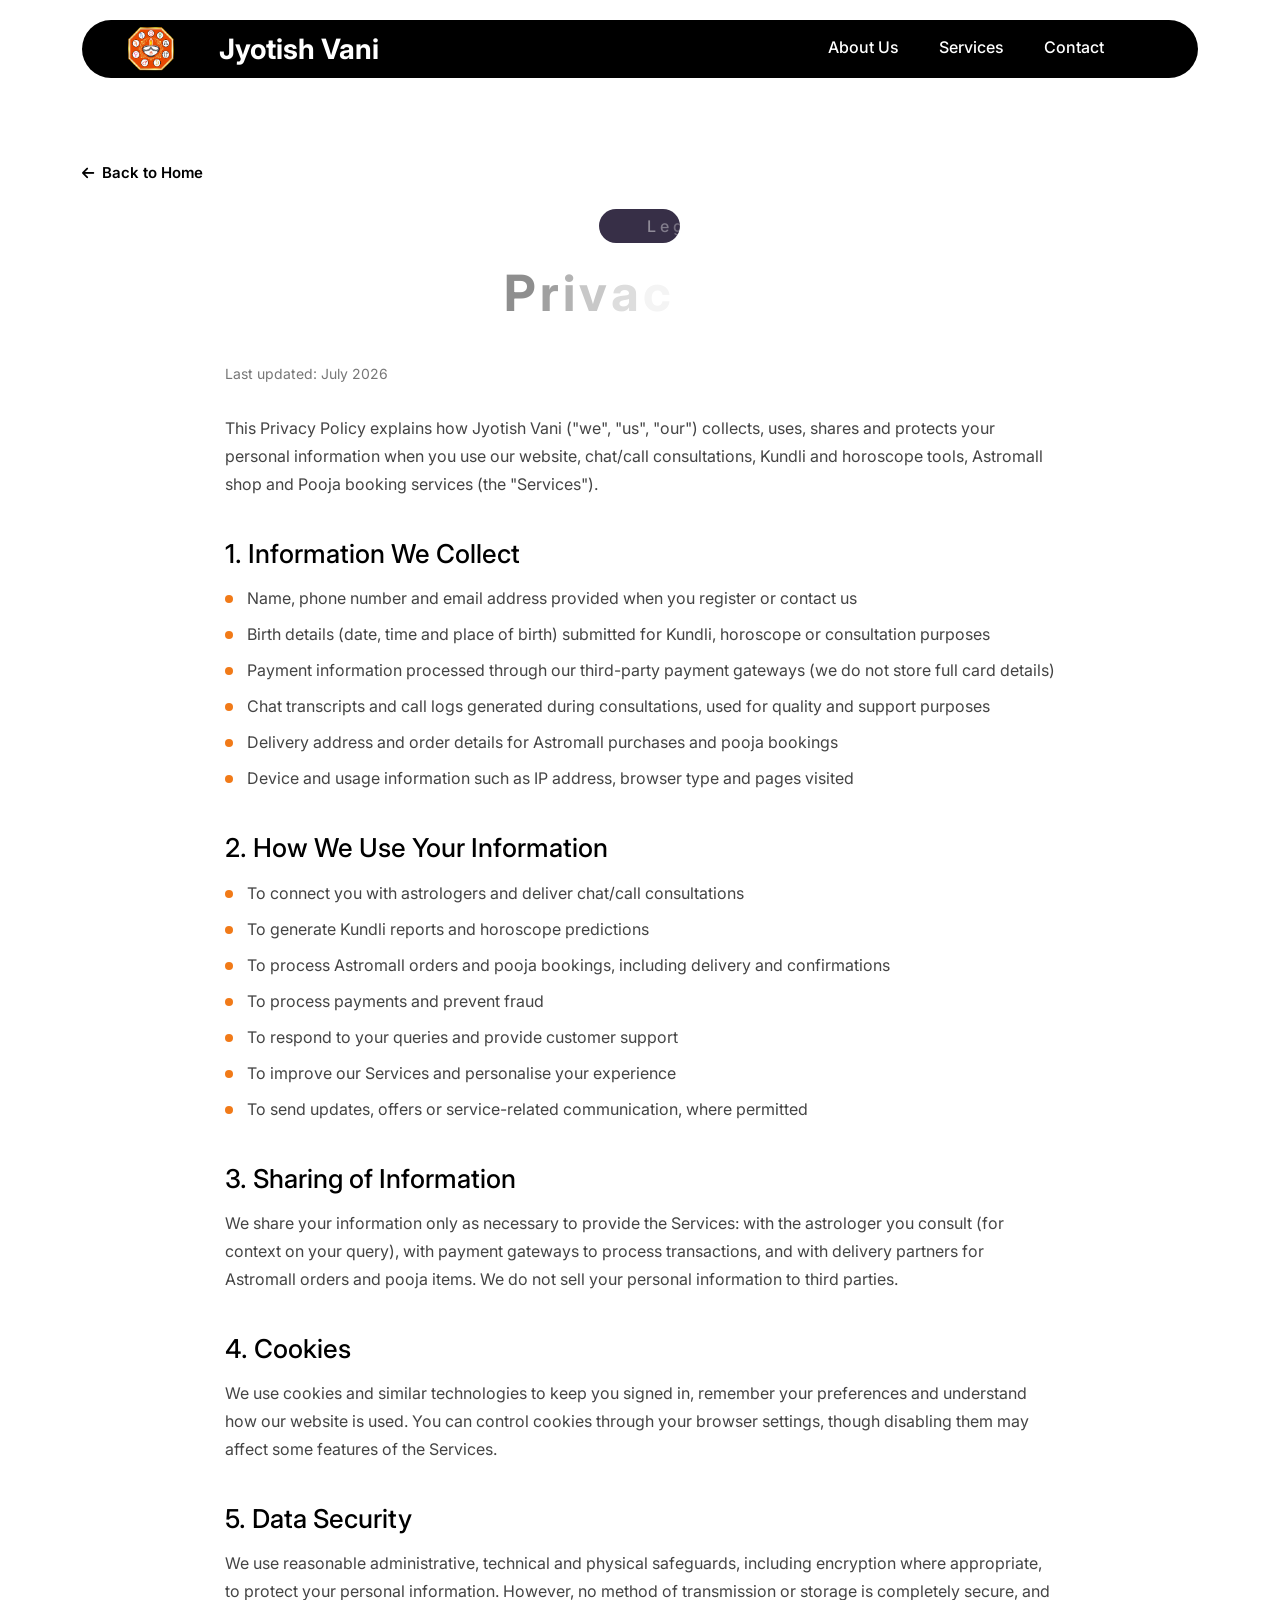
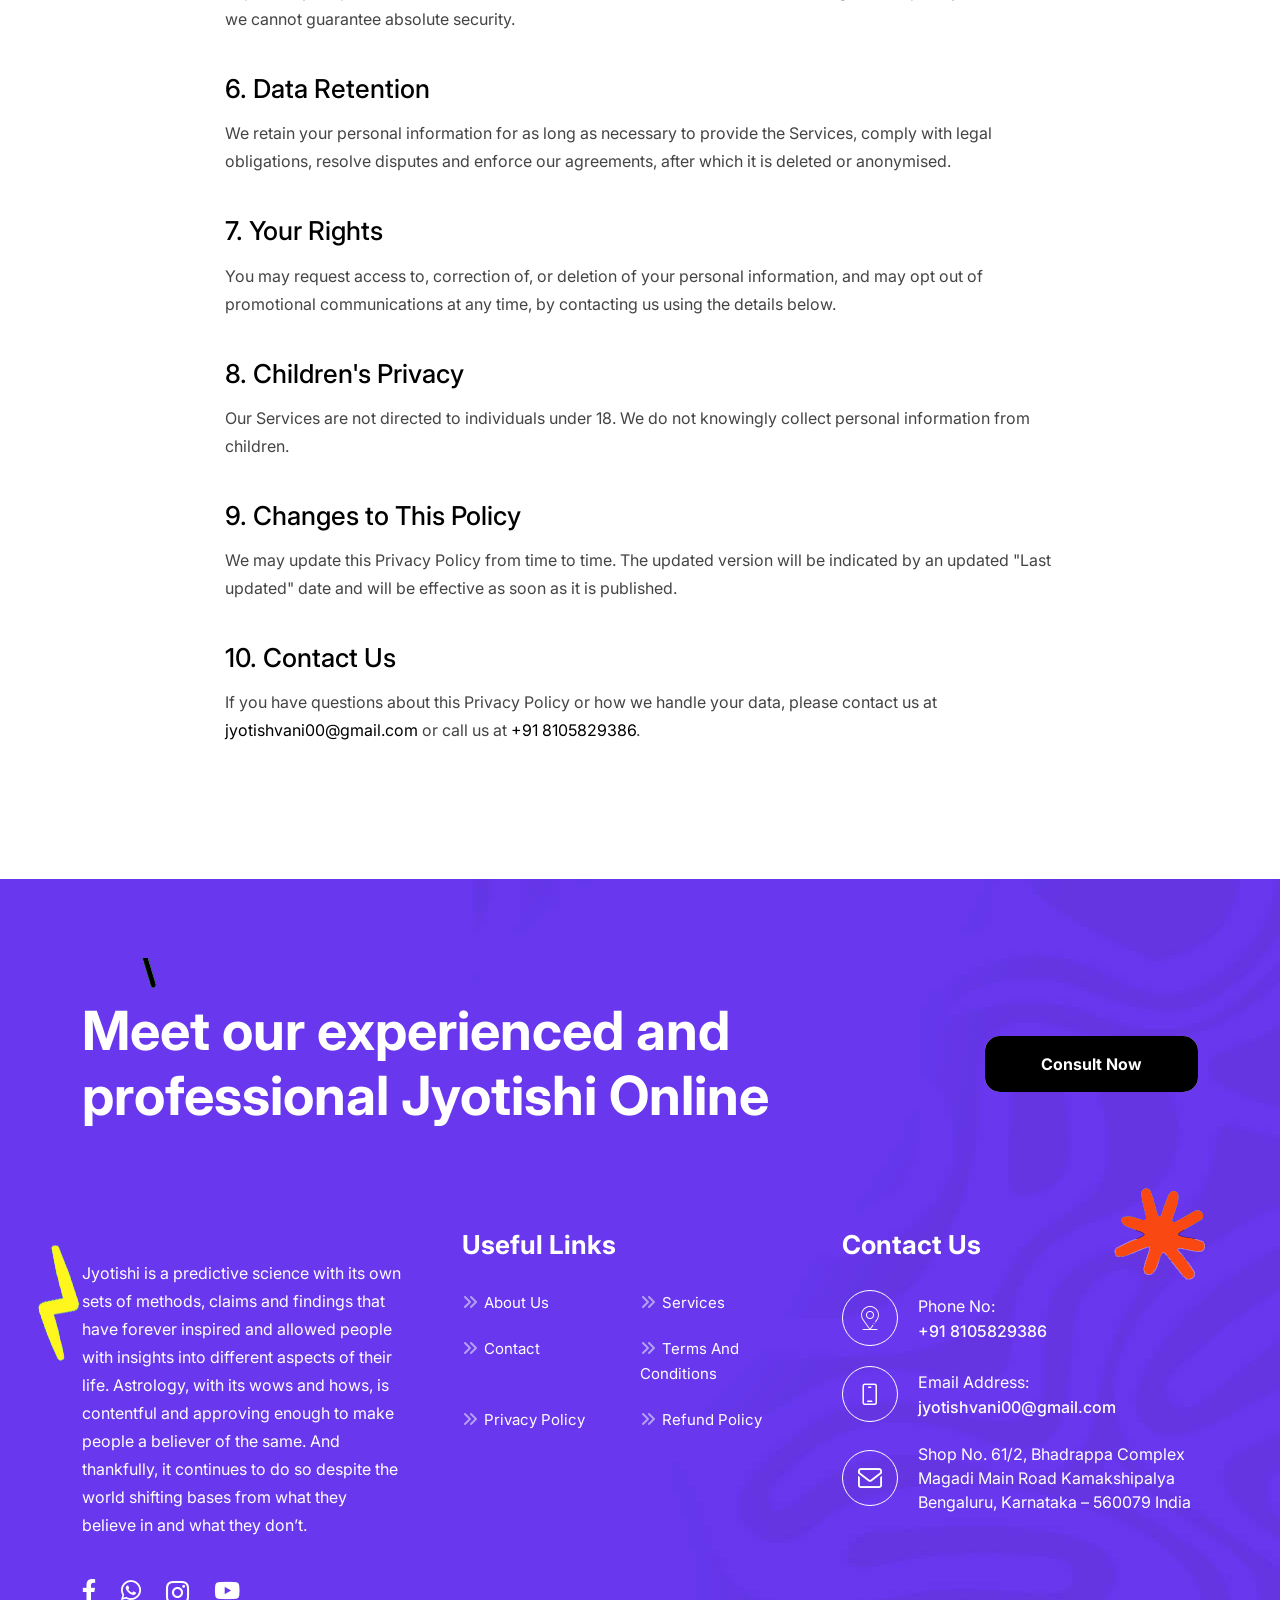
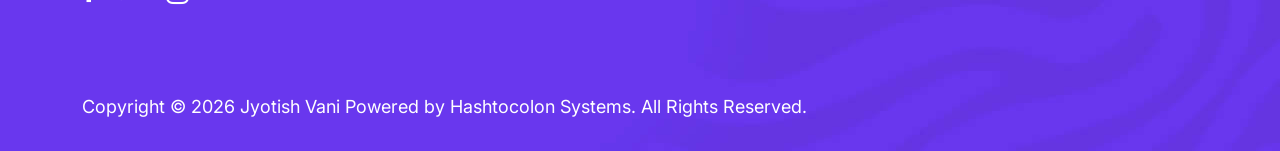
==== privacy-policy.html @ c6c273df "changes in section" ====
<!DOCTYPE html>
<html lang="zxx">

<head>
    <meta charset="utf-8" />
    <meta name="viewport" content="width=device-width, initial-scale=1.0" />
    <title>Privacy Policy | Jyotish Vani</title>
    <link rel="icon" type="image/png" href="assets/img/logo-mark.png">
    <!-- CSS only -->
    <link rel="stylesheet" type="text/css" href="assets/css/bootstrap.min.css" />
    <link rel="stylesheet" href="assets/css/owl.carousel.min.css" />
    <link rel="stylesheet" href="assets/css/owl.theme.default.min.css" />
    <!-- fancybox -->
    <link rel="stylesheet" href="assets/css/jquery.fancybox.min.css" />
    <!-- Font Awesome 6 -->
    <link rel="stylesheet" href="assets/css/fontawesome.min.css" />
    <link rel="stylesheet" href="assets/font/flaticon_mycollection.css" />
    <!-- style -->
    <link rel="stylesheet" href="assets/css/style.css" />
    <!-- responsive -->
    <link rel="stylesheet" href="assets/css/responsive.css" />
</head>

<body>
    <!-- preloader -->
    <div class="preloader">
        <div class="loading-text">
            <span>J</span>
            <span>Y</span>
            <span>O</span>
            <span>T</span>
            <span>I</span>
            <span>S</span>
            <span>H</span>
            <span>&nbsp;</span>
            <span>V</span>
            <span>A</span>
            <span>N</span>
            <span>I</span>
        </div>
    </div>
    <!-- preloader end -->
    <!-- header -->
    <header id="stickyHeader">
        <div class="container">
            <div class="top-bar">
                <div class="logo">
                    <a href="index.html">
              <img alt="logo" src="assets/img/logo-mark.jpeg" />
              <b>
                Jyotish Vani
              </b>
            </a>
                </div>
                <nav class="navbar">
                    <ul class="navbar-links">
                        <li class="navbar-dropdown"><a href="index.html#"> About Us</a></li>
                        <li class="navbar-dropdown"><a href="index.html#"> Services</a></li>
                        <li class="navbar-dropdown"><a href="index.html#"> Contact </a></li>
                    </ul>
                </nav>
                
            </div>
        </div>
    </header>
    <!-- header end -->
    <section class="breadcrumbs"></section>
    <section class="gap no-top">
        <div class="container">
            <a href="index.html" class="back-link"><i class="fa-solid fa-arrow-left"></i> Back to Home</a>
            <div class="heading sec-title-animation animation-style2">
                <span class="title-animation">Legal</span>
                <h2 class="title-animation">Privacy Policy</h2>
            </div>
            <div class="row justify-content-center">
                <div class="col-lg-9">
                    <div class="policy-content">
                        <span class="updated-on">Last updated: July 2026</span>

                        <p>
                            This Privacy Policy explains how Jyotish Vani
                            ("we", "us", "our") collects, uses, shares and
                            protects your personal information when you use our
                            website, chat/call consultations, Kundli and
                            horoscope tools, Astromall shop and Pooja booking
                            services (the "Services").
                        </p>

                        <h3>1. Information We Collect</h3>
                        <ul>
                            <li>Name, phone number and email address provided when you register or contact us</li>
                            <li>Birth details (date, time and place of birth) submitted for Kundli, horoscope or consultation purposes</li>
                            <li>Payment information processed through our third-party payment gateways (we do not store full card details)</li>
                            <li>Chat transcripts and call logs generated during consultations, used for quality and support purposes</li>
                            <li>Delivery address and order details for Astromall purchases and pooja bookings</li>
                            <li>Device and usage information such as IP address, browser type and pages visited</li>
                        </ul>

                        <h3>2. How We Use Your Information</h3>
                        <ul>
                            <li>To connect you with astrologers and deliver chat/call consultations</li>
                            <li>To generate Kundli reports and horoscope predictions</li>
                            <li>To process Astromall orders and pooja bookings, including delivery and confirmations</li>
                            <li>To process payments and prevent fraud</li>
                            <li>To respond to your queries and provide customer support</li>
                            <li>To improve our Services and personalise your experience</li>
                            <li>To send updates, offers or service-related communication, where permitted</li>
                        </ul>

                        <h3>3. Sharing of Information</h3>
                        <p>
                            We share your information only as necessary to
                            provide the Services: with the astrologer you
                            consult (for context on your query), with payment
                            gateways to process transactions, and with delivery
                            partners for Astromall orders and pooja items. We do
                            not sell your personal information to third parties.
                        </p>

                        <h3>4. Cookies</h3>
                        <p>
                            We use cookies and similar technologies to keep you
                            signed in, remember your preferences and understand
                            how our website is used. You can control cookies
                            through your browser settings, though disabling them
                            may affect some features of the Services.
                        </p>

                        <h3>5. Data Security</h3>
                        <p>
                            We use reasonable administrative, technical and
                            physical safeguards, including encryption where
                            appropriate, to protect your personal information.
                            However, no method of transmission or storage is
                            completely secure, and we cannot guarantee absolute
                            security.
                        </p>

                        <h3>6. Data Retention</h3>
                        <p>
                            We retain your personal information for as long as
                            necessary to provide the Services, comply with legal
                            obligations, resolve disputes and enforce our
                            agreements, after which it is deleted or
                            anonymised.
                        </p>

                        <h3>7. Your Rights</h3>
                        <p>
                            You may request access to, correction of, or
                            deletion of your personal information, and may
                            opt out of promotional communications at any time,
                            by contacting us using the details below.
                        </p>

                        <h3>8. Children's Privacy</h3>
                        <p>
                            Our Services are not directed to individuals under
                            18. We do not knowingly collect personal
                            information from children.
                        </p>

                        <h3>9. Changes to This Policy</h3>
                        <p>
                            We may update this Privacy Policy from time to
                            time. The updated version will be indicated by an
                            updated "Last updated" date and will be effective
                            as soon as it is published.
                        </p>

                        <h3>10. Contact Us</h3>
                        <p>
                            If you have questions about this Privacy Policy or
                            how we handle your data, please contact us at
                            <a href="mailto:jyotishvani00@gmail.com">jyotishvani00@gmail.com</a>
                            or call us at
                            <a href="callto:+">+91 8105829386</a>.
                        </p>
                    </div>
                </div>
            </div>
        </div>
    </section>
    <footer
      class="gap no-bottom"
      style="background-image: url(assets/img/footer.jpg)"
    >
      <div class="container">
        <div class="footer-try">
          <div>
            <h2>Meet our experienced and professional Jyotishi Online</h2>
          </div>
          <a href="index.html#" class="button btn"
            ><span><span>Consult Now</span></span></a
          >
        </div>
        <div class="row">
          <div class="col-lg-4">
            <div class="footer-logo">
              <!-- <img src="assets/img/logo.png" alt="img"> -->
              <p>
                Jyotishi is a predictive science with its own sets of methods,
                claims and findings that have forever inspired and allowed
                people with insights into different aspects of their life.
                Astrology, with its wows and hows, is contentful and approving
                enough to make people a believer of the same. And thankfully, it
                continues to do so despite the world shifting bases from what
                they believe in and what they don’t.
              </p>
              <ul class="social-media">
                <li>
                  <a href="#"><i class="fa-brands fa-facebook-f"></i></a>
                                </li>
                                <li>
                                    <a href="#"><i class="fa-brands fa-whatsapp"></i></a>
                                </li>
                                <li>
                                    <a href="#"><i class="flaticon-instagram"></i></a>
                                </li>
                                <li>
                                    <a href="#"><i class="fa-brands fa-youtube"></i></a>
                                </li>
                                </ul>
                            </div>
                        </div>
                        <div class="col-lg-4 col-md-12">
                            <div class="widget-title">
                                <h3>Useful Links</h3>
                                <ul>
                                    <li>
                                        <i class="fa-solid fa-angles-right"></i
                  ><a href="#">About Us</a>
                </li>
                <li>
                  <i class="fa-solid fa-angles-right"></i
                  ><a href="index.html#">Services </a>
                </li>
                <li>
                  <i class="fa-solid fa-angles-right"></i
                  ><a href="index.html#">Contact </a>
                </li>
                <li>
                  <i class="fa-solid fa-angles-right"></i
                  ><a href="terms-and-conditions.html">Terms And Conditions </a>
                </li>
                <li>
                  <i class="fa-solid fa-angles-right"></i
                  ><a href="privacy-policy.html">Privacy Policy </a>
                </li>
                <li>
                  <i class="fa-solid fa-angles-right"></i
                  ><a href="refund-policy.html">Refund Policy </a>
                </li>
              </ul>
            </div>
          </div>
          <div class="col-lg-4 col-md-6">
            <div class="widget-title">
              <h3>Contact Us</h3>
              <div class="get-in-touch">
                <div><i class="flaticon-map-location"></i></div>
                            <div>
                                <span>Phone No:</span>
                                <h6><a href="callto:+">+91 8105829386</a></h6>
                            </div>
                        </div>
                        <div class="get-in-touch">
                            <div><i class="flaticon-iphone"></i></div>
                            <div>
                                <span>Email Address:</span>
                                <h6>
                                    <a href="mailto:business@domain.com">jyotishvani00@gmail.com</a
                    >
                  </h6>
                </div>
              </div>
              <div class="get-in-touch mb-0">
                <div><i class="flaticon-mail-inbox-app"></i></div>
                <div>
                  <span class="pt-2 pb-0">Shop No. 61/2, Bhadrappa Complex 
                    Magadi Main Road Kamakshipalya Bengaluru, Karnataka – 560079 India</span>
                </div>
              </div>
            </div>
          </div>
        </div>
        <div class="all-rights">
          <p>
            Copyright © 2026 Jyotish Vani Powered by Hashtocolon Systems. All
            Rights Reserved.
          </p>
        </div>
      </div>
      <ul class="shaps-img">
        <li><img src="assets/img/shaps-4.png" alt="img" /></li>
        <li><img src="assets/img/shaps-1.png" alt="img" /></li>
        <li><img src="assets/img/shaps-2.png" alt="img" /></li>
      </ul>
    </footer>
    <div id="scroll-percentage"><span id="scroll-percentage-value"></span></div>
    <!-- jQuery -->
    <script src="assets/js/jquery-3.6.0.min.js"></script>
    <script src="assets/js/bootstrap.min.js"></script>
    <script src="assets/js/jquery.fancybox.min.js"></script>
    <script src="assets/js/splitText.js"></script>
    <script src="assets/js/gsap.js"></script>
    <script src="assets/js/scrolltrigger.js"></script>
    <script src="assets/js/custom.js"></script>
    <script src="assets/js/sweetalert.min.js"></script>
    <script src="assets/js/contact.js"></script>
  </body>
</html>
---- assets/font/flaticon_mycollection.css ----
/*!
*    ______ _       _   _
*    |  ____| |     | | (_)
*    | |__  | | __ _| |_ _  ___ ___  _ __
*    |  __| | |/ _` | __| |/ __/ _ \| '_ \
*    | |    | | (_| | |_| | (_| (_) | | | |
*    |_|    |_|\__,_|\__|_|\___\___/|_| |_|
*
*         https://www.flaticon.com
*/

@font-face {
    font-family: "flaticon_mycollection";
    src: url("flaticon_mycollection0e38.woff2?d55f86a22933602e196e1a23838b4151") format("woff2"), url("flaticon_mycollection0e38.woff?d55f86a22933602e196e1a23838b4151") format("woff"), url("flaticon_mycollection0e38.eot?d55f86a22933602e196e1a23838b4151#iefix") format("embedded-opentype"), url("flaticon_mycollection0e38.ttf?d55f86a22933602e196e1a23838b4151") format("truetype"), url("flaticon_mycollection0e38.svg?d55f86a22933602e196e1a23838b4151#flaticon_mycollection") format("svg")
}

i[class^="flaticon-"]:before,
i[class*=" flaticon-"]:before {
    font-family: flaticon_mycollection !important;
    font-style: normal;
    font-weight: normal !important;
    font-variant: normal;
    text-transform: none;
    line-height: 1;
    -webkit-font-smoothing: antialiased;
    -moz-osx-font-smoothing: grayscale;
}

.flaticon-location:before {
    content: "\f101";
}

.flaticon-search:before {
    content: "\f102";
}

.flaticon-facebook:before {
    content: "\f103";
}

.flaticon-twitter:before {
    content: "\f104";
}

.flaticon-instagram:before {
    content: "\f105";
}

.flaticon-paper-plane:before {
    content: "\f106";
}

.flaticon-checked-data:before {
    content: "\f107";
}

.flaticon-calendar:before {
    content: "\f108";
}

.flaticon-comment:before {
    content: "\f109";
}

.flaticon-right-arrow:before {
    content: "\f10a";
}

.flaticon-pinterest:before {
    content: "\f10b";
}

.flaticon-iphone:before {
    content: "\f10c";
}

.flaticon-map-location:before {
    content: "\f10d";
}

.flaticon-mail-inbox-app:before {
    content: "\f10e";
}

.flaticon-share:before {
    content: "\f10f";
}

.flaticon-quotation-mark:before {
    content: "\f110";
}

.flaticon-plus:before {
    content: "\f111";
}

.flaticon-smart-phone:before {
    content: "\f112";
}

.flaticon-maintenance:before {
    content: "\f113";
}

.flaticon-consulting:before {
    content: "\f114";
}

.flaticon-helpdesk:before {
    content: "\f115";
}

.flaticon-programming:before {
    content: "\f116";
}

.flaticon-cursor:before {
    content: "\f117";
}

.flaticon-subscribe:before {
    content: "\f118";
}

.flaticon-team-building:before {
    content: "\f119";
}

.flaticon-communication:before {
    content: "\f11a";
}

.flaticon-photo:before {
    content: "\f11b";
}

.flaticon-send-mail:before {
    content: "\f11c";
}

.flaticon-mail:before {
    content: "\f11d";
}

.flaticon-security:before {
    content: "\f11e";
}

.flaticon-price-tag:before {
    content: "\f11f";
}

.flaticon-message:before {
    content: "\f120";
}
---- assets/css/style.css ----
/*-----------------------------------------------------------------------------------


-----------------------------------------------------------------------------------

    [Table of contents]
    
        01. header
        02. navbar
        03. btn
        04. hero-section
        05. get-a-quote
        06. heading
        07. shaps-img
        08. loading
        09. marquee
        10. Hiring Section 
        11. presenting
        12. how-it-works
        13. video
        14. team-section
        15. accordion
        16. pricing-plans
        17. clients-section
        18. blog
        19. tag
        20. count-style
        21. footer
        22. widget-title
        23. all-rights
        24. scroll-percentage
        25. hero-section.for
        26. hero-section.two
        27. hero-section.three
        28. subscribe-text
        29. transition 

-----------------------------------------------------------------------------------*/

@import url('https://fonts.googleapis.com/css2?family=Inter:ital,opsz,wght@0,14..32,100..900;1,14..32,100..900&amp;display=swap');
:root {
    --bgcolor: #f17a18;
    --main-color: #372f47;
}

body,
html {
    font-family: "Inter";
    overflow-x: hidden;
}

p {
    font-size: 16px;
    line-height: 28px;
    color: #444;
    margin: 0;
    font-weight: 400;
}

* {
    margin: 0;
    padding: 0;
}

a,
h2,
h3,
h4,
h5,
h6 {
    color: #000;
    margin: 0;
}

a {
    text-decoration: none;
    cursor: pointer;
}

h1 {
    font-size: 60px;
}

h2 {
    font-size: 60px;
}

h3 {
    font-size: 26px;
}

h4 {
    font-size: 24px;
}

h5 {
    font-size: 20px;
}

h6 {
    font-size: 18px;
}

img {
    max-width: 100%;
}

.gap {
    padding: 120px 0;
}

.no-top {
    padding-top: 0;
}

.no-bottom {
    padding-bottom: 0;
}

ul {
    padding: 0;
    margin: 0;
}

li {
    display: block;
}

figure {
    overflow: hidden;
}

hr {
    margin: 0;
}

input[type=number]::-webkit-inner-spin-button {
    -webkit-appearance: none;
}

/* 01. header */

.top-bar {
    display: flex;
    align-items: center;
    justify-content: space-between;
    background-color: #000;
    padding: 32px 70px;
    border-radius: 32px;
}

.top-bar ul {
    display: flex;
    align-items: center;
}

.top-bar a i svg {
    width: 30px;
    fill: #fff;
    height: auto;
}

.top-bar a i {
    margin-right: 10px;
    color: #fff;
    border-radius: 50%;
    color: #fff;
    font-size: 24px;
}

.top-bar a {
    font-size: 18px;
    color: #fff;
    display: flex;
    align-items: center;
}

.top-bar a .questions .btn span i {
    padding-right: 10px;
}

/* 02. navbar */

.overlay {
    position: fixed;
    top: 0;
    left: 0;
    width: 100vw;
    height: 100vh;
    background-color: rgba(0, 0, 0, 0.9);
    z-index: -1;
    opacity: 0;
    transition: 1s all;
}

.logo b {
    font-size: 28px;
    padding-left: 9px;
}

.navbar {
    display: flex;
    align-items: center;
    position: relative;
    justify-content: center;
    padding: 0;
}

.navbar-logo {
    color: #ff3f34;
    text-decoration: none;
    font-size: 25px;
    padding: 0px 20px;
}

.navbar-links {
    list-style-type: none;
    display: flex;
}

.navbar-links li:not(:last-child) {
    padding-right: 40px;
}

.navbar-links li a {
    display: block;
    text-decoration: none;
    color: #707070;
    transition: 0.4s all;
    padding-bottom: 10px;
    padding-top: 10px;
}

.navbar-links li.navbar-dropdown {
    position: relative;
}

.navbar-links li.navbar-dropdown:hover .sub-menu {
    visibility: visible;
    opacity: 1;
    transform: translatey(34px);
    z-index: 1111;
}

.navbar-links li.navbar-dropdown .sub-menu {
    visibility: hidden;
    opacity: 0;
    position: absolute;
    top: 100%;
    transform: translatey(44px);
    left: 0;
    width: 230px;
    box-shadow: 0px 10px 10px 3px hsl(0deg 0% 0% / 16%);
    z-index: 111;
    transition: 0.4s all;
    display: block;
    border-radius: 30px;
    background-color: #000000;
    border-top-left-radius: 0;
    border-top-right-radius: 0;
    padding-bottom: 14px;
}

.navbar-links li.navbar-dropdown .sub-menu a {
    font-size: 16px;
    padding-left: 25px;
    padding-top: 15px;
    padding-bottom: 15px;
    font-weight: 700;
    border: 0;
    position: relative;
    text-transform: capitalize;
    color: #ffffff;
    /* background-color: #FFF; */
}

.navbar-links li.navbar-dropdown .sub-menu li a:hover {
    color: var(--bgcolor);
}

.navbar-links li.navbar-dropdown .sub-menu li {
    position: relative;
    padding: 0;
}

.navbar-links li.navbar-dropdown .sub-menu li:not(:last-child):before {
    content: "";
    z-index: 11;
    position: absolute;
    height: 1px;
    background-color: #6a6a6a;
    width: 75%;
    bottom: 0;
    left: 25px;
}

li.menu-item-children>a:before {
    content: "";
    background-image: url(../img/down-arrow.svg);
    background-repeat: no-repeat;
    position: absolute;
    top: 50%;
    transform: translateY(-50%);
    -webkit-transform: translateY(-50%);
    -moz-transform: translateY(-50%);
    -o-transform: translateY(-50%);
    right: 83px;
    width: 8px;
    height: 8px;
}

.navbar-links li>a {
    border-bottom: 5px solid transparent;
    color: white;
    text-transform: capitalize;
    font-size: 16px;
    font-weight: 500;
}

li.sub-menu-item-children:after {
    content: "";
    position: absolute;
    width: 8px;
    height: 8px;
    z-index: 1;
    right: 31px;
    background-color: black;
    clip-path: polygon(68% 50%, 0 0, 0 100%);
    top: 44%;
}

.navbar-links li.navbar-dropdown .sub-menu li:hover .sub-menu {
    opacity: 1;
}

.navbar-links li.navbar-dropdown:hover .sub-menu .sub-menu {
    position: absolute;
    left: 100%;
    border-left: 3px solid var(--theme-colour);
    opacity: 0;
    top: 20%;
}

a.search-btn svg {
    width: 22px;
    height: auto;
    display: flex;
    fill: #fff;
}

.navbar-links li>a i {
    padding-right: 6px;
}

.breadcrumbs {
    /* margin-top: 138px;
    background-color: #000; */
    height: 160px;
}

@media only screen and (max-width: 1920px) and (min-width: 1200px) {
    .breadcrumbs {
        height: 160px;
    }
    #stickyHeader.slideUp {
        top: 0;
        z-index: 111111111;
        position: fixed;
        border-radius: 0;
        left: 0;
        padding-bottom: 20px;
        padding-top: 20px;
    }
    body.dark #stickyHeader.slideUp {
        background: #111;
    }
    body.light #stickyHeader.slideUp {
        background: #f6fafb;
    }
}

@media (max-width:992px) {
    .breadcrumbs {
        height: 110px;
    }
}

@media (max-width:480px) {
    .breadcrumbs {
        height: 85px;
    }
}

header {
    padding-top: 25px;
    position: absolute;
    z-index: 1;
    width: 100%;
}

.top-bar ul li {
    padding-right: 50px;
}

.top-bar ul li a {
    color: white;
}

.top-bar ul li a:hover {
    color: var(--bgcolor);
}

/* 03. btn */

.btn {
    border: none;
    text-align: center;
    cursor: pointer;
    text-transform: capitalize;
    outline: none;
    position: relative;
    /* color: #fff; */
    font-weight: 700;
    font-size: 16px;
    /* background-color: #000; */
    padding: 18px 65px;
    border-radius: 15px;
}

.button {
    pointer-events: auto;
    cursor: pointer;
    background: #e7e7e7;
    border: none;
    padding: 1.5rem 3rem;
    margin: 0;
    font-family: inherit;
    font-size: inherit;
    position: relative;
    display: inline-block;
}

.button::before,
.button::after {
    position: absolute;
    top: 0;
    left: 0;
    width: 100%;
    height: 100%;
}

.btn {
    padding: 1rem 3.5rem;
    /* border: 1px solid #000; */
    overflow: hidden;
    color: #fff;
}

.btn span {
    display: block;
    position: relative;
}

.btn>span {
    overflow: hidden;
}

.btn>span>span {
    overflow: hidden;
}

.btn:hover>span>span {
    animation: MoveUpInitial 0.2s forwards, MoveUpEnd 0.2s forwards 0.2s;
    color: #000;
}

@keyframes MoveUpInitial {
    to {
        transform: translate3d(0, -105%, 0);
    }
}

@keyframes MoveUpEnd {
    from {
        transform: translate3d(0, 100%, 0);
    }
    to {
        transform: translate3d(0, 0, 0);
    }
}

.btn::before {
    content: '';
    background: #000;
    transition: transform 0.3s cubic-bezier(0.7, 0, 0.2, 1);
    transform-origin: 100% 50%;
}

.btn:hover::before {
    transform: scale3d(0, 1, 1);
    transform-origin: 0% 50%;
}

.top-bar .btn {
    padding: 12px 26px;
}

header .btn:after {
    width: 136%;
}

li.navbar-dropdown.menu-item-children {
    padding-right: 100px;
}

/* 4. hero-section */

.hero-section {
    position: relative;
    padding-top: 187px;
    overflow: hidden;
    background-color: var(--bgcolor);
    background-repeat: no-repeat;
    background-position: right;
    padding-bottom: 70px;
}

.hero-text {
    position: relative;
    margin-top: 40px;
}

.hero-text {
    /* padding-bottom: 64px; */
}

.hero-text p {
    font-size: 22px;
    color: #000;
    line-height: 36px;
}

.hero-text span {
    background-color: #fff;
    padding: 4px 20px;
    border-radius: 50px;
    font-weight: bold;
    text-transform: uppercase;
    margin-bottom: 16px;
    display: inline-block;
}

.hero-text img.heroimg {
    position: absolute;
    right: -25%;
    z-index: 1;
    bottom: -47%;
    width: 52%;
    height: auto;
}

.hero-text h2 {
    /* color: #fff; */
    padding-bottom: 26px;
    line-height: 90px;
    font-weight: bold;
    font-size: 85px;
}

.hero-text h2 span {
    color: var(--main-color);
}

.hero-text ul li {
    color: white;
    padding-bottom: 18px;
    display: flex;
    align-items: center;
    font-size: 18px;
}

.hero-text ul li img {
    width: 30px;
    height: 30px;
    display: flex;
    border-radius: 50%;
    background-color: #ffffff30;
    margin-right: 17px;
    padding: 7px;
}

.listing {
    justify-content: space-between;
    width: 89%;
}

.hero-text>img {
    margin-left: auto;
    display: block;
    height: 263px;
    margin-top: 30px;
}

.review {
    display: flex;
    align-items: center;
}

.review h6 {
    font-weight: bold;
    padding-left: 8px;
}

.review ul {
    display: flex;
    /* margin-left: 20px; */
}

.review img {
    margin: 0px 30px;
}

.review ul li {
    padding-right: 4px;
}

/* 5. get-a-quote */

form#contact-form h3 {
    font-size: 40px;
    font-weight: bold;
    line-height: 46px;
    padding-bottom: 6px;
}

.get-a-quote h6 {
    color: #000000;
    font-size: 16px;
    font-weight: 400;
    padding-bottom: 30px;
}

.get-a-quote {
    z-index: 11;
    /* margin-bottom: 40px; */
    background-color: white;
    padding: 40px;
    border-radius: 20px;
    position: relative;
    box-shadow: 0px 30px 50px 0px rgb(0 0 0 / 55%);
    width: 94%;
    margin-left: auto;
}

.get-a-quote input[type="text"],
.get-a-quote input[type="email"],
.get-a-quote input[type="number"] {
    width: 100%;
    height: 60px;
    border: 0;
    outline: 0;
    margin-bottom: 20px;
    color: #444;
    font-size: 16px;
    background-color: #fafafa;
    border: 1px solid #cdcdcd;
    border-radius: 18px;
    padding-left: 20px;
}

.get-a-quote input:focus {
    border-color: var(--bgcolor);
}

.get-a-quote p {
    font-weight: 600;
    padding-bottom: 10px;
    color: #000;
}

.radio-button {
    margin-right: 15px;
    font-size: 16px;
    font-weight: 600;
    align-items: center;
    display: flex;
    margin-bottom: 25px;
}

.radio-button label {
    padding-left: 10px;
}

.radio-button input {
    width: 22px;
    height: 22px;
    background-color: #ebebeb !important;
    border: 0 !important;
}

.group-img {
    position: relative;
}

.group-img svg {
    position: absolute;
    right: 0;
    width: 22px;
    height: auto;
    top: 21px;
}

.get-a-quote img {
    position: absolute;
    right: 34px;
    animation: top-bottom 2s infinite;
}

.get-a-quote .btn {
    width: 100%;
}

/* 06. heading */

.heading {
    text-align: center;
    width: 72%;
    margin: auto;
    margin-bottom: 40px;
}

.heading h2 {
    font-size: 70px;
    padding-top: 20px;
    font-weight: bold;
}

.heading span {
    font-weight: 500;
    font-size: 18px;
    background-color: var(--main-color);
    padding: 5px 20px;
    display: inline-block;
    border-radius: 50px;
    color: #FFF;
}

.heading h5 {
    padding-top: 20px;
    font-weight: bold;
    font-size: 35px;
}

/* 07. shaps-img */

ul.shaps-img li {
    position: absolute;
}

ul.shaps-img li:nth-child(1) {
    top: 20%;
    left: 11%;
    animation: 8s rotate infinite;
}

ul.shaps-img li:nth-child(2) {
    top: 52%;
    left: 8%;
    animation: 10s toptop infinite;
}

ul.shaps-img li:nth-child(3) {
    bottom: 23%;
    left: 4%;
    animation: 10s toptop infinite;
}

ul.shaps-img li:nth-child(4) {
    bottom: 16%;
    left: 50%;
    animation: 10s rotate infinite;
}

ul.shaps-img li:nth-child(5) {
    bottom: 3%;
    right: 4%;
    animation: 10s leftleft infinite;
}

/* 08. loading */

.loading-text {
    font-size: 5vw;
    line-height: 64px;
    letter-spacing: 10px;
    margin-bottom: 32px;
    display: flex;
    justify-content: space-evenly;
}

.loading-text span {
    -webkit-animation: moveLetters 2.4s infinite ease-in-out;
    animation: moveLetters 2.4s infinite ease-in-out;
    transform: translatex(0);
    position: relative;
    display: inline-block;
    opacity: 0;
    color: #000;
    text-shadow: 0px 2px 10px rgba(46, 74, 81, 0.3);
}

.loading-text span:nth-child(1) {
    -webkit-animation-delay: 0.1s;
    animation-delay: 0.1s;
}

.loading-text span:nth-child(2) {
    -webkit-animation-delay: 0.2s;
    animation-delay: 0.2s;
}

.loading-text span:nth-child(3) {
    -webkit-animation-delay: 0.3s;
    animation-delay: 0.3s;
}

.loading-text span:nth-child(4) {
    -webkit-animation-delay: 0.4s;
    animation-delay: 0.4s;
}

.loading-text span:nth-child(5) {
    -webkit-animation-delay: 0.5s;
    animation-delay: 0.5s;
}

.loading-text span:nth-child(6) {
    -webkit-animation-delay: 0.6s;
    animation-delay: 0.6s;
}

.loading-text span:nth-child(7) {
    -webkit-animation-delay: 0.7s;
    animation-delay: 0.7s;
}

@keyframes moveLetters {
    0% {
        transform: translateX(-15vw);
        opacity: 0;
    }
    33.3%,
    66% {
        transform: translateX(0);
        opacity: 1;
    }
    100% {
        transform: translateX(15vw);
        opacity: 0;
    }
}

.preloader {
    width: 100%;
    height: 100%;
    display: flex;
    flex-wrap: wrap;
    align-items: center;
    justify-content: center;
    position: fixed;
    z-index: 999999999999999999;
    right: 0;
    background-color: var(--bgcolor);
    top: 0;
    transition-duration: 1s;
    -webkit-transition-duration: 1s;
    transition-timing-function: cubic-bezier(0.86, 0, 0.09, 1);
    -webkit-transition-timing-function: cubic-bezier(0.86, 0, 0.09, 1);
}

.preloader {
    top: 0%;
}

.page-loaded .preloader {
    top: -100%;
}

footer {
    background-repeat: no-repeat;
}

/* 09. marquee */

.marquee-icon,
.marquee-box-one {
    overflow: hidden;
    position: relative;
    display: flex;
    align-items: center;
}

.marquee-content-one {
    display: flex;
    gap: 25px;
    padding-left: 20px;
    animation: scroll-one 30s linear infinite;
}

.marquee-content {
    animation: scroll-one 15s linear infinite;
}

.marquee-content-two {
    display: flex;
    gap: 25px;
    padding-left: 20px;
    animation: scroll-one 38s linear infinite;
}

@keyframes scroll-one {
    0% {
        transform: translateX(0);
    }
    100% {
        transform: translateX(-100%);
    }
}

@keyframes scroll-two {
    0% {
        transform: translateX(-100%);
    }
    100% {
        transform: translateX(0);
    }
}

.marquee-three {
    margin-top: 20px;
    padding-left: 0;
}

.marquee-three,
.marquee-two {
    position: relative;
}

.marquee-two:before,
.marquee-three:before {
    content: "";
    width: 23%;
    height: 100%;
    top: 0;
    left: 0;
    position: absolute;
    background: linear-gradient(270deg, rgba(66, 201, 250, 0) 0%, hsl(0deg 0% 0%) 100%);
    position: absolute;
    z-index: 11;
}

.marquee-two:after,
.marquee-three:after {
    content: "";
    width: 23%;
    height: 100%;
    top: 0;
    right: 0;
    position: absolute;
    background: linear-gradient(90deg, rgba(66, 201, 250, 0) 0%, hsl(0deg 0% 0%) 100%);
    position: absolute;
    z-index: 11;
}

.marquee-content {
    display: flex;
}

.marquee {
    display: flex;
    overflow: hidden;
    position: relative;
}

.marquee-item {
    width: 200px;
    margin-left: 40px;
}

.marquee:before {
    content: "";
    width: 250px;
    height: 100%;
    top: 0;
    left: 0;
    position: absolute;
    background: linear-gradient(270deg, rgba(66, 201, 250, 0) 0%, hsl(0deg 0% 100%) 100%);
    z-index: 1111;
}

.marquee:after {
    content: "";
    width: 250px;
    height: 100%;
    top: 0;
    right: 0;
    position: absolute;
    background: linear-gradient(90deg, rgba(66, 201, 250, 0) 0%, hsl(0deg 0% 100%) 100%);
}

.marquee img {
    width: 250px !important;
    max-width: max-content;
}

.marquee-text {
    text-align: center;
    padding-top: 60px;
}

.marquee-text p {
    font-size: 18px;
}



/* Hiring Section */
.hiring-section {
  background: linear-gradient(
    135deg,
    #96a0e2,
    #bb5f2a,
    #f06d15
  );
  padding: 80px 20px;
  text-align: center;
  color: #ffffff;
}

/* Content Container */
.hiring-content {
  max-width: 800px;
  margin: 0 auto;
}

/* Small Heading */
.hiring-tag {
  color: #f5d58a;
  font-size: 13px;
  font-weight: bold;
  letter-spacing: 3px;
  margin-bottom: 15px;
}

/* Main Heading */
.hiring-content h2 {
  font-size: 38px;
  color: #f5d58a;
  margin-bottom: 20px;
}

/* Description */
.hiring-description {
  font-size: 17px;
  line-height: 1.8;
  color: #e0e2ef;
  margin-bottom: 30px;
}

/* Benefits */
.hiring-benefits {
  display: flex;
  justify-content: center;
  flex-wrap: wrap;
  gap: 15px;
  margin-bottom: 25px;
}

.benefit {
  background: rgba(255, 255, 255, 0.08);
  border: 1px solid rgba(245, 213, 138, 0.35);
  padding: 12px 18px;
  border-radius: 8px;
  font-size: 14px;
}

.benefit span {
  color: #f5d58a;
  margin-right: 6px;
}

/* Final Text */
.hiring-note {
  color: #c7c9d8;
  font-size: 15px;
  line-height: 1.8;
  margin-bottom: 30px;
}

/* Apply Button */
.apply-btn {
  display: inline-block;
  background-color: #f5d58a;
  color: #17182a;
  padding: 14px 32px;
  text-decoration: none;
  font-size: 16px;
  font-weight: bold;
  border-radius: 6px;
  transition: transform 0.3s ease,
              background-color 0.3s ease;
}

.apply-btn:hover {
  background-color: #ffe6a6;
  transform: translateY(-3px);
}

/* Mobile Responsive */
@media (max-width: 600px) {
  .hiring-section {
    padding: 55px 18px;
  }

  .hiring-content h2 {
    font-size: 28px;
  }

  .hiring-description {
    font-size: 15px;
  }

  .hiring-benefits {
    flex-direction: column;
    align-items: stretch;
  }
}

/* 10. presenting */

.presenting {
    display: flex;
    /* align-items: center; */
    margin-top: 40px;
    width: 97%;
}

.presenting i {
    width: 124px;
    height: 124px;
    background-color: var(--bgcolor);
    border-radius: 50%;
    margin-right: 26px;
    display: flex;
    align-items: center;
    justify-content: center;
    font-size: 74px;
    border: 1px solid #7e8f83;
    outline: 8px solid var(--bgcolor);
    position: relative;
    z-index: 111;
}

.presenting:hover i:before {
    z-index: 11;
    color: #fff;
}

.presenting i:after {
    content: "";
    width: 124px;
    height: 124px;
    position: absolute;
    border-radius: 50%;
    border: 1px solid #444;
}

.presenting:hover i:after {
    border: 70px solid #444;
}

.presenting h3 {
    font-weight: bold;
    padding-bottom: 7px;
}

.presenting p {
    font-size: 16px;
    border-bottom: 3px solid #e6e6e6;
    padding-bottom: 58px;
    margin-bottom: 28px;
}

/* 11. how-it-works  */

.how-it-works {
    background-color: #f4f4f7;
    background-size: cover;
}

.heading.two {
    width: 100%;
    text-align: left;
    margin-bottom: 24px;
}

.heading.two p {
    width: 78%;
    padding-top: 18px;
}

ul.chek li {
    padding-bottom: 12px;
    font-size: 18px;
}

ul.chek li img {
    margin-right: 12px;
    width: auto;
    height: auto;
}

.how-do-stap {
    text-align: center;
    position: relative;
    background-color: #fff;
    padding: 50px 24px;
    border-radius: 28px;
}

.how-do-stap span {
    position: absolute;
    left: 10px;
    top: 10px;
    background-color: var(--bgcolor);
    width: 42px;
    height: 42px;
    display: flex;
    align-items: center;
    justify-content: center;
    font-size: 20px;
    border-radius: 50%;
}

.how-do-stap h4 {
    color: #444;
    font-weight: bold;
    font-size: 18px;
    line-height: 26px;
    padding-top: 10px;
}

.how-do-stap i {
    font-size: 98px;
    padding-bottom: 0;
    transition: all .4s;
    line-height: 10px;
}

.how-do-stap.two {
    margin-top: 24px;
    background-color: var(--main-color);
}

.how-do-stap.two i,
.how-do-stap.two h4 {
    color: #fff;
}

.how-do-stap.three {
    margin-top: 60px;
    background-color: #000;
    margin-bottom: 25px;
}

.how-do-stap.three i,
.how-do-stap.three h4 {
    color: #fff;
}

/* 12. video */

.video {
    position: relative;
    right: 0;
    text-align: center;
}

a.video-pop:hover i {
    color: #000;
    background-color: #fff;
}

.video img {
    border-radius: 30px;
}

.video i {
    position: absolute;
    animation: shadow-pulse 1s infinite;
    width: 94px;
    height: 94px;
    display: flex;
    align-items: center;
    justify-content: center;
    border-radius: 50%;
    border: #fff 1px solid;
    transform: translate(-50%, -50%);
    top: 50%;
    left: 50%;
    /* margin: 10px; */
    /* outline: solid 1px #fff; */
    color: #fff;
    font-size: 20px;
}

@keyframes shadow-pulse {
    0% {
        box-shadow: 0 0 0 0px rgb(255 255 255);
    }
    100% {
        box-shadow: 0 0 0 35px rgba(0, 0, 0, 0);
    }
}

@keyframes top-bottom {
    0%,
    100%,
    20%,
    50%,
    80% {
        -webkit-transform: translateY(0);
        -ms-transform: translateY(0);
        transform: translateY(0);
    }
    40% {
        -webkit-transform: translateY(-8px);
        -ms-transform: translateY(-8px);
        transform: translateY(-8px);
    }
    60% {
        -webkit-transform: translateY(-4px);
        -ms-transform: translateY(-4px);
        transform: translateY(-4px);
    }
}

@keyframes toptop {
    0% {
        transform: translateY(0);
    }
    50% {
        transform: translateY(20px);
    }
    100% {
        transform: translateY(0px);
    }
}

@keyframes leftleft {
    0% {
        transform: translatex(0);
    }
    50% {
        transform: translatex(20px);
    }
    100% {
        transform: translatex(0px);
    }
}

@keyframes rotate {
    0% {
        transform: rotate(0deg);
    }
    50% {
        transform: rotate(360deg);
    }
    100% {
        transform: rotate(0deg);
    }
}

/* 13. team-section */

.team-section {
    background-color: var(--main-color);
    position: relative;
}

.team-section .heading h2,
.team-section .heading span,
.team-section .heading p {
    color: #fff;
}

.team-section .heading span {
    border: 1px solid #fff;
}

.team-section .heading p {
    width: 90%;
    padding-top: 10px;
    margin: auto;
}

.team img {
    border-radius: 50%;
    border: 9px solid #fff;
}

.team {
    position: relative;
    padding-bottom: 20px;
    text-align: center;
}

.team:before {
    content: "";
    position: absolute;
    width: 100%;
    height: 74%;
    background-color: #010002;
    right: 0;
    bottom: 0;
    border-radius: 30px;
}

.team:after {
    content: "";
    position: absolute;
    width: 100%;
    height: 0%;
    background-color: #fff;
    right: 0;
    bottom: 0;
    border-radius: 30px;
}

.team:hover:after {
    height: 74%;
}

.team figure {
    position: relative;
    /* margin-bottom: 30px; */
    z-index: 22;
}

.team span {
    position: relative;
    color: #fff;
    font-size: 18px;
    z-index: 22;
}

.team h4 {
    color: #fff;
    position: relative;
    font-size: 28px;
    padding-top: 8px;
    font-weight: bold;
    z-index: 10;
}

.team>a {
    position: relative;
    color: #fff;
    font-size: 18px;
    border: 1px solid #fff;
    display: flex;
    padding: 16px;
    width: 90%;
    margin: auto;
    border-radius: 20px;
    margin-top: 28px;
    align-items: center;
    justify-content: center;
    z-index: 10;
}

.team>a i {
    font-size: 28px;
    padding-right: 10px;
}

.team:hover span,
.team:hover a,
.team:hover h4 {
    color: #000;
}

.team:hover a {
    border: 1px solid #bfbfbf;
}

.how-do-stap i {
    display: block;
}

.how-do-stap:hover i {
    animation: top-bottom 1s infinite;
}

.expert {
    text-align: center;
    position: relative;
}

.expert-icon {
    position: absolute;
    top: 38%;
    z-index: 1111;
    left: 16%;
}

.icon-share li {
    display: block;
}

.icon-share a:hover i {
    /* color: #fff; */
    transform: rotate(360deg);
    /* box-shadow: none; */
}

.expert-icon>i {
    color: #a5a5a5;
    background: #fafafa;
    height: 80px;
    width: 80px;
    display: flex;
    justify-content: center;
    align-items: center;
    border-radius: 53px;
    font-size: 30px;
    transition: 0.5s ease-in-out;
}

.expert-icon a i {
    width: 70px;
    height: 70px;
    display: flex;
    font-size: 24px;
    align-items: center;
    justify-content: center;
    border-radius: 50%;
    background-color: #fff;
}

.expert-icon li {
    margin-top: 4px;
}

.team:hover .expert-icon a i {
    background-color: var(--bgcolor);
}

.team:hover .expert-icon ul.icon-share {
    opacity: 1;
    visibility: visible;
    top: -125px;
}

.expert-icon a {
    text-decoration: none;
    font-size: 25px;
}

ul.icon-share {
    position: absolute;
    top: -65px;
    left: 4px;
    opacity: 0;
    visibility: hidden;
    transition: 0.5s ease-in-out;
}

.icon-share li i {
    width: 56px;
    height: 56px;
}

.center.review {
    justify-content: center;
    margin-top: 60px;
}

.center.review h6,
.center.review li i {
    color: #fff;
}

.team-section ul.shaps-img li:nth-child(1) {
    left: 69%;
    top: 24%;
    animation: 8s leftleft infinite;
}

.team-section ul.shaps-img li:nth-child(2) {
    top: 24%;
    left: 4%;
    animation: 10s inherit;
    animation: 20s rotate infinite;
}

/* /* 14. accordion */

.accordion-section {
    position: relative;
}

.accordion-section .heading.two {
    width: 87%;
    text-align: left;
    margin-bottom: 24px;
}

.accordion-section ul.shaps-img li:nth-child(1) {
    left: 72%;
    animation: 8s toptop infinite;
}

/* Accordion container */

.accordion {
    width: 99%;
    border: 1px solid #d1d1d1;
    padding: 24px 40px;
    border-radius: 30px;
    margin-top: 33px;
    background: #fff;
    box-shadow: 0 2px 20px rgba(0, 0, 0, 0.05);
}

.accordion-item {
    background-color: transparent;
    border: 0;
    transition: all 0.3s ease;
}

.accordion-item:last-of-type .title {
    border: 0;
}

/* Accordion heading & icon */

.accordion-item .heading {
    position: relative;
    display: block;
    color: #000;
    font-weight: 700;
    font-size: 20px;
    text-decoration: none;
    transition: 0.3s ease-in-out;
}

.accordion-item .icon {
    position: absolute;
    right: 10px;
    top: 50%;
    width: 20px;
    height: 20px;
    transform: translateY(-50%);
}

.accordion-item .icon:before,
.accordion-item .icon:after {
    content: "";
    width: 16px;
    height: 2px;
    background: #000;
    position: absolute;
    left: 50%;
    top: 50%;
    transition: 0.3s ease-in-out;
    transform: translate(-50%, -50%);
}

.accordion-item .icon:after {
    transform: translate(-50%, -50%) rotate(90deg);
}

.accordion-item.active .icon:after {
    width: 0;
}

/* Title and active state */

.title {
    padding: 22px 0;
    font-size: 22px;
    font-weight: 700;
    border-bottom: 1px solid #d1d1d1;
    color: #000;
    transition: 0.3s ease;
}

.accordion-item.active .title {
    color: var(--bgcolor);
    border-bottom: 1px solid var(--bgcolor);
}

/* Accordion content */

.accordion-item .content {
    display: none;
    padding: 12px 0 20px;
    animation: fadeIn 0.4s ease;
}

.accordion-item.active .content {
    display: block;
}

.accordion-item .content p {
    font-size: 16px;
    font-weight: 500;
    color: #000;
    line-height: 1.6;
}

/* Contact box */

.accordion-contact {
    background-color: var(--bgcolor);
    padding: 40px 30px;
    border-radius: 30px;
    position: relative;
    z-index: 11;
    margin-bottom: 20px;
    box-shadow: 0 4px 15px rgba(0, 0, 0, 0.1);
}

.accordion-contact h4 {
    font-size: 18px;
    font-weight: 700;
    color: #fff;
    padding-bottom: 12px;
}

.accordion-contact h4 a {
    color: #fff;
}

.accordion-contact h4:hover a {
    color: var(--main-color);
}

.accordion-contact .btn {
    width: 100%;
    margin-top: 16px;
}

/* Image styling */

.accordion-img img {
    width: 100%;
    border-radius: 20px;
    margin-top: 30px;
    z-index: 11;
    position: relative;
}

/* Animation */

@keyframes fadeIn {
    from {
        opacity: 0;
        transform: translateY(10px);
    }
    to {
        opacity: 1;
        transform: translateY(0);
    }
}

/* 15. pricing-plans */

.pricing-plans {
    background-color: #ffffff;
    padding: 24px 34px;
    border-radius: 20px;
}

.pricing-plans span {
    color: #000000;
    font-weight: 500;
    padding-bottom: 4px;
    display: block;
    font-size: 18px;
    font-weight: bold;
}

.pricing-plans h5 {
    font-size: 60px;
}

.pricing-plans h5 {
    font-size: 60px;
    color: #000000;
}

.pricing-plans sub {
    bottom: 0;
    font-size: 16px;
}

.pricing-plans-text {
    padding-top: 0;
    position: relative;
}

.pricing-plans-text i {
    width: 74px;
    height: 90px;
    display: flex;
    border-radius: 30%;
    background-color: var(--bgcolor);
    align-items: center;
    justify-content: center;
    position: absolute;
    right: 5%;
    top: -20%;
    font-size: 40px;
}

.pricing-plans-text:hover i {
    animation: top-bottom 2s infinite;
}

.pricing-plans-text img {
    height: 60px;
}

.pricing-plans-text .hero-text ul li {
    color: #444;
}

.pricing-plans-text .hero-text ul li img {
    background-color: #e6eeff;
}

.pricing-plans-text .btn {
    width: 100%;
}

.pricing-plans-text i svg {
    width: 50px;
    height: auto;
}

.pricing {
    padding: 10px;
    background-color: #f4f4f7;
    border-radius: 20px;
}

.pricing-plans-text p {
    padding-top: 34px;
    width: 84%;
    margin: auto;
    font-size: 16px;
}

.pricing-plans-text ul {
    width: 84%;
    margin: auto;
    margin-top: 20px;
    margin-bottom: 30px;
}

.pricing-plans-text ul.chek li {
    font-size: 16px;
}

.pricing:hover {
    background-color: var(--bgcolor);
}

.pricing:hover ul.chek li img {
    filter: brightness(0);
}

/* 16. clients-section */

.clients-section {
    background: linear-gradient(180deg, #111 0%, #1b1b1b 100%);
    padding: 100px 0;
    position: relative;
    overflow: hidden;
}

.clients-section .heading {
    text-align: center;
    margin-bottom: 60px;
}

.clients-section .heading span {
    color: var(--bgcolor);
    font-weight: 500;
    letter-spacing: 1px;
}

.clients-section .heading h2 {
    color: #fff;
    font-size: 42px;
    margin-top: 10px;
    font-weight: 700;
}

.clients {
    width: 600px;
    background: rgba(48, 48, 52, 0.9);
    backdrop-filter: blur(8px);
    padding: 40px 35px;
    border-radius: 25px;
    border: 1px solid rgba(255, 255, 255, 0.1);
    box-shadow: 0 10px 25px rgba(0, 0, 0, 0.3);
    transition: transform 0.3s ease, box-shadow 0.3s ease;
}

.clients:hover {
    transform: translateY(-6px);
    box-shadow: 0 12px 30px rgba(0, 0, 0, 0.4);
}

.clients-img {
    display: flex;
    align-items: center;
    justify-content: space-between;
}

.clients-img h3 {
    color: #fff;
    font-size: 22px;
    margin-right: 15px;
    padding-bottom: 8px;
    font-weight: 600;
}

.clients-img a i {
    color: var(--bgcolor);
    font-size: 22px;
}

ul.star {
    display: flex;
    gap: 5px;
    font-size: 13px;
}

ul.star i {
    color: var(--bgcolor);
}

.clients p {
    padding-top: 18px;
    color: #eaeaea;
    font-size: 15px;
    line-height: 1.8;
}

.clients-section ul.shaps-img li:nth-child(1) {
    z-index: 1;
    top: 10%;
    left: 5%;
    opacity: 0.6;
    animation: float 6s ease-in-out infinite;
}

.clients-section ul.shaps-img li:nth-child(2) {
    top: 20%;
    right: 10%;
    opacity: 0.6;
    animation: spin 20s linear infinite;
}

@keyframes float {
    0%,
    100% {
        transform: translateY(0);
    }
    50% {
        transform: translateY(-10px);
    }
}

@keyframes spin {
    from {
        transform: rotate(0deg);
    }
    to {
        transform: rotate(360deg);
    }
}

/* 18. tag */

.tag>span {
    background-color: var(--main-color);
    display: inline-block;
    padding: 4px 22px;
    border-radius: 30px;
    font-weight: bold;
    color: #fff;
}

.tag>a {
    background-color: var(--bgcolor);
    padding: 4px 24px;
    border-radius: 40px;
    font-size: 16px;
    display: block;
    margin-top: 10px;
    font-weight: bold;
}

.tag a:hover {
    color: #ffffff !important;
}

.tag>a span {
    padding-left: 20px;
}

.tag>a span i {
    padding-right: 10px;
}

.blog a:hover {
    color: var(--bgcolor);
}

.blog p {
    width: 90%;
}

.blog:hover img {
    transform: scale(1.0);
}

/* 19. count-style */

.count-style {
    padding: 50px 85px;
    background-color: var(--bgcolor);
    border-radius: 30px;
    text-align: center;
    padding-bottom: 60px;
    z-index: 11;
    position: relative;
}

.count-style h2 {
    font-weight: bold;
    font-size: 100px;
}

.count-style h2 sup {
    font-size: 58px;
}

.count-style h4 {
    font-size: 26px;
    font-weight: bold;
    padding-bottom: 20px;
    padding-top: 4px;
}

.count-style.two {
    background-color: #000;
}

.count-style.two h2 {
    color: var(--bgcolor);
}

.count-style.two p,
.count-style.two h4 {
    color: #fff;
}

.count-style:hover {
    transform: translateY(20px);
}

/* 20. footer */

.footer-try {
    

    display: flex;
    align-items: center;
    justify-content: space-between;
    padding-bottom: 100px;
}

footer {
    position: relative;
}

.footer-try>div {
    width: 65%;
}

.footer-try h2 {
    color: #fff;
    font-size: 65px;
    font-weight: bold;
}

.footer-try p {
    color: #fff;
    padding-top: 10px;
}

.footer-logo p {
    color: #fff;
    width: 90%;
    padding-top: 30px;
    padding-bottom: 40px;
}

ul.social-media a i {
    color: #fff;
    font-size: 23px;
}

ul.social-media {
    display: flex;
    gap: 25px;
}

ul.social-media a:hover i {
    color: var(--bgcolor);
}

/* 21. widget-title */

.widget-title h3 {
    font-size: 26px;
    font-weight: bold;
    color: #fff;
    padding-bottom: 30px;
}

.widget-title ul {
    display: flex;
    justify-content: space-between;
    flex-wrap: wrap;
    row-gap: 22px;
}

.widget-title ul li {
    width: 50%;
}

.widget-title ul li a {
    color: #fff;
}

.widget-title ul li a:hover {
    color: var(--bgcolor);
}

.widget-title ul li i {
    color: #b6a0f2;
    padding-right: 12px;
}

.get-in-touch i {
    width: 56px;
    height: 56px;
    border: 1px solid #fff;
    display: flex;
    align-items: center;
    justify-content: center;
    border-radius: 50%;
    margin-right: 20px;
    color: #fff;
    font-size: 24px;
}

.get-in-touch.mb-0 span {
    padding-top: 0 !important;
}

.get-in-touch {
    display: flex;
    margin-bottom: 20px;
    align-items: center;
}

.get-in-touch:hover i {
    background-color: #fff;
    color: #000;
}

.get-in-touch span {
    color: #fff;
    padding-bottom: 4px;
    display: block;
    font-size: 18px;
}

.get-in-touch h6 a {
    color: #fff;
}

.get-in-touch h6 a:hover {
    color: var(--bgcolor);
}

footer {
    padding-bottom: 40px !important;
}

/* 22. all-rights */

.all-rights {
    display: flex;
    justify-content: space-between;
    margin-top: 80px;
    align-items: center;
}

.all-rights ul.star {
    color: #fff;
}

.all-rights .review h6 {
    color: #fff;
}

.all-rights p {
    color: #fff;
    font-size: 18px;
}

footer ul.shaps-img li:nth-child(2) {
    top: 42%;
    left: 6%;
    animation: top-bottom 2s infinite;
}

footer ul.shaps-img li:nth-child(1) {
    top: 9%;
}

footer ul.shaps-img li:nth-child(3) {
    bottom: 54%;
    left: 87%;
    animation: 10s toptop infinite;
}

/* 23. scroll-percentage */

#scroll-percentage {
    position: absolute;
    box-shadow: 0px 0px 20px 0px rgba(184, 184, 184, 0.75);
    height: 60px;
    width: 60px;
    background-color: var(--bgcolor);
    border-radius: 50%;
    position: fixed;
    bottom: 30px;
    right: 30px;
    transform: scale(0);
    display: grid;
    place-items: center;
    cursor: pointer;
    visibility: hidden;
    opacity: 0;
    transition: all 0.3s;
    z-index: 1011;
}

@media (max-width: 1400px) {
    #scroll-percentage {
        width: 50px;
        height: 50px;
    }
}

@media (max-width: 992px) {
    #scroll-percentage {
        right: 10px;
    }
}

#scroll-percentage.active {
    bottom: 30px;
    transform: scale(1);
    opacity: 1;
    visibility: visible;
    animation: 500ms ease-in-out 0s normal none 1 running scrollToTop;
    transition: 0.3s;
}

@media (max-width: 1400px) {
    #scroll-percentage.active {
        bottom: 20px;
    }
}

#scroll-percentage-value {
    height: calc(100% - 6px);
    width: calc(100% - 6px);
    background-color: #ffffff;
    color: #000;
    border-radius: 50%;
    display: grid;
    place-items: center;
    font-size: 14px;
    font-weight: 600;
}

#scroll-percentage-value i {
    font-size: 20px;
}

@keyframes scrollToTop {
    0% {
        transform: translate3d(0, 80%, 0);
        visibility: visible;
    }
    to {
        transform: translateZ(0);
    }
}

@keyframes wobble-vertical {
    16.65% {
        transform: translateY(8px);
    }
    33.3% {
        transform: translateY(-6px);
    }
    49.95% {
        transform: translateY(4px);
    }
    66.6% {
        transform: translateY(-2px);
    }
    83.25% {
        transform: translateY(1px);
    }
    100% {
        transform: translateY(0);
    }
}

/* 24. hero-section.for */

.hs-responsive-embed-youtube iframe {
    width: 100%;
    height: 624px;
    margin-top: 70px;
    border-radius: 30px;
    border: 7px solid #000;
}

.hero-section.for {
    text-align: center;
    background-position: top;
    background-size: auto;
    padding-bottom: 0;
    margin-bottom: 0;
    padding-top: 236px;
    background-size: 2392px;
    background-color: #fff;
}

.hero-section.for .listing {
    justify-content: space-between;
    width: 100%;
    justify-content: center;
}

.hero-section.for .hero-text,
.hero-section.two .hero-text {
    text-align: center;
    justify-content: center;
    width: 87%;
    margin: auto;
    padding-bottom: 30px;
}

.hero-section.for ul.shaps-img li:nth-child(4) {
    bottom: 49%;
    left: 27%;
}

.hero-section.for ul.shaps-img li:nth-child(5) {
    bottom: 49%;
    right: 4%;
    animation: 10s leftleft infinite;
}

/* 25. hero-section.two */

.hero-section.two .review img {
    margin-left: 0;
}

.hero-section.two {
    text-align: center;
    margin: auto;
    padding-top: 230px;
}

.hero-section.two .review {
    margin-top: 60px;
    justify-content: center;
}

.hero-section.two p {
    text-align: center;
    margin: auto;
}

.hero-section.two ul.shaps-img li:nth-child(4) {
    bottom: 16%;
    left: 31%;
}

.hero-section.two .listing {
    margin: auto;
}

/* 26. hero-section.three */

.hero-section.three {
    text-align: center;
}

.hero-section.three .listing {
    margin: auto;
}

.hero-section.three .hero-text {
    width: 90%;
    margin: auto;
    text-align: center;
}

.hero-section.three {
    padding-top: 230px;
}

.hero-section.three ul.shaps-img li:nth-child(4) {
    bottom: 28%;
    left: 27%;
    animation: 10s rotate infinite;
}

/* 27. Upgraded Talk To Jyotishi Container */

.talk-jyotishi-container {
    display: flex;
    flex-direction: column;
    background: linear-gradient(135deg, #ffffff 0%, #fffcf8 50%, #fff7ee 100%);
    border: 1.5px solid rgba(241, 122, 24, 0.28);
    border-radius: 24px;
    padding: 26px 32px;
    margin-top: 28px;
    box-shadow: 0 20px 45px rgba(55, 47, 71, 0.12), 0 4px 14px rgba(241, 122, 24, 0.08);
    position: relative;
    z-index: 2;
    transition: transform 0.35s ease, box-shadow 0.35s ease, border-color 0.35s ease;
    backdrop-filter: blur(10px);
    text-align: left;
}

.talk-jyotishi-container:hover {
    transform: translateY(-3px);
    box-shadow: 0 26px 55px rgba(55, 47, 71, 0.16), 0 8px 22px rgba(241, 122, 24, 0.16);
    border-color: rgba(241, 122, 24, 0.48);
}

/* Header strip */
.tjc-header {
    display: flex;
    align-items: center;
    justify-content: space-between;
    flex-wrap: wrap;
    gap: 12px;
    padding-bottom: 16px;
    margin-bottom: 18px;
    border-bottom: 1px dashed rgba(241, 122, 24, 0.22);
}

.tjc-live-pill {
    display: inline-flex;
    align-items: center;
    gap: 8px;
    background: rgba(16, 185, 129, 0.1);
    border: 1px solid rgba(16, 185, 129, 0.3);
    color: #065f46;
    font-size: 13px;
    font-weight: 600;
    padding: 5px 14px;
    border-radius: 50px;
}

.tjc-pulse-dot {
    width: 9px;
    height: 9px;
    background-color: #10b981;
    border-radius: 50%;
    display: inline-block;
    box-shadow: 0 0 0 0 rgba(16, 185, 129, 0.7);
    animation: tjcPulse 1.8s infinite;
}

@keyframes tjcPulse {
    0% {
        transform: scale(0.95);
        box-shadow: 0 0 0 0 rgba(16, 185, 129, 0.7);
    }
    70% {
        transform: scale(1);
        box-shadow: 0 0 0 8px rgba(16, 185, 129, 0);
    }
    100% {
        transform: scale(0.95);
        box-shadow: 0 0 0 0 rgba(16, 185, 129, 0);
    }
}

.tjc-rating-pill {
    display: inline-flex;
    align-items: center;
    gap: 6px;
    font-size: 13px;
    color: #4b5563;
}

.tjc-stars {
    color: #f59e0b;
    display: inline-flex;
    gap: 2px;
    font-size: 12px;
}

.tjc-rating-val {
    font-weight: 700;
    color: #111827;
}

.tjc-rating-count {
    color: #6b7280;
    font-size: 12px;
}

/* Body: visual + info + actions */
.tjc-body {
    display: flex;
    align-items: center;
    gap: 24px;
    text-align: left;
}

/* Visual Consultation Icon */
.tjc-visual {
    flex-shrink: 0;
}

.tjc-icon-circle {
    width: 68px;
    height: 68px;
    background: linear-gradient(135deg, #f17a18 0%, #ff9f43 100%);
    border-radius: 50%;
    display: flex;
    align-items: center;
    justify-content: center;
    color: #ffffff;
    font-size: 26px;
    box-shadow: 0 10px 24px rgba(241, 122, 24, 0.35);
    position: relative;
}

.tjc-icon-circle i {
    animation: tjcPhoneRing 2.5s infinite ease-in-out;
}

@keyframes tjcPhoneRing {
    0%, 100% { transform: rotate(0deg); }
    10%, 30% { transform: rotate(-12deg); }
    20%, 40% { transform: rotate(12deg); }
    50% { transform: rotate(0deg); }
}

.tjc-pulse-ring {
    position: absolute;
    width: 100%;
    height: 100%;
    border-radius: 50%;
    border: 2px solid rgba(241, 122, 24, 0.5);
    top: 0;
    left: 0;
    animation: tjcRingPulse 2.5s infinite;
}

@keyframes tjcRingPulse {
    0% {
        transform: scale(1);
        opacity: 0.8;
    }
    100% {
        transform: scale(1.35);
        opacity: 0;
    }
}

/* Information */
.tjc-info {
    flex: 1;
    min-width: 0;
}

.tjc-title-wrap {
    display: flex;
    align-items: center;
    flex-wrap: wrap;
    gap: 10px;
    margin-bottom: 6px;
}

.tjc-title-wrap h3 {
    font-size: 26px;
    font-weight: 800;
    color: #1a1a24;
    margin: 0;
    letter-spacing: -0.3px;
}

.tjc-tag-fast {
    display: inline-flex;
    align-items: center;
    gap: 4px;
    background: #fff0e2;
    color: #e06307;
    font-size: 11.5px;
    font-weight: 700;
    padding: 3px 10px;
    border-radius: 30px;
    border: 1px solid rgba(241, 122, 24, 0.25);
    text-transform: uppercase;
    letter-spacing: 0.3px;
}

.tjc-info p {
    font-size: 14.5px;
    line-height: 22px;
    color: #4b5563;
    margin: 0 0 12px 0;
}

.tjc-highlights {
    display: flex;
    flex-wrap: wrap;
    gap: 8px;
}

.tjc-chip {
    display: inline-flex;
    align-items: center;
    gap: 5px;
    background: #ffffff;
    border: 1px solid #e5e7eb;
    color: #374151;
    font-size: 12px;
    font-weight: 500;
    padding: 4px 10px;
    border-radius: 6px;
    box-shadow: 0 1px 3px rgba(0,0,0,0.03);
}

.tjc-chip i {
    color: #f17a18;
    font-size: 11px;
}

.tjc-chip-offer {
    background: #ecfdf5;
    border-color: #a7f3d0;
    color: #047857;
    font-weight: 600;
}

.tjc-chip-offer i {
    color: #10b981;
}

/* Actions */
.tjc-actions {
    display: flex;
    flex-direction: column;
    gap: 10px;
    flex-shrink: 0;
}

.tjc-btn {
    display: inline-flex;
    align-items: center;
    gap: 12px;
    padding: 10px 20px;
    border-radius: 14px;
    text-decoration: none;
    transition: all 0.3s ease;
    min-width: 170px;
}

.tjc-btn span {
    display: flex;
    flex-direction: column;
    text-align: left;
    line-height: 1.15;
}

.tjc-btn strong {
    font-size: 14.5px;
    font-weight: 700;
}

.tjc-btn small {
    font-size: 10.5px;
    opacity: 0.85;
}

.tjc-btn-call {
    background: linear-gradient(135deg, #f17a18 0%, #e06307 100%);
    color: #ffffff !important;
    box-shadow: 0 6px 18px rgba(241, 122, 24, 0.35);
}

.tjc-btn-call i {
    font-size: 18px;
    color: #ffffff;
}

.tjc-btn-call:hover {
    transform: translateY(-2px);
    box-shadow: 0 10px 24px rgba(241, 122, 24, 0.45);
    background: linear-gradient(135deg, #ff8929 0%, #ea6907 100%);
}

.tjc-btn-chat {
    background: #ffffff;
    color: #372f47 !important;
    border: 1.5px solid rgba(55, 47, 71, 0.18);
    box-shadow: 0 4px 12px rgba(0, 0, 0, 0.04);
}

.tjc-btn-chat i {
    font-size: 18px;
    color: #f17a18;
}

.tjc-btn-chat:hover {
    background: #fff8f2;
    border-color: #f17a18;
    color: #f17a18 !important;
    transform: translateY(-2px);
    box-shadow: 0 6px 16px rgba(241, 122, 24, 0.15);
}

/* Fallback for old subscribe-text usage */
.subscribe-text {
    z-index: 2;
    position: relative;
}

.hero-section.three {
    background-size: cover;
}

/* ==========================================================================
   UPGRADED: Official Google Play Store & Apple App Store Badges
   ========================================================================== */

.store-badges {
    display: flex;
    flex-wrap: wrap;
    gap: 16px;
    align-items: center;
    margin-top: 28px;
}

.store-badge {
    display: inline-flex;
    align-items: center;
    gap: 13px;
    background: linear-gradient(180deg, #18171f 0%, #0d0c12 100%);
    border: 1px solid rgba(255, 255, 255, 0.18);
    border-radius: 14px;
    padding: 10px 22px;
    color: #ffffff !important;
    text-decoration: none;
    box-shadow: 0 8px 24px rgba(0, 0, 0, 0.35);
    transition: all 0.3s cubic-bezier(0.2, 0.8, 0.2, 1);
    position: relative;
    overflow: hidden;
    min-width: 175px;
}

/* Subtle gloss shine reflection on hover */
.store-badge::before {
    content: '';
    position: absolute;
    top: 0;
    left: -120%;
    width: 60%;
    height: 100%;
    background: linear-gradient(90deg, transparent, rgba(255, 255, 255, 0.15), transparent);
    transform: skewX(-25deg);
    transition: left 0.6s ease;
}

.store-badge:hover::before {
    left: 160%;
}

.store-badge:hover {
    transform: translateY(-4px);
    color: #ffffff !important;
}

.store-badge-google:hover {
    border-color: rgba(0, 210, 255, 0.6);
    box-shadow: 0 12px 30px rgba(0, 0, 0, 0.45), 0 0 22px rgba(0, 210, 255, 0.22);
}

.store-badge-apple:hover {
    border-color: rgba(255, 255, 255, 0.5);
    box-shadow: 0 12px 30px rgba(0, 0, 0, 0.45), 0 0 22px rgba(255, 255, 255, 0.18);
}

.store-badge-icon {
    display: flex;
    align-items: center;
    justify-content: center;
    flex-shrink: 0;
    width: 30px;
    height: 30px;
}

.store-svg {
    display: block;
    width: 100%;
    height: 100%;
    object-fit: contain;
}

.store-badge-text {
    display: flex;
    flex-direction: column;
    text-align: left;
    line-height: 1.15;
}

.store-badge-text small {
    font-size: 10px;
    font-weight: 500;
    letter-spacing: 0.7px;
    text-transform: uppercase;
    color: #b0b0bc;
    margin-bottom: 2px;
}

.store-badge-text strong {
    font-size: 16.5px;
    font-weight: 700;
    color: #ffffff;
    letter-spacing: -0.2px;
}

.store-trust-meta {
    display: flex;
    align-items: center;
    flex-wrap: wrap;
    gap: 8px;
    margin-top: 14px;
    font-size: 13px;
    color: #6c727f;
}

.store-trust-meta .store-stars {
    color: #f59e0b;
    font-weight: 600;
}

.store-meta-divider {
    color: #d1d5db;
}

/* Upgraded Pricing Cards Hover & Hot Badges */
.pricing-badge-hot {
    position: absolute;
    top: 12px;
    right: 14px;
    background: #ff4757;
    color: #ffffff;
    font-size: 10px;
    font-weight: 700;
    text-transform: uppercase;
    letter-spacing: 0.5px;
    padding: 3px 8px;
    border-radius: 20px;
    box-shadow: 0 2px 6px rgba(255, 71, 87, 0.4);
}

.pricing-plans {
    position: relative;
    transition: transform 0.35s ease, box-shadow 0.35s ease;
}

.pricing-plans:hover {
    transform: translateY(-6px);
    box-shadow: 0 16px 36px rgba(0, 0, 0, 0.12);
}

.pricing-plans.blue-bg {
    background: linear-gradient(135deg, #012449 0%, #0a3565 100%);
    box-shadow: 0 12px 28px rgba(1, 36, 73, 0.25);
    border: 1px solid rgba(255, 255, 255, 0.1);
}

.pricing-plans.blue-bg:hover {
    box-shadow: 0 18px 40px rgba(1, 36, 73, 0.4);
}

.pricing-plans.blue-bg .pricing-plans-text i {
    background-color: #f17a18;
    color: #ffffff;
    box-shadow: 0 6px 18px rgba(241, 122, 24, 0.4);
}

/* 28. transition */

.get-in-touch i,
ul.social-media a i,
a.video-pop i,
.icon-share li i,
.accordion-contact h4 a,
.pricing,
.tag>a,
.blog a,
.blog img,
.count-style,
.how-do-stap i,
.team:after,
.team span,
.team a,
.team h4,
ul.chek li img,
.widget-title ul li a,
footer a,
.presenting i:after {
    transition: .4s all;
}

.gradient-custom-3 {
    /* fallback for old browsers */
    background: #FACE44;
    /* Chrome 10-25, Safari 5.1-6 */
    background: -webkit-linear-gradient(to right, rgba(250, 204, 68, 0.5), rgba(244, 187, 143, 0.5));
    /* W3C, IE 10+/ Edge, Firefox 16+, Chrome 26+, Opera 12+, Safari 7+ */
    background: linear-gradient(to right, rgba(250, 204, 68, 0.5), rgba(244, 187, 143, 0.5))
}

.gradient-custom-4 {
    /* fallback for old browsers */
    background: #FACE44;
    /* Chrome 10-25, Safari 5.1-6 */
    background: -webkit-linear-gradient(to right, rgba(250, 204, 68, 1), rgba(244, 187, 143, 1));
    /* W3C, IE 10+/ Edge, Firefox 16+, Chrome 26+, Opera 12+, Safari 7+ */
    background: linear-gradient(to right, rgba(250, 204, 68, 1), rgba(244, 187, 143, 1))
}

.logo img {
    width: 80px;
}

.top-bar {
    padding: 9px 26px;
}

.top-bar a i {
    margin-left: 12px;
}

.pink-bg {
    background-color: #FF84BC;
}

.green-bg {
    background-color: #37CFBD;
}

.blue-bg {
    background-color: #012449;
}

.orange-bg {
    background-color: #FEA37A;
}

.emp-profile {
    padding: 3%;
    margin-top: 3%;
    margin-bottom: 3%;
    border-radius: 0.5rem;
    background: #fff;
}

.profile-img {
    text-align: center;
}

.profile-img img {
    width: 70%;
    height: 100%;
}

.profile-img .file {
    position: relative;
    overflow: hidden;
    margin-top: -20%;
    width: 70%;
    border: none;
    border-radius: 0;
    font-size: 15px;
    background: #212529b8;
}

.profile-img .file input {
    position: absolute;
    opacity: 0;
    right: 0;
    top: 0;
}

.profile-head h5 {
    color: #333;
}

.profile-head h6 {
    color: #0062cc;
}

.profile-edit-btn {
    border: none;
    border-radius: 1.5rem;
    width: 70%;
    padding: 2%;
    font-weight: 600;
    color: #6c757d;
    cursor: pointer;
}

.proile-rating {
    font-size: 12px;
    color: #818182;
    margin-top: 5%;
}

.proile-rating span {
    color: #495057;
    font-size: 15px;
    font-weight: 600;
}

.profile-head .nav-tabs {
    margin-bottom: 5%;
}

.profile-head .nav-tabs .nav-link {
    font-weight: 600;
    border: none;
}

.profile-head .nav-tabs .nav-link.active {
    border: none;
    border-bottom: 2px solid #0062cc;
}

.profile-work {
    padding: 14%;
    margin-top: -15%;
}

.profile-work p {
    font-size: 12px;
    color: #818182;
    font-weight: 600;
    margin-top: 10%;
}

.profile-work a {
    text-decoration: none;
    color: #495057;
    font-weight: 600;
    font-size: 14px;
}

.profile-work ul {
    list-style: none;
}

.profile-tab label {
    font-weight: 600;
}

.profile-tab p {
    font-weight: 600;
    color: #0062cc;
}

/* .layout {
  align-items: center;
  display: flex;
  justify-content: center;
  height: 100vh;
} */

@-webkit-keyframes popUp {
    from {
        transform: scale(0);
        opacity: 0;
    }
    to {
        transform: scale(1);
        opacity: 1;
    }
}

@keyframes popUp {
    from {
        transform: scale(0);
        opacity: 0;
    }
    to {
        transform: scale(1);
        opacity: 1;
    }
}

@-webkit-keyframes slideUp {
    from {
        transform: translateY(5px);
        opacity: 0;
    }
    to {
        transform: translateY(0px);
        opacity: 1;
    }
}

@keyframes slideUp {
    from {
        transform: translateY(5px);
        opacity: 0;
    }
    to {
        transform: translateY(0px);
        opacity: 1;
    }
}

.profile {
    -webkit-animation: popUp ease-in-out 350ms;
    animation: popUp ease-in-out 350ms;
    background: #ffffff;
    border-radius: 25px;
    box-shadow: 0 0 40px 0px rgba(0, 0, 0, 0.17);
    margin-top: 80px;
    padding: 28px 30px 30px 35px;
    position: relative;
    /* width: 100%; */
}

.profile__account {
    align-self: center;
    display: flex;
    flex: 1;
    justify-content: flex-end;
    padding-left: 135px;
}

.profile__button {
    border-radius: 50px;
    border: 2px solid #e1cf46;
    color: #EAB100;
    display: block;
    font-family: "Montserrat", sans-serif;
    font-size: 23px;
    padding: 4px 12px;
    font-weight: 700;
    text-align: center;
    text-decoration: none;
    transition: ease-in-out 250ms background, ease-in-out 250ms color;
}

.profile__button:hover {
    background: #000000;
    color: #ffffff;
}

.profile__edit {
    display: flex;
    justify-content: end;
    align-items: end;
    margin-left: 30px;
    /* width: 100px; */
}

.profile__header {
    /* display: flex; */
    margin-bottom: 20px;
}

.profile__icon {
    flex: none;
    font-size: 1.5em;
    margin-right: 10px;
    padding-top: 3px;
}

.profile__icon--gold {
    color: #eab100;
}

.profile__icon--blue {
    color: #8faae8;
}

.profile__icon--pink {
    color: #ff86af;
}

.profile__key {
    font-family: "Montserrat", sans-serif;
    font-size: 13px;
    font-weight: 400;
    text-align: center;
}

.profile__picture {
    background: #ffffff;
    border-radius: 100px;
    border: 10px solid #ffffff;
    height: 125px;
    position: absolute;
    top: -40px;
    width: 125px;
}

.profile__picture:before {
    border-radius: 100px;
    box-shadow: 0 0 40px 0px rgba(0, 0, 0, 0.17);
    content: "";
    height: calc(100% + 20px);
    left: -10px;
    position: absolute;
    top: -10px;
    width: calc(100% + 20px);
    z-index: -1;
}

.profile__picture img {
    border-radius: 100px;
    height: 100%;
    width: 100%;
}

.profile__stat {
    -webkit-animation: slideUp ease-in-out 350ms forwards;
    animation: slideUp ease-in-out 350ms forwards;
    border-right: 1px solid #e9e9e9;
    display: flex;
    flex: 1;
    justify-content: center;
    opacity: 0;
    padding: 10px 4px;
    transform: translateY(5px);
}

.profile__stat:last-of-type {
    border-right: none;
}

.profile__stat:nth-child(1) {
    -webkit-animation-delay: 400ms;
    animation-delay: 400ms;
}

.profile__stat:nth-child(2) {
    -webkit-animation-delay: 500ms;
    animation-delay: 500ms;
}

.profile__stat:nth-child(3) {
    -webkit-animation-delay: 600ms;
    animation-delay: 600ms;
}

.profile__stats {
    display: flex;
}

.profile__username {
    font-family: "Montserrat", sans-serif;
    font-weight: 800;
    font-size: 28px;
    margin: 0;
    text-align: right;
}

.profile__value {
    font-family: "Montserrat", sans-serif;
    font-size: 28px;
    font-weight: 700;
    text-align: center;
}

.card-wrapper {
    max-width: 1100px;
    margin: 0 auto;
}

.img-display {
    overflow: hidden;
}

.img-showcase {
    display: flex;
    width: 100%;
    transition: all 0.5s ease;
}

.img-showcase img {
    min-width: 100%;
}

.img-select {
    display: flex;
}

.img-item {
    margin: 0.3rem;
}

.img-item img {
    height: 120px;
    width: 100%;
}

.img-item:nth-child(1),
.img-item:nth-child(2),
.img-item:nth-child(3) {
    margin-right: 0;
}

.img-item:hover {
    opacity: 0.8;
}

.product-content {
    
    /* padding: 2rem 1rem; */
}

.product-title {
    font-size: 3rem;
    text-transform: capitalize;
    font-weight: 700;
    position: relative;
    color: #12263a;
    margin: 1rem 0;
}

.product-title::after {
    content: "";
    position: absolute;
    left: 0;
    bottom: 0;
    height: 4px;
    width: 80px;
    background: #12263a;
}

.product-link {
    text-decoration: none;
    text-transform: uppercase;
    font-weight: 400;
    font-size: 0.9rem;
    display: inline-block;
    margin-bottom: 0.5rem;
    background: #256eff;
    color: #fff;
    padding: 0 0.3rem;
    transition: all 0.5s ease;
}

.product-link:hover {
    opacity: 0.9;
}

.product-rating {
    color: #ffc107;
}

.product-rating span {
    font-weight: 600;
    color: #252525;
}

.product-price {
    margin: 1rem 0;
    font-size: 1rem;
    font-weight: 700;
}

.product-price span {
    font-weight: 400;
}

.last-price span {
    color: #f64749;
    text-decoration: line-through;
}

.new-price span {
    color: #256eff;
}

.product-detail h2 {
    text-transform: capitalize;
    color: #12263a;
    padding-bottom: 0.6rem;
}

.product-detail p {
    font-size: 0.9rem;
    padding: 0.3rem;
    opacity: 0.8;
}

.product-detail ul {
    margin: 1rem 0;
    font-size: 0.9rem;
}

.product-detail ul li {
    margin: 0;
    list-style: none;
    background: url(https://fadzrinmadu.github.io/hosted-assets/product-detail-page-design-with-image-slider-html-css-and-javascript/checked.png) left center no-repeat;
    background-size: 18px;
    padding-left: 1.7rem;
    margin: 0.4rem 0;
    font-weight: 600;
    opacity: 0.9;
}

.product-detail ul li span {
    font-weight: 400;
}

.purchase-info {
    margin: 1.5rem 0;
}

.purchase-info input,
.purchase-info .btn {
    border: 1.5px solid #ddd;
    border-radius: 25px;
    text-align: center;
    padding: 0.45rem 0.8rem;
    outline: 0;
    margin-right: 0.2rem;
    margin-bottom: 1rem;
}

.purchase-info input {
    width: 60px;
}

.purchase-info .btn {
    cursor: pointer;
    color: #fff;
}

.purchase-info .btn:first-of-type {
    background: #256eff;
}

.purchase-info .btn:last-of-type {
    background: #f64749;
}

.purchase-info .btn:hover {
    opacity: 0.9;
}

.social-links {
    display: flex;
    align-items: center;
}

.social-links a {
    display: flex;
    align-items: center;
    justify-content: center;
    width: 32px;
    height: 32px;
    color: #000;
    border: 1px solid #000;
    margin: 0 0.2rem;
    border-radius: 50%;
    text-decoration: none;
    font-size: 0.8rem;
    transition: all 0.5s ease;
}

.social-links a:hover {
    background: #000;
    border-color: transparent;
    color: #fff;
}

@media screen and (min-width: 992px) {
    .card-wrapper .card {
        display: grid;
        grid-template-columns: repeat(2, 1fr);
        grid-gap: 1.5rem;
    }
    .card-wrapper {
        height: 100vh;
        display: flex;
        justify-content: center;
        align-items: center;
    }
    .product-imgs {
        display: flex;
        flex-direction: column;
        justify-content: center;
    }
    .product-content {
        /* padding-top: 0; */
    }
}

.astromall .container {
    width: 900px;
}

.astromall .card {
    background-color: #fff;
    border: none;
    border-radius: 10px;
    width: 190px;
    box-shadow: 0 4px 8px 0 rgba(0, 0, 0, 0.2), 0 6px 20px 0 rgba(0, 0, 0, 0.19);
}

.astromall .image-container {
    position: relative;
}

.astromall .thumbnail-image {
    border-radius: 10px !important;
}

.astromall .discount {
    background-color: red;
    padding-top: 1px;
    padding-bottom: 1px;
    padding-left: 4px;
    padding-right: 4px;
    font-size: 10px;
    border-radius: 6px;
    color: #fff;
}

.astromall .wishlist {
    height: 25px;
    width: 25px;
    background-color: #eee;
    display: flex;
    justify-content: center;
    align-items: center;
    border-radius: 50%;
    box-shadow: 0 4px 8px 0 rgba(0, 0, 0, 0.2), 0 6px 20px 0 rgba(0, 0, 0, 0.19);
}

.astromall .first {
    position: absolute;
    width: 100%;
    padding: 9px;
}

.astromall .dress-name {
    font-size: 13px;
    font-weight: bold;
    width: 75%;
}

.astromall .new-price {
    font-size: 13px;
    font-weight: bold;
    color: red;
}

.astromall .old-price {
    font-size: 8px;
    font-weight: bold;
    color: grey;
}

.astromall .btn {
    width: 14px;
    height: 14px;
    border-radius: 50%;
    padding: 3px;
}

.astromall .creme {
    background-color: #fff;
    border: 2px solid grey;
}

.astromall .creme:hover {
    border: 3px solid grey;
}

.astromall .creme:focus {
    background-color: grey;
}

.astromall .red {
    background-color: #fff;
    border: 2px solid red;
}

.astromall .red:hover {
    border: 3px solid red;
}

.astromall .red:focus {
    background-color: red;
}

.astromall .blue {
    background-color: #fff;
    border: 2px solid #40C4FF;
}

.astromall .blue:hover {
    border: 3px solid #40C4FF;
}

.astromall .blue:focus {
    background-color: #40C4FF;
}

.astromall .darkblue {
    background-color: #fff;
    border: 2px solid #01579B;
}

.astromall .darkblue:hover {
    border: 3px solid #01579B;
}

.astromall .darkblue:focus {
    background-color: #01579B;
}

.astromall .yellow {
    background-color: #fff;
    border: 2px solid #FFCA28;
}

.astromall .yellow:hover {
    border-radius: 3px solid #FFCA28;
}

.astromall .yellow:focus {
    background-color: #FFCA28;
}

.astromall .item-size {
    width: 15px;
    height: 15px;
    border-radius: 50%;
    background: #fff;
    border: 1px solid grey;
    color: grey;
    font-size: 10px;
    text-align: center;
    align-items: center;
    display: flex;
    justify-content: center;
}

.astromall .rating-star {
    font-size: 10px !important;
}

.astromall .rating-number {
    font-size: 10px;
    color: grey;
}

.astromall .buy {
    font-size: 12px;
    color: purple;
    font-weight: 500;
}

.astromall .voutchers {
    background-color: #fff;
    border: none;
    border-radius: 10px;
    width: 190px;
    box-shadow: 0 4px 8px 0 rgba(0, 0, 0, 0.2), 0 6px 20px 0 rgba(0, 0, 0, 0.19);
    overflow: hidden;
}

.astromall .voutcher-divider {
    display: flex;
}

.astromall .voutcher-left {
    width: 60%
}

.astromall .voutcher-name {
    color: grey;
    font-size: 9px;
    font-weight: 500;
}

.astromall .voutcher-code {
    color: red;
    font-size: 11px;
    font-weight: bold;
}

.astromall .voutcher-right {
    width: 40%;
    background-color: purple;
    color: #fff;
}

.astromall .discount-percent {
    font-size: 12px;
    font-weight: bold;
    position: relative;
    top: 5px;
}

.astromall .off {
    font-size: 14px;
    position: relative;
    bottom: 5px;
}

.poja .card {
    border: none;
    transition: all 500ms cubic-bezier(0.19, 1, 0.22, 1);
    overflow: hidden;
    border-radius: 20px;
    min-height: 450px;
    box-shadow: 0 0 12px 0 rgba(0, 0, 0, 0.2);
}

@media (max-width: 768px) {
    .poja .card {
        min-height: 350px;
    }
}

@media (max-width: 420px) {
    .poja .card {
        min-height: 300px;
    }
}

.poja .card.card-has-bg {
    transition: all 500ms cubic-bezier(0.19, 1, 0.22, 1);
    background-size: 100%;
    background-repeat: no-repeat;
    /* background-position: center center; */
    background-size: cover;
}

.poja .card.card-has-bg:before {
    content: "";
    position: absolute;
    top: 0;
    right: 0;
    bottom: 0;
    left: 0;
    background: inherit;
    /* -webkit-filter: grayscale(1);
  -moz-filter: grayscale(100%);
  -ms-filter: grayscale(100%);
  -o-filter: grayscale(100%);
  filter: grayscale(100%); */
}

.poja .card.card-has-bg:hover {
    /* transform: scale(0.98); */
    /* box-shadow: 0 0 5px -2px rgba(0, 0, 0, 0.3); */
    /* background-size: 100%; */
    /* transition: all 500ms cubic-bezier(0.19, 1, 0.22, 1); */
}

.poja .card.card-has-bg:hover .card-img-overlay {
    /* transition: all 800ms cubic-bezier(0.19, 1, 0.22, 1); */
    background: #ffb9219f;
    background: linear-gradient(0deg, rgba(255, 186, 33, 0.5) 0%, #ffb9213a 100%);
}

.poja .card .card-footer {
    background: none;
    border-top: none;
}

.poja .card .card-footer .media img {
    border: solid 3px rgba(255, 255, 255, 0.3);
}

.poja .card .card-title {
    font-weight: 800;
}

.poja .card .card-meta {
    color: rgba(0, 0, 0, 0.3);
    text-transform: uppercase;
    font-weight: 500;
    letter-spacing: 2px;
}

.poja .card .card-body {
    transition: all 500ms cubic-bezier(0.19, 1, 0.22, 1);
}

.poja .card:hover {
    /* cursor: pointer; */
    transition: all 800ms cubic-bezier(0.19, 1, 0.22, 1);
}

.poja .card:hover .card-body {
    /* margin-top: 30px; */
    transition: all 800ms cubic-bezier(0.19, 1, 0.22, 1);
}

.poja .card .card-img-overlay {
    transition: all 800ms cubic-bezier(0.19, 1, 0.22, 1);
    background: #c6c4c0;
    background: linear-gradient(0deg, rgba(194, 171, 121, 0.53) 0%, #c4b38f4b 100%);
}

.details-snippet1 {
    color: #585656;
}

/* Main text uses this styling and color */

.details-snippet1 .theme-text {
    color: purple;
    font-weight: bold;
}

.details-snippet1 .mini-preview img {
    border: 1px solid #585656;
    border: 1px solid purple;
    margin-bottom: 8px;
}

.details-snippet1 .title {
    color: #464343;
    font-weight: bold;
    font-size: 2rem;
}

.details-snippet1 .price {
    font-weight: bold;
    font-size: 1.8rem;
}

.details-snippet1 .original-price {
    font-weight: normal;
    font-size: 20px;
}

.brief-description {
    /* color: #585656; */
    color: #464343;
}

.select-colors .color {
    display: inline-block;
    border: 1px solid grey;
    height: 35px;
    width: 35px;
    border-radius: 50%;
    margin-right: 5px;
    background-color: black;
}

.select-colors .color.red {
    background-color: red;
}

.select-colors .color.silver {
    background-color: silver;
}

.select-colors .color.black {
    background-color: black;
}

.addBtn {
    background-color: purple;
    color: white;
    text-transform: uppercase;
}

.addBtn:hover {
    background-color: #500150;
    color: white;
}

.related-heading {
    text-align: center;
    font-size: 1.5rem;
    font-weight: bold;
    /* color: #464343; */
}

.details-snippet1 .related-title {
    color: #464343;
    font-weight: bold;
}

.details-snippet1 .related-price {
    color: #464343;
    font-weight: bold;
}

.additional-details .nav-link {
    border: none;
    color: #464343;
}

.additional-details .nav-link.active {
    background-color: white;
    color: #464343;
    border: none;
    border-bottom: 4px solid rgb(17, 2, 2);
}

/* policy pages (terms, privacy, refund) */

.policy-content .updated-on {
    display: block;
    margin-bottom: 30px;
    color: #777;
    font-size: 14px;
}

.policy-content h3 {
    margin-top: 40px;
    margin-bottom: 15px;
}

.policy-content h3:first-child {
    margin-top: 0;
}

.policy-content p {
    margin-bottom: 15px;
}

.policy-content ul {
    margin-bottom: 15px;
}

.policy-content ul li {
    position: relative;
    padding-left: 22px;
    font-size: 16px;
    line-height: 28px;
    color: #444;
    margin-bottom: 8px;
}

.policy-content ul li::before {
    content: "";
    position: absolute;
    left: 0;
    top: 11px;
    width: 8px;
    height: 8px;
    border-radius: 50%;
    background-color: var(--bgcolor);
}

.back-link {
    display: inline-flex;
    align-items: center;
    gap: 8px;
    margin-bottom: 25px;
    font-weight: 600;
    font-size: 15px;
    color: #000;
}

.back-link i {
    font-size: 14px;
}

.back-link:hover {
    color: var(--bgcolor);
}

  .app-screen-card {
    border-radius: 20px;
    overflow: hidden;
    box-shadow: 0 15px 35px rgba(0,0,0,0.25);
    transition: transform 0.35s ease;
  }
  .app-screen-card img {
    width: 100%;
    display: block;
    border-radius: 20px;
  }
  .app-screen-card:hover {
    transform: translateY(-10px);
  }
  .app-screen-mid {
    margin-top: 40px;
  }
  @media (max-width: 767px) {
    .app-screen-mid {
      margin-top: 0;
    }
    .app-screens-row {
      row-gap: 15px;
    }
  }
---- assets/css/responsive.css ----
@media(max-width: 1400px) {
    .top-bar {
        padding: 4px 44px;
    }
    .clients-section ul.shaps-img li:nth-child(2) img {
        width: 64px;
    }
    .clients-section ul.shaps-img li:nth-child(1) img {
        width: 31px !important;
    }
    .marquee-item {
        margin-left: 0;
    }
    .get-in-touch span,
    .get-in-touch a,
    .get-in-touch h6 {
        font-size: 16px;
    }
    li.navbar-dropdown.menu-item-children {
        padding-right: 50px;
    }
    .subscribe-text #subscribe-form input {
        width: 536px;
    }
    .how-it-works {
        background-size: 2267px;
    }
    .count-style h2 {
        font-size: 76px;
    }
    .count-style h2 sup {
        font-size: 44px;
    }
    .hero-section.three {
        padding-top: 110px;
    }
    .hero-section.three .hero-text {
        padding-bottom: 10px;
    }
    .subscribe-text {
        /* margin-top: 60px; */
    }
    #blog ul.shaps-img li:nth-child(1) img {
        width: 200px;
    }
    .widget-title ul li i {
        padding-right: 6px;
    }
    .hero-section ul.shaps-img li:nth-child(4) {
        bottom: 49%;
        left: 20%;
    }
    .widget-title ul li a {
        font-size: 15px;
    }
    .blog p {
        width: 100%;
    }
    .hero-section.for {
        padding-top: 202px;
        background-size: 2218px;
    }
    .tag>a {
        margin-top: 4px;
    }
    footer ul.shaps-img li:nth-child(2) {
        left: 3%;
    }
    .footer-try h2 {
        font-size: 54px;
    }
    footer {
        padding-bottom: 30px !important;
    }
    .blog>a {
        font-size: 26px;
        line-height: 34px;
        padding-top: 6px;
        padding-bottom: 10px;
    }
    li.menu-item-children>a:before {
        right: 35px;
    }
    .clients {
        width: 570px;
    }
    .pricing-plans h5 {
        font-size: 50px;
    }
    .pricing-plans span {
        font-size: 16px;
    }
    .accordion-contact h4 {
        font-size: 16px;
        padding-left: 20px;
    }
    .logo img {
        width: 50px;
        margin-right: 34px;
    }
    .hero-text h2 {
        line-height: 76px;
        font-size: 66px;
    }
    .title {
        font-size: 22px;
    }
    .get-a-quote img {
        width: 49px;
    }
    .navbar-links li.navbar-dropdown:hover .sub-menu {
        transform: translatey(23px);
    }
    .hero-section ul.shaps-img li:nth-child(1) {
        top: 20%;
        left: 4%;
    }
    .hero-section ul.shaps-img li:nth-child(2) {
        left: 6%;
    }
    .hero-section ul.shaps-img li:nth-child(3) {
        width: 28px;
    }
    .hero-section ul.shaps-img li:nth-child(5) {
        width: 300px;
    }
    .hero-section ul.shaps-img li:nth-child(4) {
        bottom: 10%;
        left: 50%;
    }
    .top-bar a i {
        font-size: 24px;
        padding-top: 6px;
        margin-left: 8px;
    }
    .heading h2 {
        font-size: 50px;
    }
    .heading span {
        font-size: 16px;
    }
}

@media(max-width: 1200px) {
    .gap {
        padding-top: 100px;
        padding-bottom: 100px;
    }
    .no-top {
        padding-top: 0;
    }
    .no-bottom {
        padding-bottom: 0;
    }
    .get-in-touch span {
        font-size: 16px;
    }
    .subscribe-text>div {
        margin-left: 14px;
    }
    .subscribe-text {
        padding: 20px;
    }
    .subscribe-text h3 {
        font-size: 26px;
    }
    .subscribe-text #subscribe-form input {
        width: 410px;
    }
    .count-style {
        padding: 30px 35px;
    }
    .count-style h2 {
        font-size: 70px;
    }
    .count-style h2 sup {
        font-size: 38px;
    }
    .get-in-touch i {
        margin-right: 12px;
    }
    .pricing-plans {
        padding: 20px 20px;
    }
    .clients {
        width: 428px;
    }
    .pricing-plans-text ul {
        width: 90%;
        margin-top: 20px;
        margin-bottom: 20px;
    }
    .clients-img h3 {
        font-size: 20px;
    }
    .clients {
        padding: 30px;
        border-radius: 25px;
    }
    .accordion-contact h4 {
        font-size: 18px;
        padding-bottom: 16px;
        padding-left: 30px;
        font-weight: bold;
    }
    .accordion-contact {
        padding: 10px;
        border-radius: 30px;
        padding-bottom: 10px;
        padding-top: 36px;
    }
    .team h4 {
        font-size: 24px;
    }
    .team span {
        font-size: 16px;
    }
    .accordion {
        background-color: #fff;
        z-index: 1;
        position: relative;
        margin-bottom: 40px;
    }
    .accordion-contact h4 {
        font-size: 14px;
        padding-bottom: 16px;
        padding-left: 10px;
    }
    .how-it-works {
        background-image: none !important;
    }
    .navbar {
        display: none;
    }
    .review ul li {
        padding-right: 0px;
    }
    .btn {
        padding: 1rem 2.4rem;
    }
    .get-a-quote {
        width: 100%;
    }
    .hero-text h2 {
        line-height: 66px;
        font-size: 56px;
    }
    .listing {
        width: 100%;
    }
    .hero-section ul.shaps-img li:nth-child(2) {
        left: 3%;
    }
    .hero-text span {
        font-size: 13px;
    }
    .get-a-quote input[type="text"],
    .get-a-quote input[type="email"],
    .get-a-quote input[type="number"] {
        margin-bottom: 10px;
    }
    .get-a-quote {
        padding: 30px;
    }
    .get-a-quote img {
        width: 40px;
    }
    .hero-section ul.shaps-img li:nth-child(4) {
        bottom: 3%;
        left: 50%;
    }
}

@media(max-width: 993px) {
    .hero-section {
        padding-top: 105px;
    }
    .footer-try>div {
        width: 100%;
    }
    .accordion-img img {
        width: auto;
    }
    .hero-text {
        text-align: center;
    }
    .subscribe-text {
        flex-wrap: wrap;
        gap: 20px;
    }
    .subscribe-text #subscribe-form,
    .subscribe-text #subscribe-form input {
        width: 100%;
    }
    .hero-section.two {
        padding-top: 180px;
    }
    .presenting.two {
        margin-top: 0;
    }
    .subscribe-text {
        flex-wrap: wrap;
        gap: 20px;
        justify-content: center;
        text-align: center;
    }
    .footer-try {
        padding-bottom: 80px;
        flex-wrap: wrap;
        gap: 25px;
    }
    .hs-responsive-embed-youtube iframe {
        height: 500px;
    }
    .hero-section.for {
        padding-top: 202px;
        background-size: 2018px;
    }
    .hero-section.for ul.shaps-img li:nth-child(5) {
        width: 199px;
    }
    .hero-section.for .hero-text {
        width: 100%;
    }
    .widget-title ul {
        row-gap: 12px;
    }
    .footer-logo p {
        width: 100%;
        padding-top: 16px;
        padding-bottom: 30px;
    }
    .all-rights p {
        text-align: center;
    }
    .get-in-touch {
        margin-bottom: 12px;
    }
    .widget-title h3 {
        font-size: 24px;
        padding-bottom: 20px;
        padding-top: 30px;
    }
    .all-rights {
        margin-top: 50px;
        flex-wrap: wrap;
        justify-content: center;
        gap: 20px;
    }
    footer {
        padding-bottom: 30px !important;
        background-size: cover;
    }
    .blog {
        margin-bottom: 30px;
    }
    .accordion-section .heading.two {
        width: 100%;
    }
    .count-style h2 {
        font-size: 60px;
    }
    .count-style h2 sup {
        font-size: 35px;
    }
    .count-style:hover {
        transform: translateY(00px);
    }
    .count-style {
        margin-bottom: 10px;
    }
    .count-style.two {
        margin-bottom: 0;
    }
    .count-style h4 {
        font-size: 22px;
        padding-bottom: 18px;
        padding-top: 4px;
    }
    .clients p {
        font-size: 14px;
        line-height: 24px;
    }
    .team {
        z-index: 11;
        margin-bottom: 40px;
    }
    .pricing {
        margin-bottom: 20px;
    }
    .accordion-contact h4 {
        font-size: 18px;
        padding-bottom: 16px;
        padding-left: 30px;
    }
    header {
        padding-top: 10px;
    }
    h3 {
        font-size: 22px;
    }
    .how-it-works ul.chek {
        padding-bottom: 20px;
    }
    .how-do-stap {
        margin-top: 20px !important;
    }
    .heading h2 {
        font-size: 42px;
    }
    .heading {
        width: 100%;
    }
    .heading h5 {
        font-size: 26px;
    }
    .hero-text h2 {
        padding-bottom: 10px;
    }
    .hero-text {
        /* padding-bottom: 30px; */
    }
    .get-a-quote {
        margin-top: 40px;
    }
    form#contact-form h3 {
        font-size: 34px;
    }
    .btn {
        padding: 1rem 2.0rem;
        font-size: 15px;
    }
    .review {
        flex-wrap: wrap;
        justify-content: center;
    }
    .review .btn {
        width: 100%;
        margin-bottom: 20px;
    }
    .review img {
        margin-left: 0;
    }
}

@media(max-width: 768px) {
    .marquee:before,
    .marquee:after {
        width: 140px;
    }
    .subscribe-text {
        margin-top: 0px;
    }
    .accordion {
        width: 100%;
        padding: 12px 20px;
    }
    .video img {
        width: 100%;
    }
    .heading.two p {
        width: 100%;
        padding-top: 18px;
    }
    .hero-section.for .hero-text h2 {
        font-size: 40px;
        line-height: 50px;
    }
    ul.chek li {
        font-size: 16px;
    }
    .hs-responsive-embed-youtube iframe {
        height: 400px;
    }
    .hero-section.for {
        padding-top: 150px;
        background-size: 1618px;
    }
    .gap {
        padding-top: 80px;
        padding-bottom: 80px;
    }
    .no-top {
        padding-top: 0;
    }
    .no-bottom {
        padding-bottom: 0;
    }
    .heading {
        margin-bottom: 30px;
    }
    .presenting p {
        font-size: 16px;
        border-bottom: 0;
        padding-bottom: 0;
        margin-bottom: 0px;
    }
}

@media(max-width: 576px) {
    ul.shaps-img {
        display: none;
    }
    .footer-try {
        padding-bottom: 60px;
    }
    .hero-section.three .hero-text,
    .hero-section.two .hero-text {
        width: 100%;
    }
    .hero-section.two .review {
        margin-top: 40px;
    }
    .presenting {
        justify-content: center;
        text-align: center;
    }
    .clients-img img {
        border-radius: 50%;
        margin-right: 12px;
        width: 56px;
    }
    .gap {
        padding-top: 60px;
        padding-bottom: 60px;
    }
    .no-top {
        padding-top: 0;
    }
    .no-bottom {
        padding-bottom: 0;
    }
    .clients {
        width: 380px;
    }
    .hero-text h2 {
        line-height: 56px;
        font-size: 44px;
    }
    .heading h2 {
        font-size: 34px;
    }
    .presenting {
        flex-wrap: wrap;
        gap: 30px;
    }
    .presenting i {
        width: 90px;
        height: 90px;
        font-size: 54px;
        margin-right: 0;
        margin-left: 10px;
    }
    .presenting i:after {
        width: 88px;
        height: 88px;
    }
    .presenting:hover i:after {
        border: 53px solid #444;
    }
}

@media(max-width: 500px) {
    .top-bar a {
        font-size: 14px;
    }
    .hero-section.two {
        padding-top: 160px;
    }
    .hero-text p {
        font-size: 18px;
        line-height: 28px;
    }
    .footer-try h2 {
        font-size: 42px;
    }
    .clients-img h3 {
        font-size: 16px;
        padding-bottom: 0;
    }
    .hs-responsive-embed-youtube iframe {
        height: 320px;
    }
}

@media(max-width: 480px) {
    .presenting {
        margin-top: 40px;
        width: 100%;
        gap: 30px;
    }
    .top-bar a i {
        font-size: 18px;
        padding-top: 6px;
        margin-left: 8px;
    }
    .hero-section.for .hero-text h2 {
        font-size: 32px;
        line-height: 40px;
    }
    .hs-responsive-embed-youtube iframe {
        margin-top: 46px;
    }
    .presenting i {
        margin-right: 10px;
        margin-left: 10px;
    }
    .clients {
        width: 320px;
    }
    .clients p {
        font-size: 12px;
        line-height: 22px;
    }
}

@media(max-width: 450px) {
    .hero-text h2 {
        line-height: 48px;
        font-size: 38px;
    }
    .hero-section.three {
        padding-top: 90px;
    }
    .footer-try h2 {
        font-size: 36px;
    }
    .count-style h4 {
        font-size: 20px;
    }
    .accordion-img img {
        width: 100%;
    }
    .accordion-contact h4 {
        font-size: 16px;
        padding-bottom: 16px;
        padding-left: 14px;
    }
    .top-bar {
        padding: 4px 26px;
    }
    .logo img {
        width: 60px;
        margin-right: 0px;
    }
    .logo b {
        font-size: 20px;
    }
}

@media(max-width: 410px) {
    .marquee:before,
    .marquee:after {
        width: 100px;
    }
    .expert-icon {
        left: 8%;
    }
    .footer-try h2 {
        font-size: 30px;
    }
}

@media(max-width: 375px) {}

/* Responsive enhancements for Talk To Jyotishi container and Store Badges */
@media (max-width: 991px) {
    .talk-jyotishi-container {
        padding: 22px 20px;
    }
    .tjc-body {
        flex-direction: column;
        align-items: stretch;
        text-align: center;
        gap: 18px;
    }
    .tjc-visual {
        display: flex;
        justify-content: center;
    }
    .tjc-title-wrap {
        justify-content: center;
    }
    .tjc-highlights {
        justify-content: center;
    }
    .tjc-actions {
        flex-direction: row;
        justify-content: center;
    }
    .tjc-btn {
        flex: 1;
        justify-content: center;
    }
}

@media (max-width: 576px) {
    .talk-jyotishi-container {
        padding: 18px 16px;
        margin-top: 18px;
        border-radius: 18px;
    }
    .tjc-header {
        flex-direction: column;
        align-items: center;
        gap: 8px;
        padding-bottom: 12px;
        margin-bottom: 14px;
    }
    .tjc-title-wrap h3 {
        font-size: 22px;
    }
    .tjc-actions {
        flex-direction: column;
        width: 100%;
    }
    .tjc-btn {
        width: 100%;
        justify-content: center;
    }
    .store-badges {
        flex-direction: column;
        align-items: stretch;
    }
    .store-badge {
        width: 100%;
        justify-content: center;
    }
    .store-trust-meta {
        justify-content: center;
    }
}
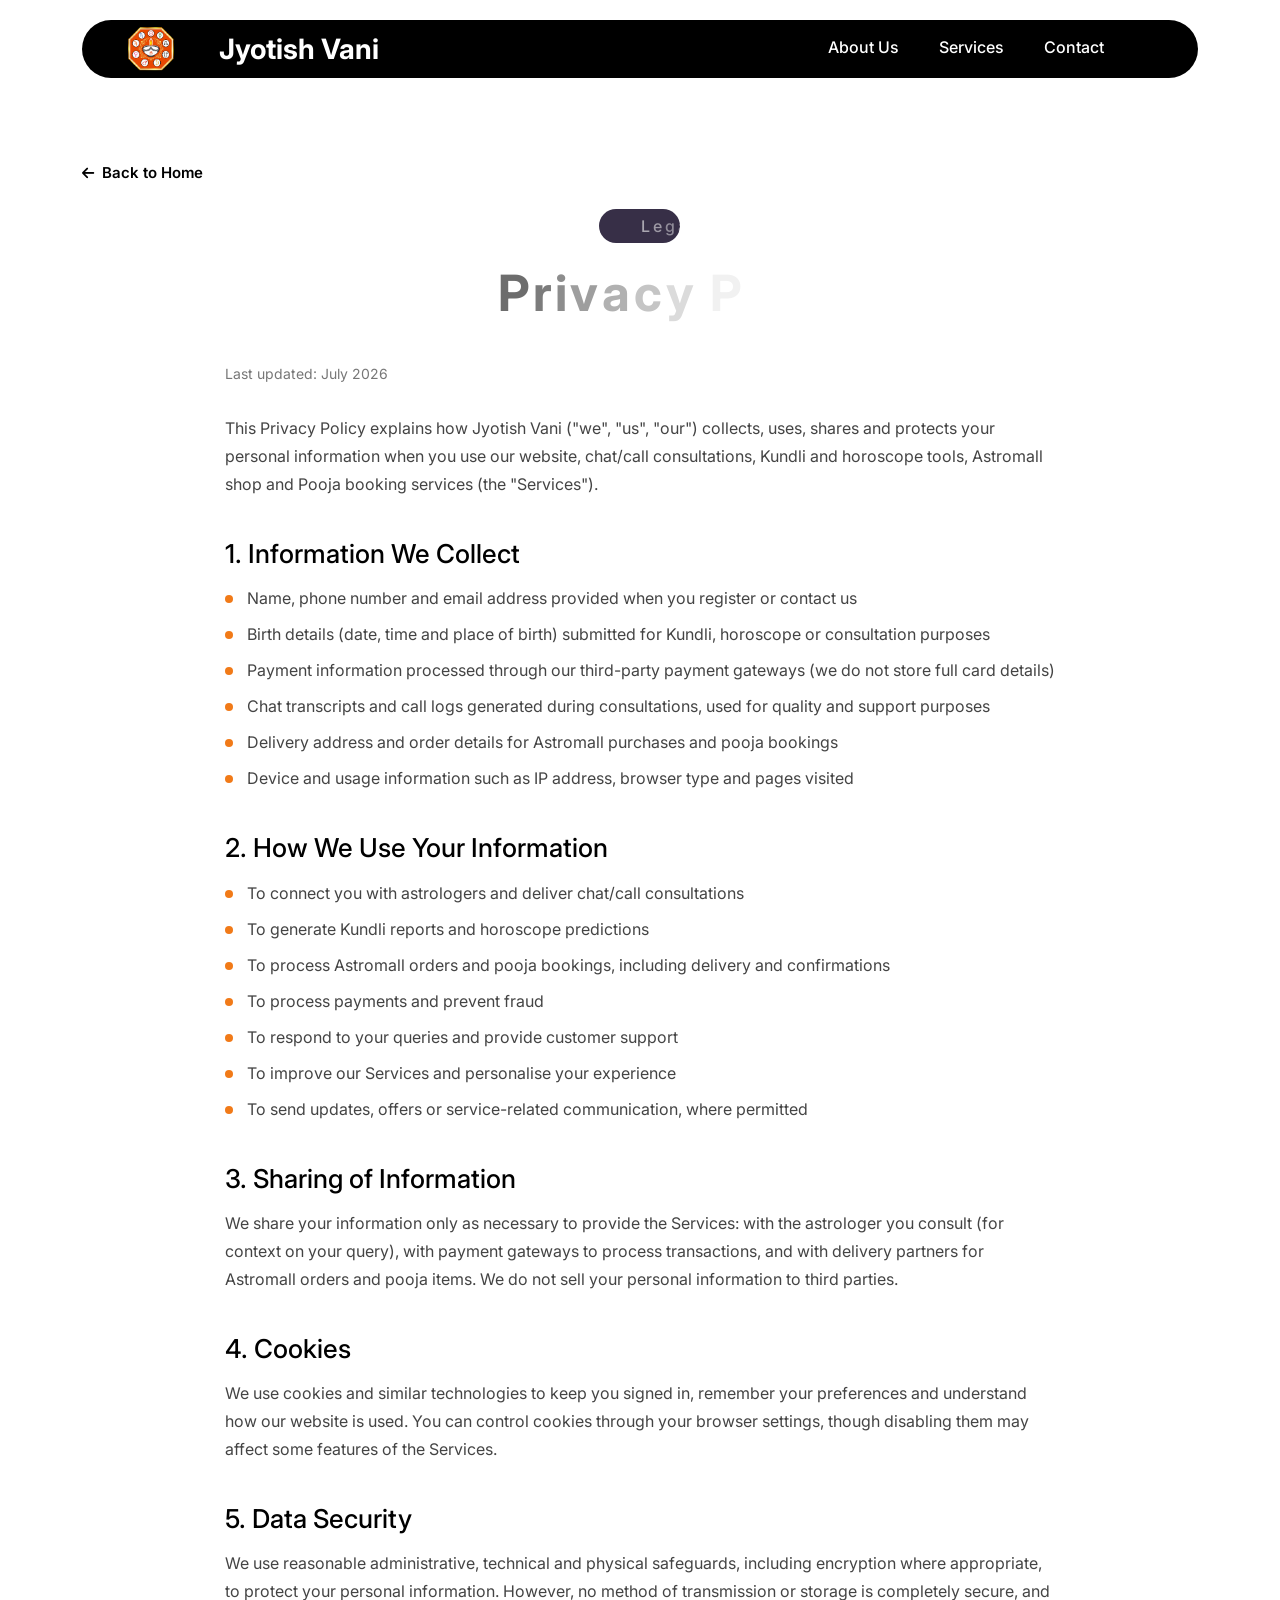
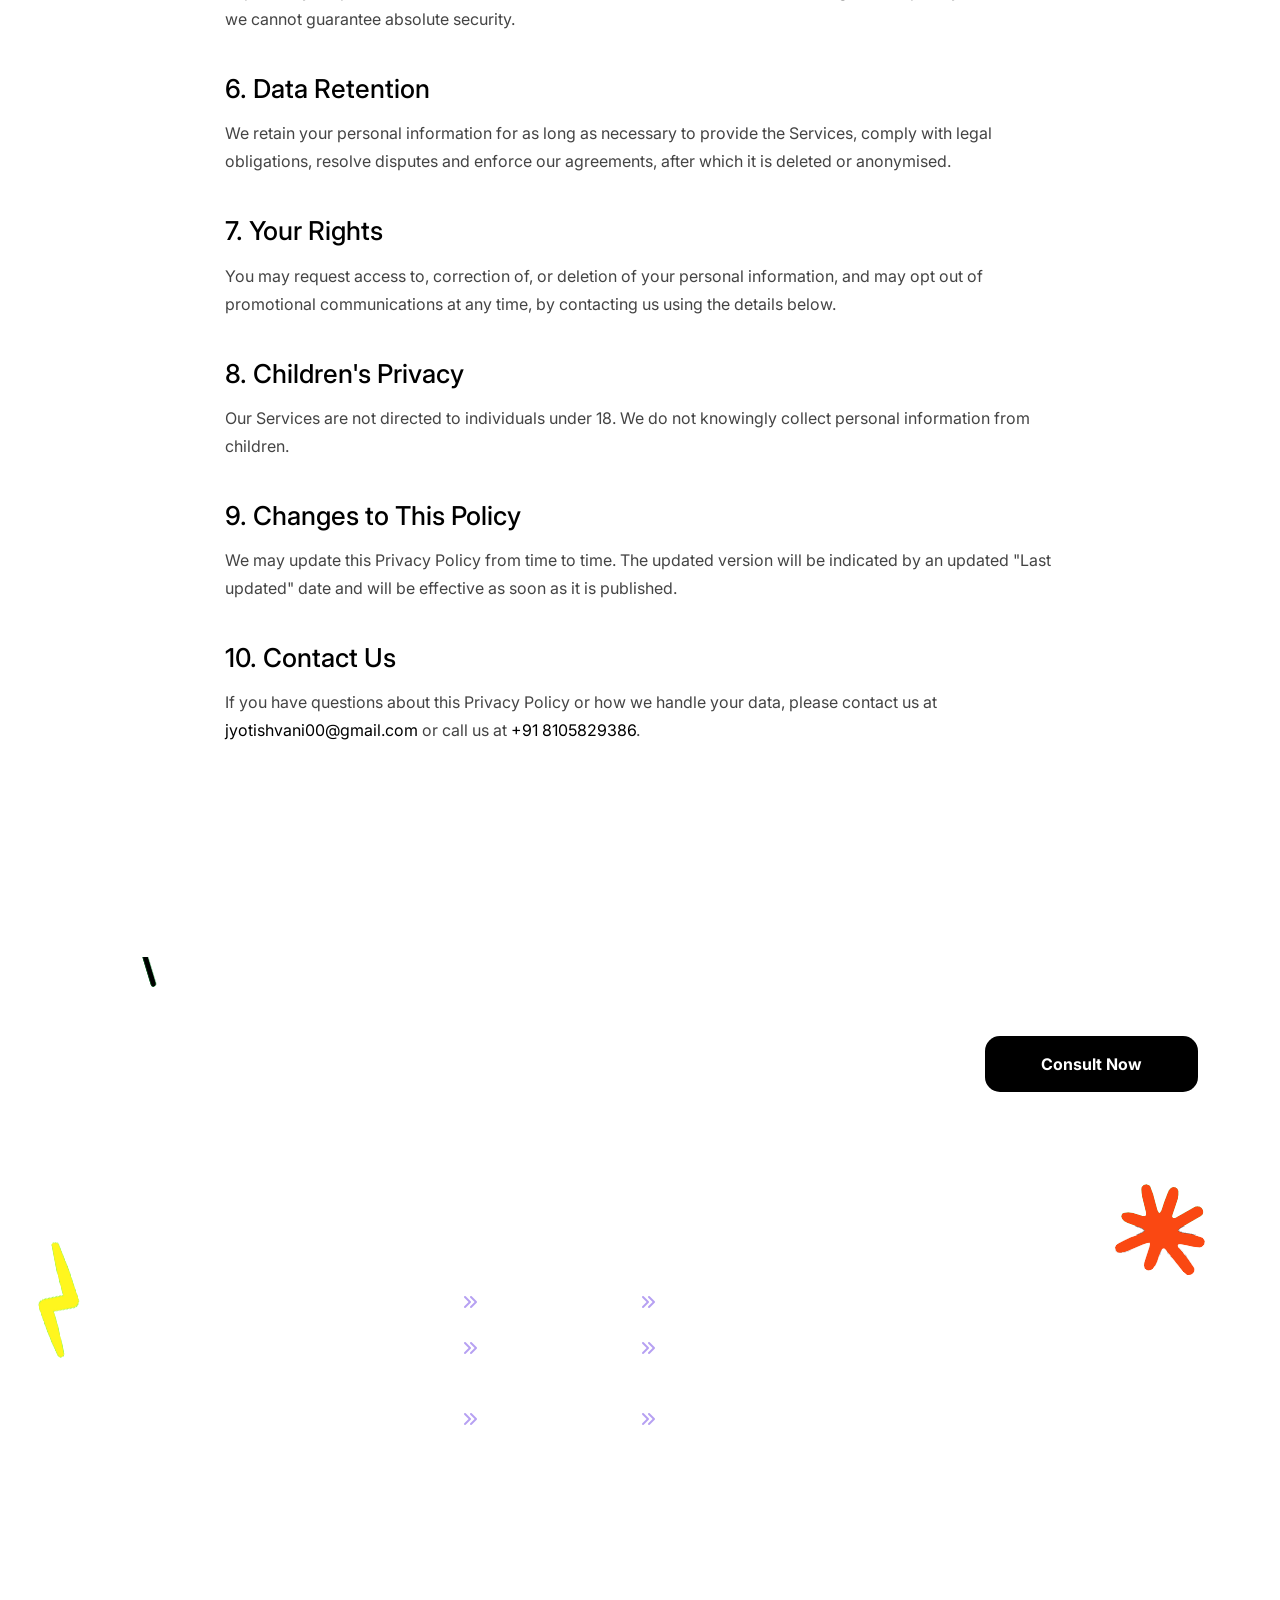
==== commit 37e9aaa7: "adding keywords" ====
--- a/privacy-policy.html
+++ b/privacy-policy.html
@@ -1,5 +1,5 @@
 <!DOCTYPE html>
-<html lang="zxx">
+<html lang="en">
 
 <head>
     <meta charset="utf-8" />
@@ -14,6 +14,7 @@
     <link rel="stylesheet" href="assets/css/jquery.fancybox.min.css" />
     <!-- Font Awesome 6 -->
     <link rel="stylesheet" href="assets/css/fontawesome.min.css" />
+    <link rel="stylesheet" href="https://cdnjs.cloudflare.com/ajax/libs/font-awesome/6.5.1/css/all.min.css" />
     <link rel="stylesheet" href="assets/font/flaticon_mycollection.css" />
     <!-- style -->
     <link rel="stylesheet" href="assets/css/style.css" />
@@ -174,7 +175,7 @@
                             how we handle your data, please contact us at
                             <a href="mailto:jyotishvani00@gmail.com">jyotishvani00@gmail.com</a>
                             or call us at
-                            <a href="callto:+">+91 8105829386</a>.
+                            <a href="tel:+918105829386">+91 8105829386</a>.
                         </p>
                     </div>
                 </div>
@@ -215,7 +216,7 @@
                                     <a href="#"><i class="fa-brands fa-whatsapp"></i></a>
                                 </li>
                                 <li>
-                                    <a href="#"><i class="flaticon-instagram"></i></a>
+                                    <a href="#"><i class="fa-brands fa-instagram"></i></a>
                                 </li>
                                 <li>
                                     <a href="#"><i class="fa-brands fa-youtube"></i></a>
@@ -258,24 +259,24 @@
             <div class="widget-title">
               <h3>Contact Us</h3>
               <div class="get-in-touch">
-                <div><i class="flaticon-map-location"></i></div>
+                <div><i class="fa-solid fa-phone-volume"></i></div>
                             <div>
                                 <span>Phone No:</span>
-                                <h6><a href="callto:+">+91 8105829386</a></h6>
+                                <h6><a href="tel:+918105829386">+91 8105829386</a></h6>
                             </div>
                         </div>
                         <div class="get-in-touch">
-                            <div><i class="flaticon-iphone"></i></div>
+                            <div><i class="fa-solid fa-envelope"></i></div>
                             <div>
                                 <span>Email Address:</span>
                                 <h6>
-                                    <a href="mailto:business@domain.com">jyotishvani00@gmail.com</a
+                                    <a href="mailto:jyotishvani00@gmail.com">jyotishvani00@gmail.com</a
                     >
                   </h6>
                 </div>
               </div>
               <div class="get-in-touch mb-0">
-                <div><i class="flaticon-mail-inbox-app"></i></div>
+                <div><i class="fa-solid fa-location-dot"></i></div>
                 <div>
                   <span class="pt-2 pb-0">Shop No. 61/2, Bhadrappa Complex 
                     Magadi Main Road Kamakshipalya Bengaluru, Karnataka – 560079 India</span>
--- a/assets/css/style.css
+++ b/assets/css/style.css
@@ -753,8 +753,14 @@
 
 /* 07. shaps-img */
 
+ul.shaps-img {
+    pointer-events: none !important;
+}
+
 ul.shaps-img li {
     position: absolute;
+    pointer-events: none !important;
+    z-index: 0 !important;
 }
 
 ul.shaps-img li:nth-child(1) {
@@ -1022,108 +1028,202 @@
     font-size: 18px;
 }
 
-
-
-/* Hiring Section */
+/* 10. Hiring Section */
 .hiring-section {
+  padding: 70px 20px;
   background: linear-gradient(
     135deg,
-    #96a0e2,
-    #bb5f2a,
-    #f06d15
+    #fffaf0,
+    #fff1d9,
+    #ffffff
   );
-  padding: 80px 20px;
+  overflow: hidden;
+}
+
+.hiring-container {
+  max-width: 1200px;
+  margin: auto;
+  display: flex;
+  align-items: center;
+  justify-content: space-between;
+  gap: 35px;
+}
+
+.hiring-content {
+  flex: 1;
   text-align: center;
-  color: #ffffff;
-}
-
-/* Content Container */
-.hiring-content {
-  max-width: 800px;
-  margin: 0 auto;
-}
-
-/* Small Heading */
-.hiring-tag {
-  color: #f5d58a;
-  font-size: 13px;
-  font-weight: bold;
-  letter-spacing: 3px;
-  margin-bottom: 15px;
-}
-
-/* Main Heading */
+}
+
+.brand-name {
+  color: #e65b13;
+  font-size: 22px;
+  font-weight: 800;
+  letter-spacing: 2px;
+}
+
 .hiring-content h2 {
-  font-size: 38px;
-  color: #f5d58a;
-  margin-bottom: 20px;
-}
-
-/* Description */
+  color: #102b48;
+  font-size: 42px;
+  margin: 25px 0 0;
+  font-weight: 800;
+}
+
+.hiring-content h1 {
+  font-size: clamp(65px, 9vw, 100px);
+  font-weight: 900;
+  line-height: 1;
+  margin: 0;
+  background: linear-gradient(
+    90deg,
+    #e42e12,
+    #ff9c00
+  );
+  -webkit-background-clip: text;
+  -webkit-text-fill-color: transparent;
+}
+
+.hiring-label {
+  background: #063c5a;
+  color: #fff;
+  padding: 12px 25px;
+  border: 3px solid #f5a623;
+  border-radius: 40px;
+  font-size: 27px;
+  font-weight: 800;
+  display: inline-block;
+  margin-top: 15px;
+}
+
 .hiring-description {
   font-size: 17px;
   line-height: 1.8;
-  color: #e0e2ef;
-  margin-bottom: 30px;
-}
-
-/* Benefits */
+  color: #26364a;
+  margin: 25px 0;
+}
+
 .hiring-benefits {
+  display: grid;
+  grid-template-columns: repeat(4, 1fr);
+  gap: 10px;
+  margin: 35px 0;
+}
+
+.benefit {
+  text-align: center;
+  border-right: 1px solid #e5b66b;
+}
+
+.benefit:last-child {
+  border: none;
+}
+
+.benefit span {
+  width: 75px;
+  height: 75px;
   display: flex;
+  align-items: center;
   justify-content: center;
-  flex-wrap: wrap;
-  gap: 15px;
-  margin-bottom: 25px;
-}
-
-.benefit {
-  background: rgba(255, 255, 255, 0.08);
-  border: 1px solid rgba(245, 213, 138, 0.35);
-  padding: 12px 18px;
-  border-radius: 8px;
+  margin: auto;
+  border-radius: 50%;
+  background: linear-gradient(
+    135deg,
+    #ff9b00,
+    #e74b16
+  );
+  color: white;
+  font-size: 30px;
+  font-weight: bold;
+}
+
+.benefit:nth-child(2) span {
+  background: #20a7ce;
+}
+
+.benefit:nth-child(3) span {
+  background: #d73579;
+}
+
+.benefit:nth-child(4) span {
+  background: #26966c;
+}
+
+.benefit h4 {
   font-size: 14px;
-}
-
-.benefit span {
-  color: #f5d58a;
-  margin-right: 6px;
-}
-
-/* Final Text */
-.hiring-note {
-  color: #c7c9d8;
-  font-size: 15px;
-  line-height: 1.8;
-  margin-bottom: 30px;
-}
-
-/* Apply Button */
-.apply-btn {
-  display: inline-block;
-  background-color: #f5d58a;
-  color: #17182a;
-  padding: 14px 32px;
+  color: #102b48;
+  margin-top: 12px;
+  line-height: 1.4;
+}
+
+.join-btn {
+  display: inline-flex;
+  align-items: center;
+  justify-content: center;
+  gap: 18px;
+  padding: 16px 35px;
+  border-radius: 50px;
+  background: linear-gradient(
+    90deg,
+    #ed3e0b,
+    #ff9900
+  );
+  color: #fff;
   text-decoration: none;
-  font-size: 16px;
-  font-weight: bold;
-  border-radius: 6px;
-  transition: transform 0.3s ease,
-              background-color 0.3s ease;
-}
-
-.apply-btn:hover {
-  background-color: #ffe6a6;
-  transform: translateY(-3px);
-}
-
-/* Mobile Responsive */
-@media (max-width: 600px) {
+  font-size: 22px;
+  font-weight: 800;
+  box-shadow: 0 5px 15px rgba(220, 80, 10, 0.25);
+  transition: 0.3s ease;
+}
+
+.join-btn:hover {
+  transform: translateY(-4px);
+  color: white;
+  box-shadow: 0 8px 20px rgba(220, 80, 10, 0.35);
+}
+
+.join-btn span {
+  background: white;
+  color: #ed3e0b;
+  border-radius: 50%;
+  width: 32px;
+  height: 32px;
+  display: flex;
+  align-items: center;
+  justify-content: center;
+}
+
+.hiring-image {
+  flex: 1;
+}
+
+.hiring-image img {
+  width: 100%;
+  height: auto;
+  display: block;
+  border-radius: 15px;
+}
+
+/* Mobile responsive */
+
+@media (max-width: 768px) {
+
   .hiring-section {
-    padding: 55px 18px;
+    padding: 40px 15px;
   }
 
+  .hiring-container {
+    flex-direction: column;
+  }
+
   .hiring-content h2 {
-    font-size: 28px;
+    font-size: 30px;
+  }
+
+  .hiring-content h1 {
+    font-size: 65px;
+  }
+
+  .hiring-label {
+    font-size: 20px;
   }
 
   .hiring-description {
@@ -1131,8 +1231,26 @@
   }
 
   .hiring-benefits {
-    flex-direction: column;
-    align-items: stretch;
+    grid-template-columns: repeat(2, 1fr);
+    row-gap: 25px;
+  }
+
+  .benefit:nth-child(2) {
+    border-right: none;
+  }
+
+  .benefit span {
+    width: 65px;
+    height: 65px;
+  }
+
+  .join-btn {
+    font-size: 17px;
+    padding: 13px 25px;
+  }
+
+  .hiring-image {
+    width: 100%;
   }
 }
 
@@ -1212,12 +1330,24 @@
 ul.chek li {
     padding-bottom: 12px;
     font-size: 18px;
+    display: flex;
+    align-items: flex-start;
+}
+
+ul.chek li i {
+    margin-right: 12px;
+    color: #ffb703;
+    font-size: 19px;
+    flex-shrink: 0;
+    margin-top: 4px;
 }
 
 ul.chek li img {
     margin-right: 12px;
     width: auto;
     height: auto;
+    flex-shrink: 0;
+    margin-top: 4px;
 }
 
 .how-do-stap {
@@ -1812,17 +1942,16 @@
 }
 
 .pricing-plans-text i {
-    width: 74px;
-    height: 90px;
-    display: flex;
-    border-radius: 30%;
+    width: 60px;
+    height: 60px;
+    display: flex;
+    border-radius: 50%;
     background-color: var(--bgcolor);
     align-items: center;
     justify-content: center;
-    position: absolute;
-    right: 5%;
-    top: -20%;
-    font-size: 40px;
+    color: #fff;
+    position: static;
+    font-size: 26px;
 }
 
 .pricing-plans-text:hover i {
@@ -1875,7 +2004,7 @@
 }
 
 .pricing:hover {
-    background-color: var(--bgcolor);
+    background-color: transparent;
 }
 
 .pricing:hover ul.chek li img {
@@ -2834,8 +2963,8 @@
 }
 
 .store-badge-apple:hover {
-    border-color: rgba(255, 255, 255, 0.5);
-    box-shadow: 0 12px 30px rgba(0, 0, 0, 0.45), 0 0 22px rgba(255, 255, 255, 0.18);
+    border-color: rgba(13, 132, 248, 0.7);
+    box-shadow: 0 12px 30px rgba(0, 0, 0, 0.45), 0 0 22px rgba(13, 132, 248, 0.35);
 }
 
 .store-badge-icon {
@@ -2843,8 +2972,30 @@
     align-items: center;
     justify-content: center;
     flex-shrink: 0;
-    width: 30px;
-    height: 30px;
+    width: 32px;
+    height: 32px;
+}
+
+.store-badge-icon i {
+    font-size: 26px;
+    line-height: 1;
+    display: inline-flex;
+    align-items: center;
+    justify-content: center;
+}
+
+.store-badge-google .store-badge-icon i.fa-google-play {
+    color: #00d2ff;
+    background: -webkit-linear-gradient(45deg, #00A0FF 0%, #00E676 35%, #FFE000 70%, #FF3A44 100%);
+    -webkit-background-clip: text;
+    -webkit-text-fill-color: transparent;
+    filter: drop-shadow(0 2px 5px rgba(0, 210, 255, 0.35));
+}
+
+.store-badge-apple .store-badge-icon i.fa-apple {
+    color: #ffffff;
+    font-size: 28px;
+    line-height: 1;
 }
 
 .store-svg {
@@ -4054,3 +4205,632 @@
       row-gap: 15px;
     }
   }
+
+/* ==========================================================================
+   UNIVERSAL OVERLAP & STRUCTURAL FIXES
+   ========================================================================== */
+ul.shaps-img {
+    pointer-events: none !important;
+    position: absolute;
+    width: 100%;
+    height: 100%;
+    top: 0;
+    left: 0;
+    margin: 0;
+    padding: 0;
+    z-index: 1 !important;
+    overflow: hidden;
+}
+
+ul.shaps-img li {
+    pointer-events: none !important;
+    z-index: 1 !important;
+}
+
+ul.shaps-img li img {
+    pointer-events: none !important;
+    user-select: none;
+    max-width: none;
+}
+
+/* Ensure containers and interactive content stay above background shapes */
+.hero-section .container,
+#pricing .container,
+#about .container,
+#services .container,
+#app-screens .container,
+.section-client .container,
+.clients-section .container,
+.accordion-section .container,
+footer .container {
+    position: relative;
+    z-index: 3;
+}
+
+/* Fix section vertical flow & spacing */
+#pricing {
+    position: relative;
+    padding-top: 10px;
+    padding-bottom: 70px;
+    margin-top: -30px;
+    z-index: 5;
+}
+
+#about {
+    position: relative;
+    padding: 90px 0 80px 0;
+    background: #ffffff;
+}
+
+#services {
+    position: relative;
+    padding: 90px 0 80px 0;
+    background-color: #f7f7fa;
+}
+
+#app-screens {
+    position: relative;
+    padding: 90px 0 80px 0;
+    background-color: #ffffff;
+}
+
+.section-client {
+    position: relative;
+    padding: 60px 0 70px 0;
+}
+
+.clients-section {
+    position: relative;
+    margin-top: 20px;
+}
+
+/* Make sure marquee fade overlays don't block interaction */
+.marquee-two:before,
+.marquee-two:after,
+.marquee-three:before,
+.marquee-three:after,
+.marquee:before,
+.marquee:after {
+    pointer-events: none !important;
+}
+
+/* ==========================================================================
+   UPGRADED PRICING & QUICK CONSULTATION SECTION
+   ========================================================================== */
+.pricing-section-wrap {
+    position: relative;
+    z-index: 4;
+}
+
+.pricing-header-pill {
+    display: inline-flex;
+    align-items: center;
+    gap: 8px;
+    background: rgba(241, 122, 24, 0.1);
+    color: #e06307;
+    font-size: 13px;
+    font-weight: 700;
+    padding: 6px 16px;
+    border-radius: 30px;
+    border: 1px solid rgba(241, 122, 24, 0.25);
+    text-transform: uppercase;
+    letter-spacing: 0.5px;
+    margin-bottom: 24px;
+}
+
+.pricing-card-link {
+    text-decoration: none !important;
+    display: block;
+    height: 100%;
+}
+
+.consult-card {
+    position: relative;
+    background: #ffffff;
+    border-radius: 22px;
+    padding: 24px 22px;
+    height: 100%;
+    display: flex;
+    flex-direction: column;
+    justify-content: space-between;
+    transition: all 0.35s cubic-bezier(0.2, 0.8, 0.2, 1);
+    border: 1.5px solid rgba(0, 0, 0, 0.06);
+    box-shadow: 0 10px 28px rgba(0, 0, 0, 0.05);
+    overflow: hidden;
+}
+
+.consult-card:hover {
+    transform: translateY(-8px);
+}
+
+/* Card 1: Chat (Pink/Rose Theme) */
+.consult-card-chat {
+    background: linear-gradient(180deg, #fff9fb 0%, #ffffff 100%);
+    border-color: rgba(255, 107, 129, 0.25);
+}
+.consult-card-chat:hover {
+    box-shadow: 0 18px 40px rgba(255, 107, 129, 0.18);
+    border-color: rgba(255, 107, 129, 0.5);
+}
+.consult-card-chat .consult-icon-box {
+    background: linear-gradient(135deg, #ff6b81 0%, #ff4757 100%);
+    box-shadow: 0 8px 20px rgba(255, 71, 87, 0.3);
+}
+
+/* Card 2: Call (Navy / Gold Theme - Hot/Popular) */
+.consult-card-call {
+    background: linear-gradient(145deg, #021a36 0%, #06284f 100%);
+    border-color: rgba(241, 122, 24, 0.4);
+    color: #ffffff;
+}
+.consult-card-call:hover {
+    box-shadow: 0 20px 45px rgba(2, 26, 54, 0.45);
+    border-color: #f17a18;
+}
+.consult-card-call .consult-icon-box {
+    background: linear-gradient(135deg, #f17a18 0%, #e06307 100%);
+    box-shadow: 0 8px 22px rgba(241, 122, 24, 0.45);
+}
+.consult-card-call .consult-title {
+    color: #ffffff !important;
+}
+.consult-card-call .consult-desc {
+    color: #cbd5e1 !important;
+}
+.consult-card-call .consult-price-current {
+    color: #ffffff !important;
+}
+.consult-card-call .consult-price-old {
+    color: #94a3b8 !important;
+}
+.consult-card-call .consult-btn {
+    background: linear-gradient(135deg, #f17a18 0%, #ff8929 100%);
+    color: #ffffff !important;
+    border: none;
+}
+
+/* Card 3: Astromall (Green / Emerald Theme) */
+.consult-card-mall {
+    background: linear-gradient(180deg, #f7fdfa 0%, #ffffff 100%);
+    border-color: rgba(16, 185, 129, 0.25);
+}
+.consult-card-mall:hover {
+    box-shadow: 0 18px 40px rgba(16, 185, 129, 0.18);
+    border-color: rgba(16, 185, 129, 0.5);
+}
+.consult-card-mall .consult-icon-box {
+    background: linear-gradient(135deg, #10b981 0%, #059669 100%);
+    box-shadow: 0 8px 20px rgba(16, 185, 129, 0.3);
+}
+
+/* Card 4: Pooja (Amber / Saffron Theme) */
+.consult-card-pooja {
+    background: linear-gradient(180deg, #fffcf5 0%, #ffffff 100%);
+    border-color: rgba(245, 158, 11, 0.25);
+}
+.consult-card-pooja:hover {
+    box-shadow: 0 18px 40px rgba(245, 158, 11, 0.18);
+    border-color: rgba(245, 158, 11, 0.5);
+}
+.consult-card-pooja .consult-icon-box {
+    background: linear-gradient(135deg, #f59e0b 0%, #d97706 100%);
+    box-shadow: 0 8px 20px rgba(245, 158, 11, 0.3);
+}
+
+/* Card internals */
+.consult-top-bar {
+    display: flex;
+    align-items: center;
+    justify-content: space-between;
+    gap: 8px;
+    margin-bottom: 16px;
+}
+
+.consult-tag {
+    display: inline-flex;
+    align-items: center;
+    gap: 5px;
+    font-size: 11px;
+    font-weight: 700;
+    text-transform: uppercase;
+    letter-spacing: 0.4px;
+    padding: 4px 9px;
+    border-radius: 20px;
+    background: rgba(0, 0, 0, 0.05);
+    color: #475569;
+}
+
+.bg-white-10 {
+    background: rgba(255, 255, 255, 0.12) !important;
+}
+
+.consult-badge-offer {
+    background: #ecfdf5;
+    color: #047857;
+    border: 1px solid #a7f3d0;
+}
+
+.consult-badge-hot {
+    background: #ff4757;
+    color: #ffffff;
+    box-shadow: 0 3px 8px rgba(255, 71, 87, 0.4);
+    animation: hotPulse 2s infinite ease-in-out;
+}
+
+@keyframes hotPulse {
+    0%, 100% { transform: scale(1); }
+    50% { transform: scale(1.05); }
+}
+
+.consult-badge-cert {
+    background: #f0fdf4;
+    color: #15803d;
+    border: 1px solid #bbf7d0;
+}
+
+.consult-badge-live {
+    background: #fff7ed;
+    color: #c2410c;
+    border: 1px solid #fed7aa;
+}
+
+.consult-icon-box {
+    width: 60px;
+    height: 60px;
+    border-radius: 16px;
+    display: flex;
+    align-items: center;
+    justify-content: center;
+    color: #ffffff;
+    font-size: 24px;
+    margin-bottom: 14px;
+    transition: transform 0.3s ease;
+}
+
+.consult-card:hover .consult-icon-box {
+    transform: scale(1.08) rotate(-4deg);
+}
+
+.consult-title {
+    font-size: 18.5px;
+    font-weight: 800;
+    color: #1e293b;
+    margin: 0 0 6px 0;
+    letter-spacing: -0.2px;
+}
+
+.consult-desc {
+    font-size: 13px;
+    line-height: 19px;
+    color: #64748b;
+    margin: 0 0 16px 0;
+    min-height: 38px;
+}
+
+.consult-price-wrap {
+    display: flex;
+    align-items: baseline;
+    gap: 8px;
+    padding-top: 12px;
+    margin-top: auto;
+    border-top: 1px dashed rgba(0, 0, 0, 0.08);
+    margin-bottom: 14px;
+}
+
+.consult-card-call .consult-price-wrap {
+    border-top-color: rgba(255, 255, 255, 0.12);
+}
+
+.consult-price-current {
+    font-size: 18px;
+    font-weight: 800;
+    color: #0f172a;
+}
+
+.consult-price-current small {
+    font-size: 12px;
+    font-weight: 600;
+    opacity: 0.8;
+}
+
+.consult-price-old {
+    font-size: 13px;
+    color: #94a3b8;
+    text-decoration: line-through;
+}
+
+.consult-rate-chip {
+    font-size: 10.5px;
+    font-weight: 700;
+    padding: 2px 7px;
+    border-radius: 12px;
+    background: #ecfdf5;
+    color: #059669;
+    margin-left: auto;
+}
+
+.consult-btn {
+    display: flex;
+    align-items: center;
+    justify-content: center;
+    gap: 8px;
+    width: 100%;
+    padding: 10px 16px;
+    border-radius: 12px;
+    font-size: 13.5px;
+    font-weight: 700;
+    text-align: center;
+    background: #f8fafc;
+    color: #1e293b;
+    border: 1px solid #e2e8f0;
+    transition: all 0.25s ease;
+}
+
+.consult-btn i {
+    font-size: 12px;
+    transition: transform 0.25s ease;
+}
+
+.consult-card:hover .consult-btn {
+    background: #f17a18;
+    color: #ffffff !important;
+    border-color: #f17a18;
+    box-shadow: 0 6px 16px rgba(241, 122, 24, 0.3);
+}
+
+.consult-card:hover .consult-btn i {
+    transform: translateX(4px);
+}
+
+/* ==========================================================================
+   UPGRADED SERVICES SECTION (#about)
+   ========================================================================== */
+.services-header {
+    text-align: center;
+    max-width: 780px;
+    margin: 0 auto 50px auto;
+}
+
+.services-badge-pill {
+    display: inline-flex;
+    align-items: center;
+    gap: 6px;
+    background: #fff4ec;
+    color: #e06307;
+    font-size: 12.5px;
+    font-weight: 700;
+    padding: 6px 16px;
+    border-radius: 30px;
+    border: 1px solid rgba(241, 122, 24, 0.3);
+    text-transform: uppercase;
+    letter-spacing: 0.8px;
+    margin-bottom: 14px;
+}
+
+.services-header h2 {
+    font-size: 40px;
+    font-weight: 800;
+    color: #181824;
+    margin-bottom: 14px;
+    letter-spacing: -0.5px;
+}
+
+.services-header p {
+    font-size: 16px;
+    line-height: 26px;
+    color: #555e6d;
+    margin: 0;
+}
+
+.service-grid-card {
+    background: #ffffff;
+    border: 1.5px solid #edf0f5;
+    border-radius: 20px;
+    padding: 28px 24px;
+    height: 100%;
+    display: flex;
+    flex-direction: column;
+    justify-content: space-between;
+    transition: all 0.35s cubic-bezier(0.2, 0.8, 0.2, 1);
+    box-shadow: 0 6px 20px rgba(0, 0, 0, 0.03);
+    position: relative;
+    overflow: hidden;
+}
+
+.service-grid-card::after {
+    content: '';
+    position: absolute;
+    top: 0;
+    left: 0;
+    right: 0;
+    height: 4px;
+    background: linear-gradient(90deg, #f17a18, #ff9f43);
+    opacity: 0;
+    transition: opacity 0.3s ease;
+}
+
+.service-grid-card:hover {
+    transform: translateY(-7px);
+    border-color: rgba(241, 122, 24, 0.35);
+    box-shadow: 0 16px 36px rgba(55, 47, 71, 0.1);
+}
+
+.service-grid-card:hover::after {
+    opacity: 1;
+}
+
+.service-card-top {
+    display: flex;
+    align-items: center;
+    justify-content: space-between;
+    margin-bottom: 20px;
+}
+
+.service-card-icon {
+    width: 64px;
+    height: 64px;
+    border-radius: 18px;
+    display: flex;
+    align-items: center;
+    justify-content: center;
+    font-size: 26px;
+    color: #ffffff;
+    flex-shrink: 0;
+    transition: transform 0.35s ease;
+}
+
+.service-grid-card:hover .service-card-icon {
+    transform: scale(1.1) rotate(-5deg);
+}
+
+.service-icon-kundli {
+    background: linear-gradient(135deg, #f17a18 0%, #ff9f43 100%);
+    box-shadow: 0 8px 20px rgba(241, 122, 24, 0.3);
+}
+
+.service-icon-milan {
+    background: linear-gradient(135deg, #e11d48 0%, #fb7185 100%);
+    box-shadow: 0 8px 20px rgba(225, 29, 72, 0.3);
+}
+
+.service-icon-horoscope {
+    background: linear-gradient(135deg, #d97706 0%, #fbbf24 100%);
+    box-shadow: 0 8px 20px rgba(217, 119, 6, 0.3);
+}
+
+.service-icon-career {
+    background: linear-gradient(135deg, #0284c7 0%, #38bdf8 100%);
+    box-shadow: 0 8px 20px rgba(2, 132, 199, 0.3);
+}
+
+.service-icon-love {
+    background: linear-gradient(135deg, #7c3aed 0%, #a78bfa 100%);
+    box-shadow: 0 8px 20px rgba(124, 58, 237, 0.3);
+}
+
+.service-icon-panchang {
+    background: linear-gradient(135deg, #0d9488 0%, #2dd4bf 100%);
+    box-shadow: 0 8px 20px rgba(13, 148, 136, 0.3);
+}
+
+.service-card-badge {
+    font-size: 11px;
+    font-weight: 700;
+    text-transform: uppercase;
+    letter-spacing: 0.5px;
+    padding: 4px 10px;
+    border-radius: 20px;
+    background: #f1f5f9;
+    color: #475569;
+}
+
+.service-grid-card h3 {
+    font-size: 20px;
+    font-weight: 800;
+    color: #1e293b;
+    margin: 0 0 10px 0;
+    letter-spacing: -0.3px;
+}
+
+.service-grid-card p {
+    font-size: 14.5px;
+    line-height: 23px;
+    color: #64748b;
+    margin: 0 0 20px 0;
+}
+
+.service-card-link {
+    display: inline-flex;
+    align-items: center;
+    gap: 8px;
+    font-size: 14px;
+    font-weight: 700;
+    color: #f17a18;
+    text-decoration: none !important;
+    margin-top: auto;
+    transition: gap 0.25s ease, color 0.25s ease;
+}
+
+.service-card-link i {
+    font-size: 12px;
+    transition: transform 0.25s ease;
+}
+
+.service-grid-card:hover .service-card-link {
+    color: #e06307;
+}
+
+.service-grid-card:hover .service-card-link i {
+    transform: translateX(4px);
+}
+
+/* ==========================================================================
+   UPGRADED HOW IT WORKS & LIVE SESSIONS SECTION (#services)
+   ========================================================================== */
+.hiw-step-card {
+    background: #ffffff;
+    border-radius: 20px;
+    padding: 24px 20px;
+    margin-bottom: 16px;
+    display: flex;
+    align-items: flex-start;
+    gap: 16px;
+    box-shadow: 0 6px 18px rgba(0, 0, 0, 0.04);
+    border: 1px solid rgba(0, 0, 0, 0.05);
+    transition: transform 0.3s ease, box-shadow 0.3s ease;
+}
+
+.hiw-step-card:hover {
+    transform: translateY(-4px);
+    box-shadow: 0 12px 28px rgba(0, 0, 0, 0.08);
+}
+
+.hiw-step-num {
+    width: 44px;
+    height: 44px;
+    border-radius: 12px;
+    background: linear-gradient(135deg, #f17a18 0%, #ff9f43 100%);
+    color: #ffffff;
+    display: flex;
+    align-items: center;
+    justify-content: center;
+    font-size: 18px;
+    font-weight: 800;
+    flex-shrink: 0;
+    box-shadow: 0 4px 12px rgba(241, 122, 24, 0.35);
+}
+
+.hiw-step-content h4 {
+    font-size: 17px;
+    font-weight: 700;
+    color: #1e293b;
+    margin: 0 0 4px 0;
+}
+
+.hiw-step-content p {
+    font-size: 13.5px;
+    line-height: 20px;
+    color: #64748b;
+    margin: 0;
+}
+
+/* Responsive adjustments */
+@media (max-width: 991px) {
+    #pricing {
+        margin-top: 0;
+        padding-bottom: 50px;
+    }
+    .consult-desc {
+        min-height: auto;
+    }
+}
+
+@media (max-width: 575px) {
+    .consult-card {
+        padding: 20px 16px;
+    }
+    .services-header h2 {
+        font-size: 28px;
+    }
+}
+
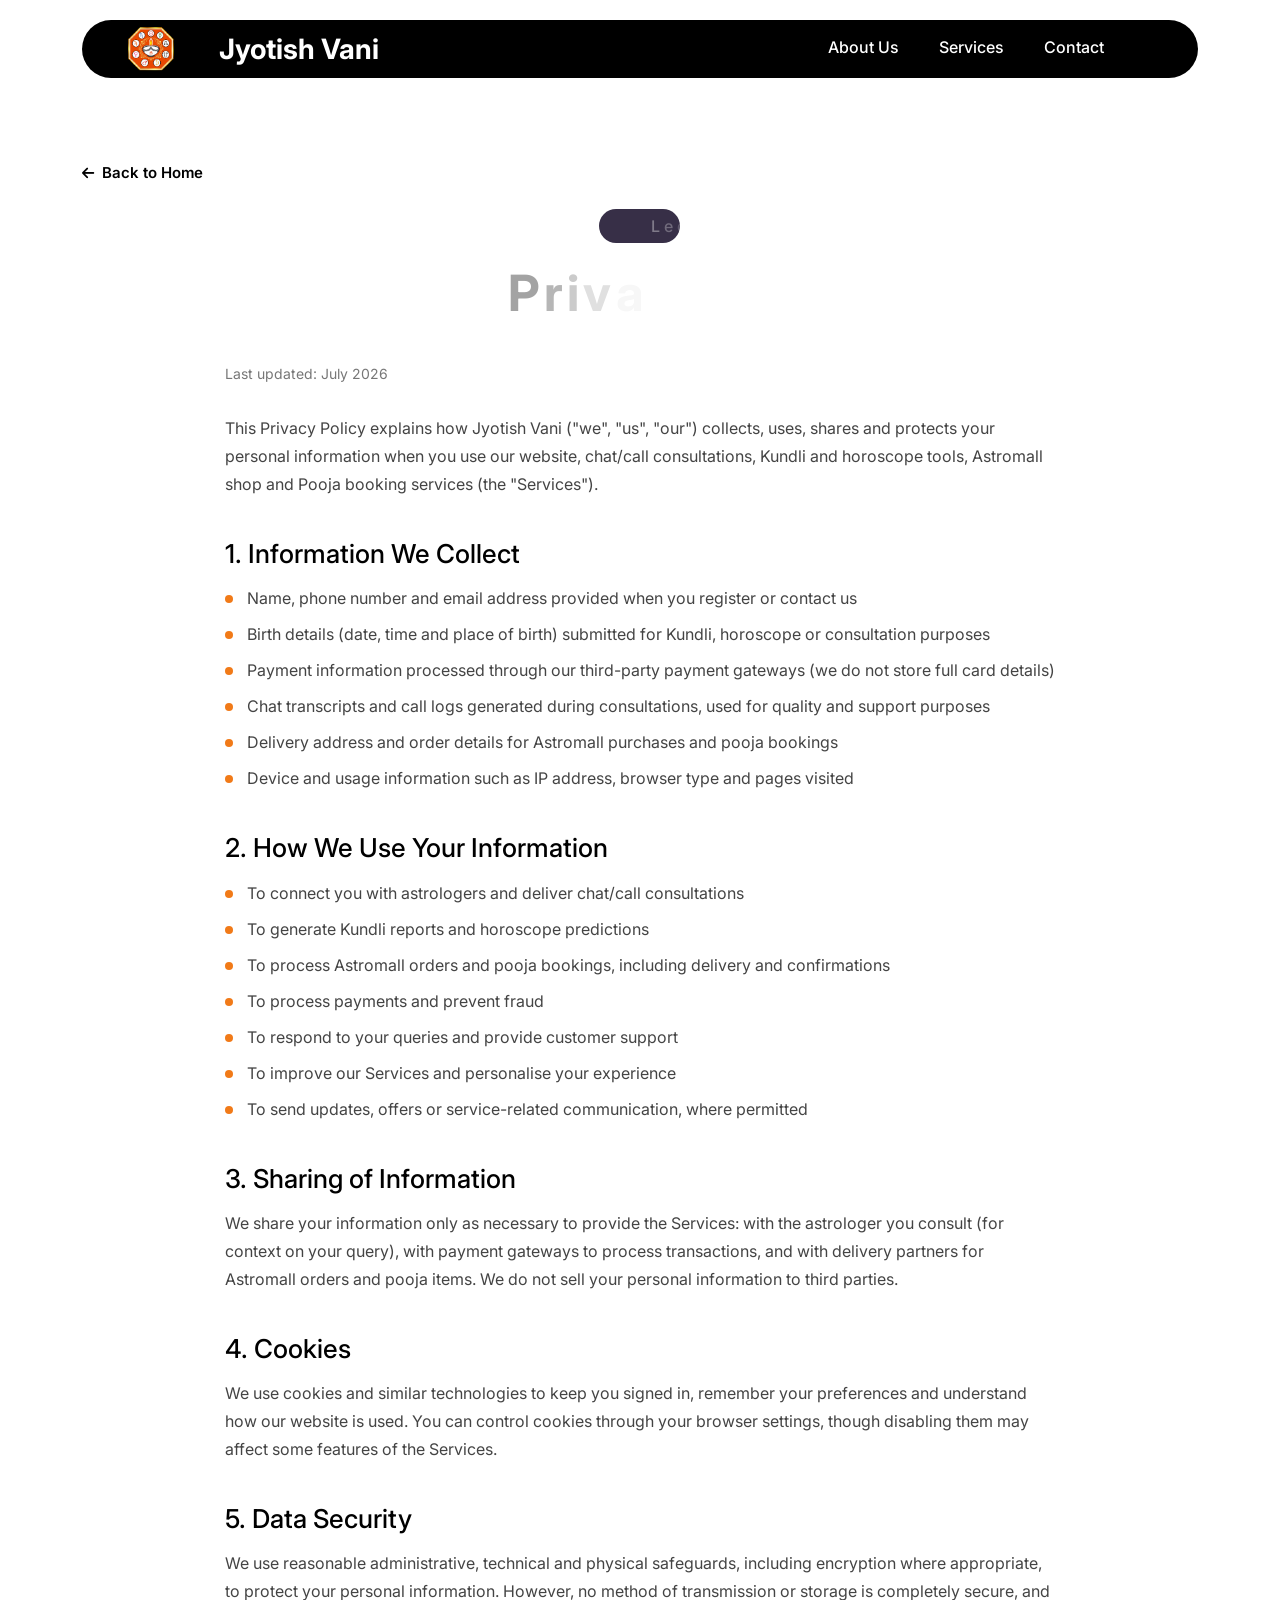
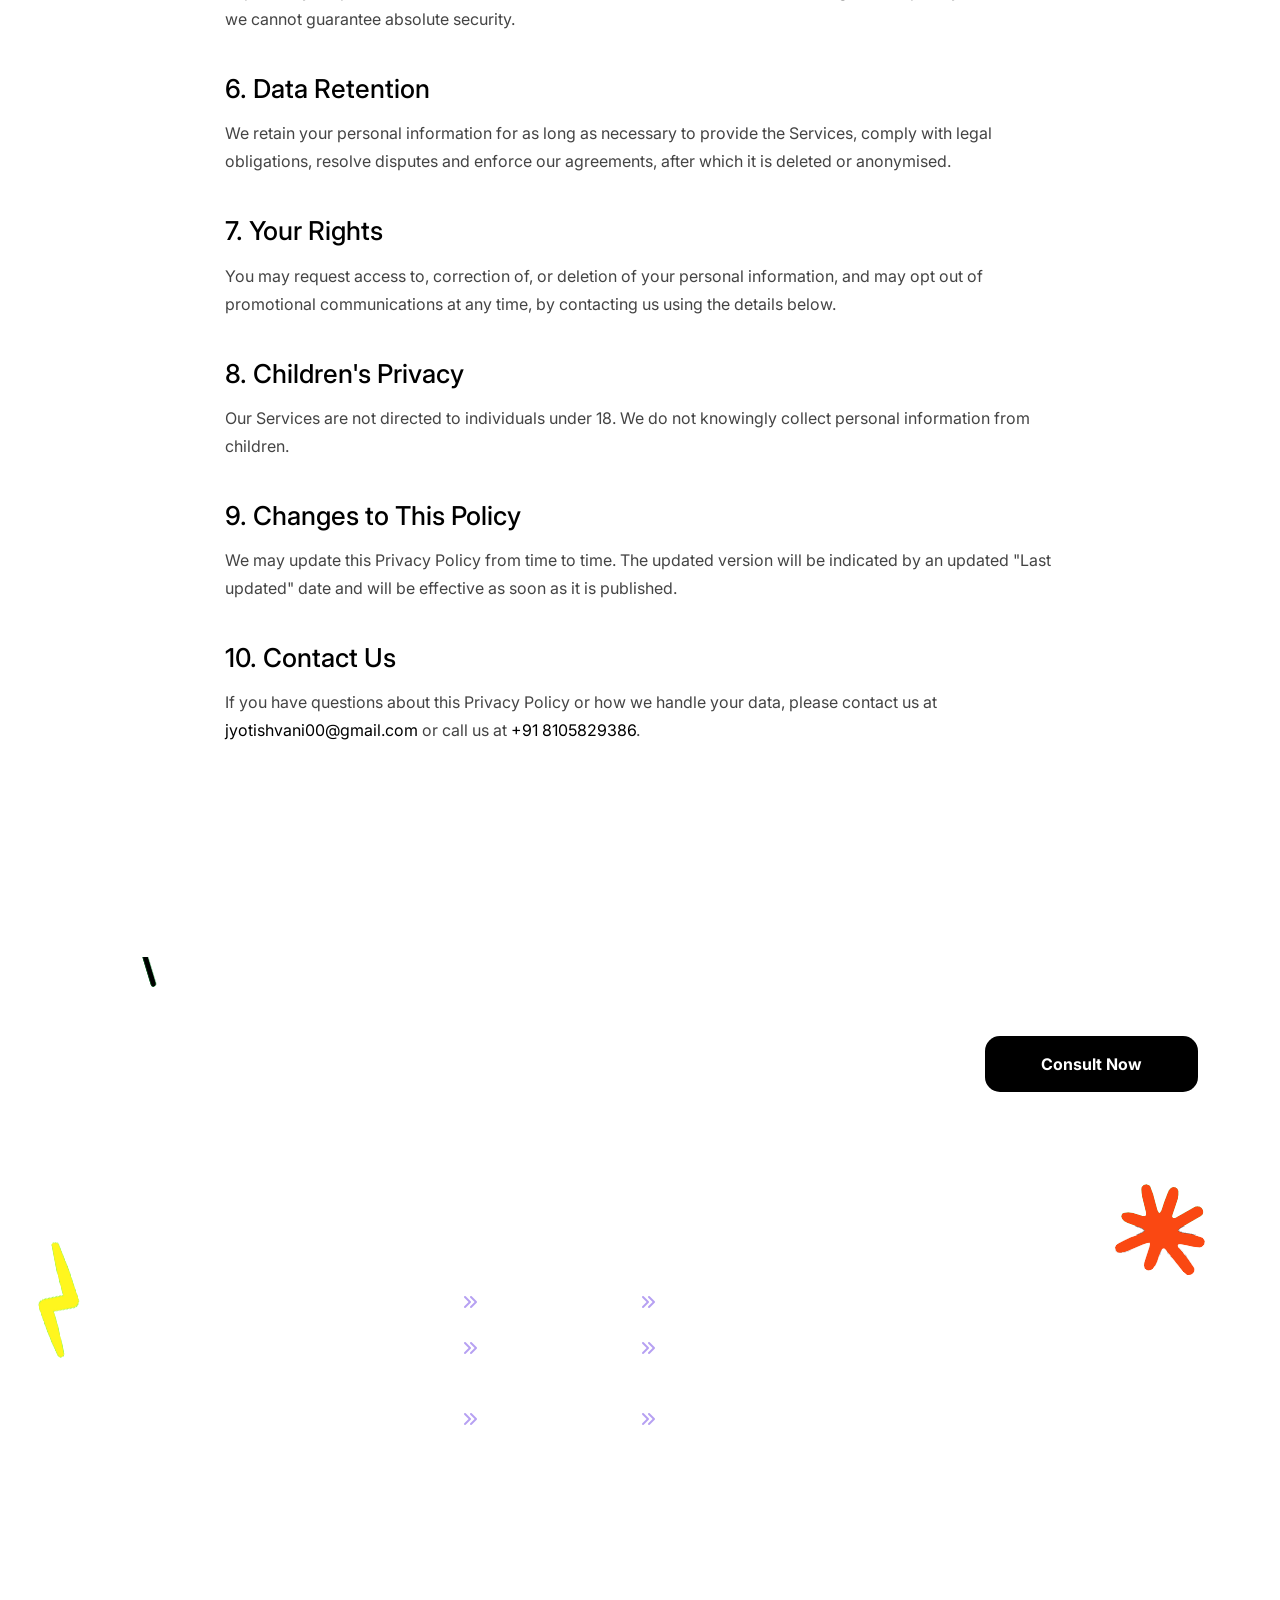
==== commit f81e6900: "updated" ====
--- a/privacy-policy.html
+++ b/privacy-policy.html
@@ -24,22 +24,18 @@
 
 <body>
     <!-- preloader -->
-    <div class="preloader">
-        <div class="loading-text">
-            <span>J</span>
-            <span>Y</span>
-            <span>O</span>
-            <span>T</span>
-            <span>I</span>
-            <span>S</span>
-            <span>H</span>
-            <span>&nbsp;</span>
-            <span>V</span>
-            <span>A</span>
-            <span>N</span>
-            <span>I</span>
-        </div>
+    <div id="preloader">
+    <div class="loader-content">
+        <div class="om-symbol">ॐ</div>
+
+        <p>Welcome to</p>
+        <h1>Jyotish Vani</h1>
+
+        <div class="loader-spinner"></div>
+
+        <span>Loading...</span>
     </div>
+</div>
     <!-- preloader end -->
     <!-- header -->
     <header id="stickyHeader">
--- a/assets/css/style.css
+++ b/assets/css/style.css
@@ -535,7 +535,7 @@
 }
 
 .hero-text p {
-    font-size: 22px;
+    font-size: 8px;
     color: #000;
     line-height: 36px;
 }
@@ -795,105 +795,92 @@
 
 /* 08. loading */
 
-.loading-text {
-    font-size: 5vw;
-    line-height: 64px;
-    letter-spacing: 10px;
-    margin-bottom: 32px;
-    display: flex;
-    justify-content: space-evenly;
-}
-
-.loading-text span {
-    -webkit-animation: moveLetters 2.4s infinite ease-in-out;
-    animation: moveLetters 2.4s infinite ease-in-out;
-    transform: translatex(0);
-    position: relative;
-    display: inline-block;
-    opacity: 0;
-    color: #000;
-    text-shadow: 0px 2px 10px rgba(46, 74, 81, 0.3);
-}
-
-.loading-text span:nth-child(1) {
-    -webkit-animation-delay: 0.1s;
-    animation-delay: 0.1s;
-}
-
-.loading-text span:nth-child(2) {
-    -webkit-animation-delay: 0.2s;
-    animation-delay: 0.2s;
-}
-
-.loading-text span:nth-child(3) {
-    -webkit-animation-delay: 0.3s;
-    animation-delay: 0.3s;
-}
-
-.loading-text span:nth-child(4) {
-    -webkit-animation-delay: 0.4s;
-    animation-delay: 0.4s;
-}
-
-.loading-text span:nth-child(5) {
-    -webkit-animation-delay: 0.5s;
-    animation-delay: 0.5s;
-}
-
-.loading-text span:nth-child(6) {
-    -webkit-animation-delay: 0.6s;
-    animation-delay: 0.6s;
-}
-
-.loading-text span:nth-child(7) {
-    -webkit-animation-delay: 0.7s;
-    animation-delay: 0.7s;
-}
-
-@keyframes moveLetters {
-    0% {
-        transform: translateX(-15vw);
+#preloader {
+    position: fixed;
+    inset: 0;
+    width: 100%;
+    height: 100vh;
+    height: 100dvh;
+    z-index: 99999;
+
+    display: flex;
+    justify-content: center;
+    align-items: center;
+
+    background: linear-gradient(
+        135deg,
+        #f4510b,
+        #ff9d00,
+        #ffcc4d
+    );
+
+    animation: hideLoader 0.5s ease 2s forwards;
+}
+
+.loader-content {
+    text-align: center;
+    color: #791b0c;
+    padding: 15px;
+}
+
+.om-symbol {
+    font-size: 75px;
+}
+
+.loader-content p {
+    font-size: 22px;
+    margin: 10px 0;
+}
+
+.loader-content h1 {
+    font-size: 55px;
+    margin: 5px 0 25px;
+}
+
+.loader-spinner {
+    width: 45px;
+    height: 45px;
+    border: 6px dotted white;
+    border-radius: 50%;
+    margin: 20px auto;
+    animation: spin 1s linear infinite;
+}
+
+.loader-content span {
+    font-size: 20px;
+}
+
+@keyframes spin {
+    to {
+        transform: rotate(360deg);
+    }
+}
+
+@keyframes hideLoader {
+    to {
         opacity: 0;
-    }
-    33.3%,
-    66% {
-        transform: translateX(0);
-        opacity: 1;
-    }
-    100% {
-        transform: translateX(15vw);
-        opacity: 0;
-    }
-}
-
-.preloader {
-    width: 100%;
-    height: 100%;
-    display: flex;
-    flex-wrap: wrap;
-    align-items: center;
-    justify-content: center;
-    position: fixed;
-    z-index: 999999999999999999;
-    right: 0;
-    background-color: var(--bgcolor);
-    top: 0;
-    transition-duration: 1s;
-    -webkit-transition-duration: 1s;
-    transition-timing-function: cubic-bezier(0.86, 0, 0.09, 1);
-    -webkit-transition-timing-function: cubic-bezier(0.86, 0, 0.09, 1);
-}
-
-.preloader {
-    top: 0%;
-}
-
-.page-loaded .preloader {
-    top: -100%;
-}
-
-footer {
-    background-repeat: no-repeat;
+        visibility: hidden;
+        pointer-events: none;
+    }
+}
+
+/* Mobile responsive */
+@media (max-width: 576px) {
+    .om-symbol {
+        font-size: 60px;
+    }
+
+    .loader-content p {
+        font-size: 18px;
+    }
+
+    .loader-content h1 {
+        font-size: clamp(32px, 9vw, 45px);
+    }
+
+    .loader-content span {
+        font-size: 17px;
+    }
 }
 
 /* 09. marquee */
--- a/assets/css/responsive.css
+++ b/assets/css/responsive.css
@@ -532,6 +532,10 @@
     }
     .clients {
         width: 380px;
+    }
+    .hero-text h1 {
+        font-size: 30px;
+        font-weight: 700;
     }
     .hero-text h2 {
         line-height: 56px;
@@ -567,6 +571,7 @@
     .hero-section.two {
         padding-top: 160px;
     }
+    
     .hero-text p {
         font-size: 18px;
         line-height: 28px;
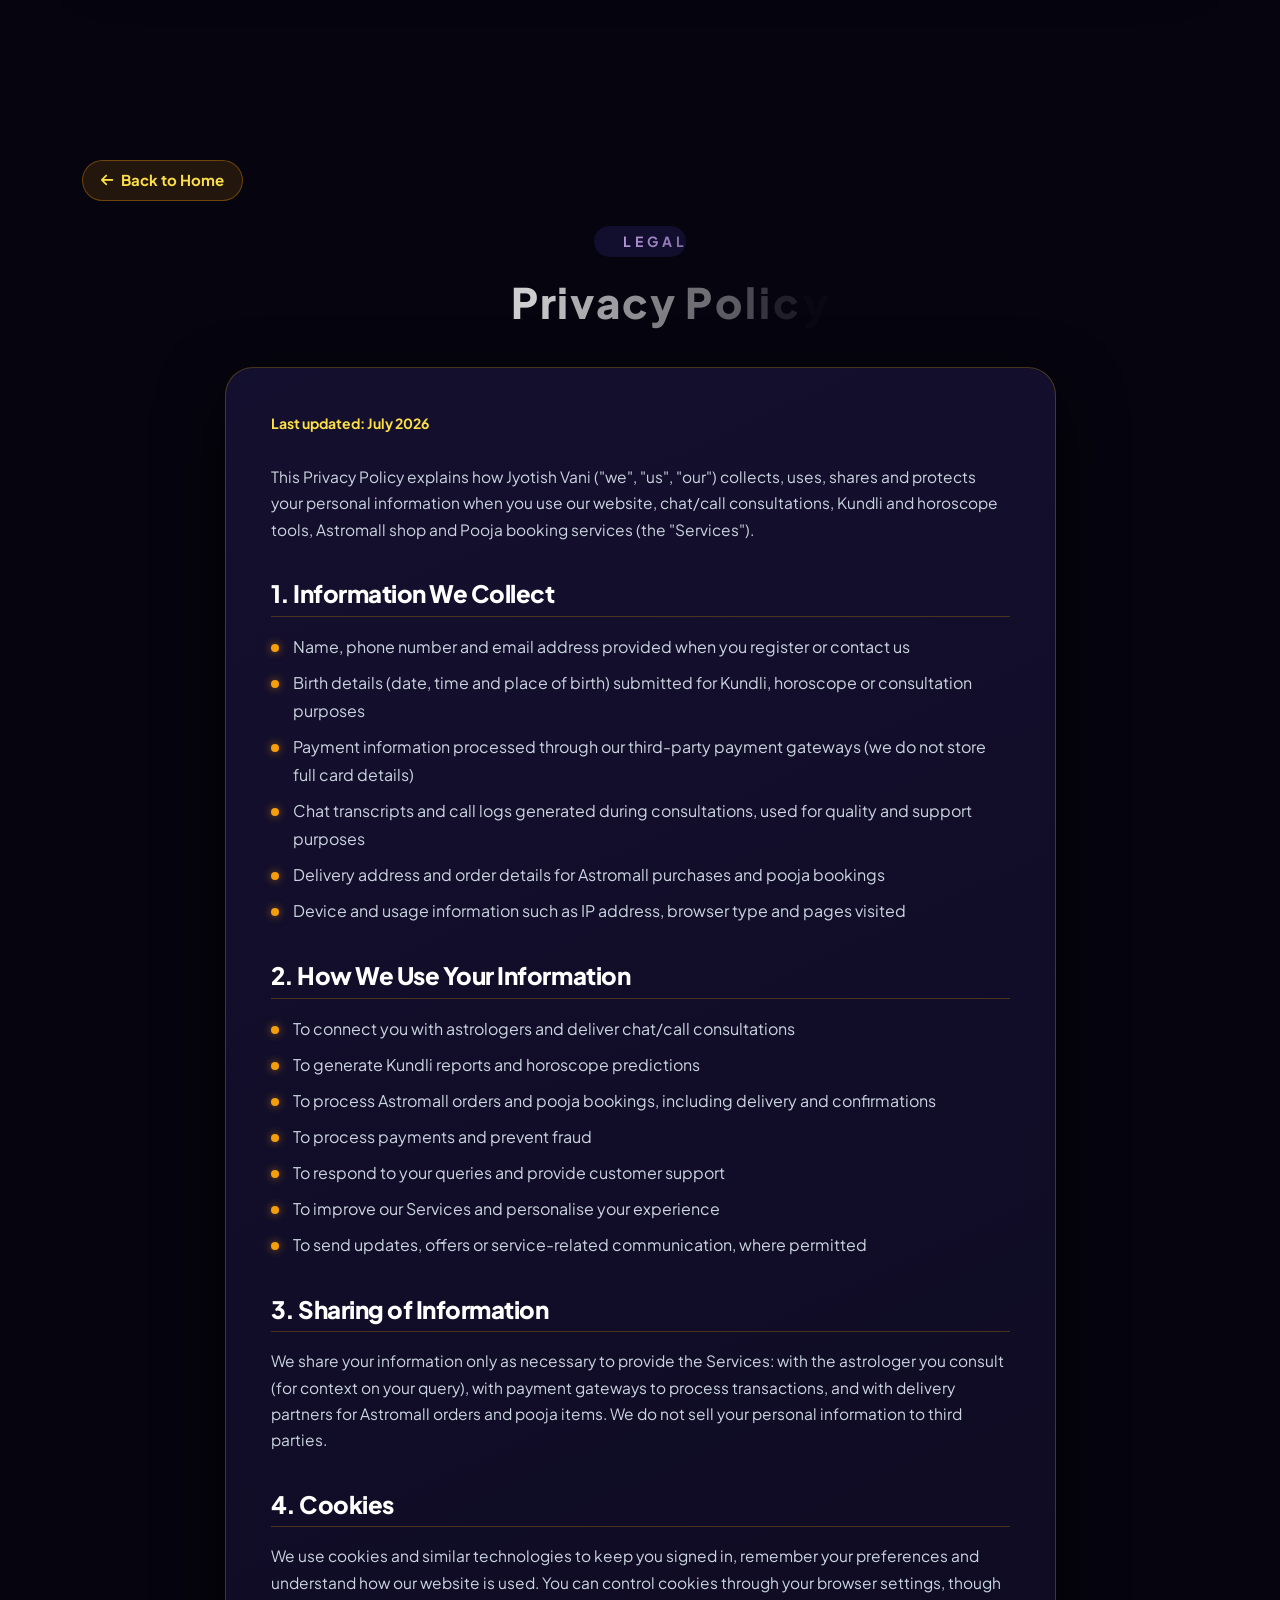
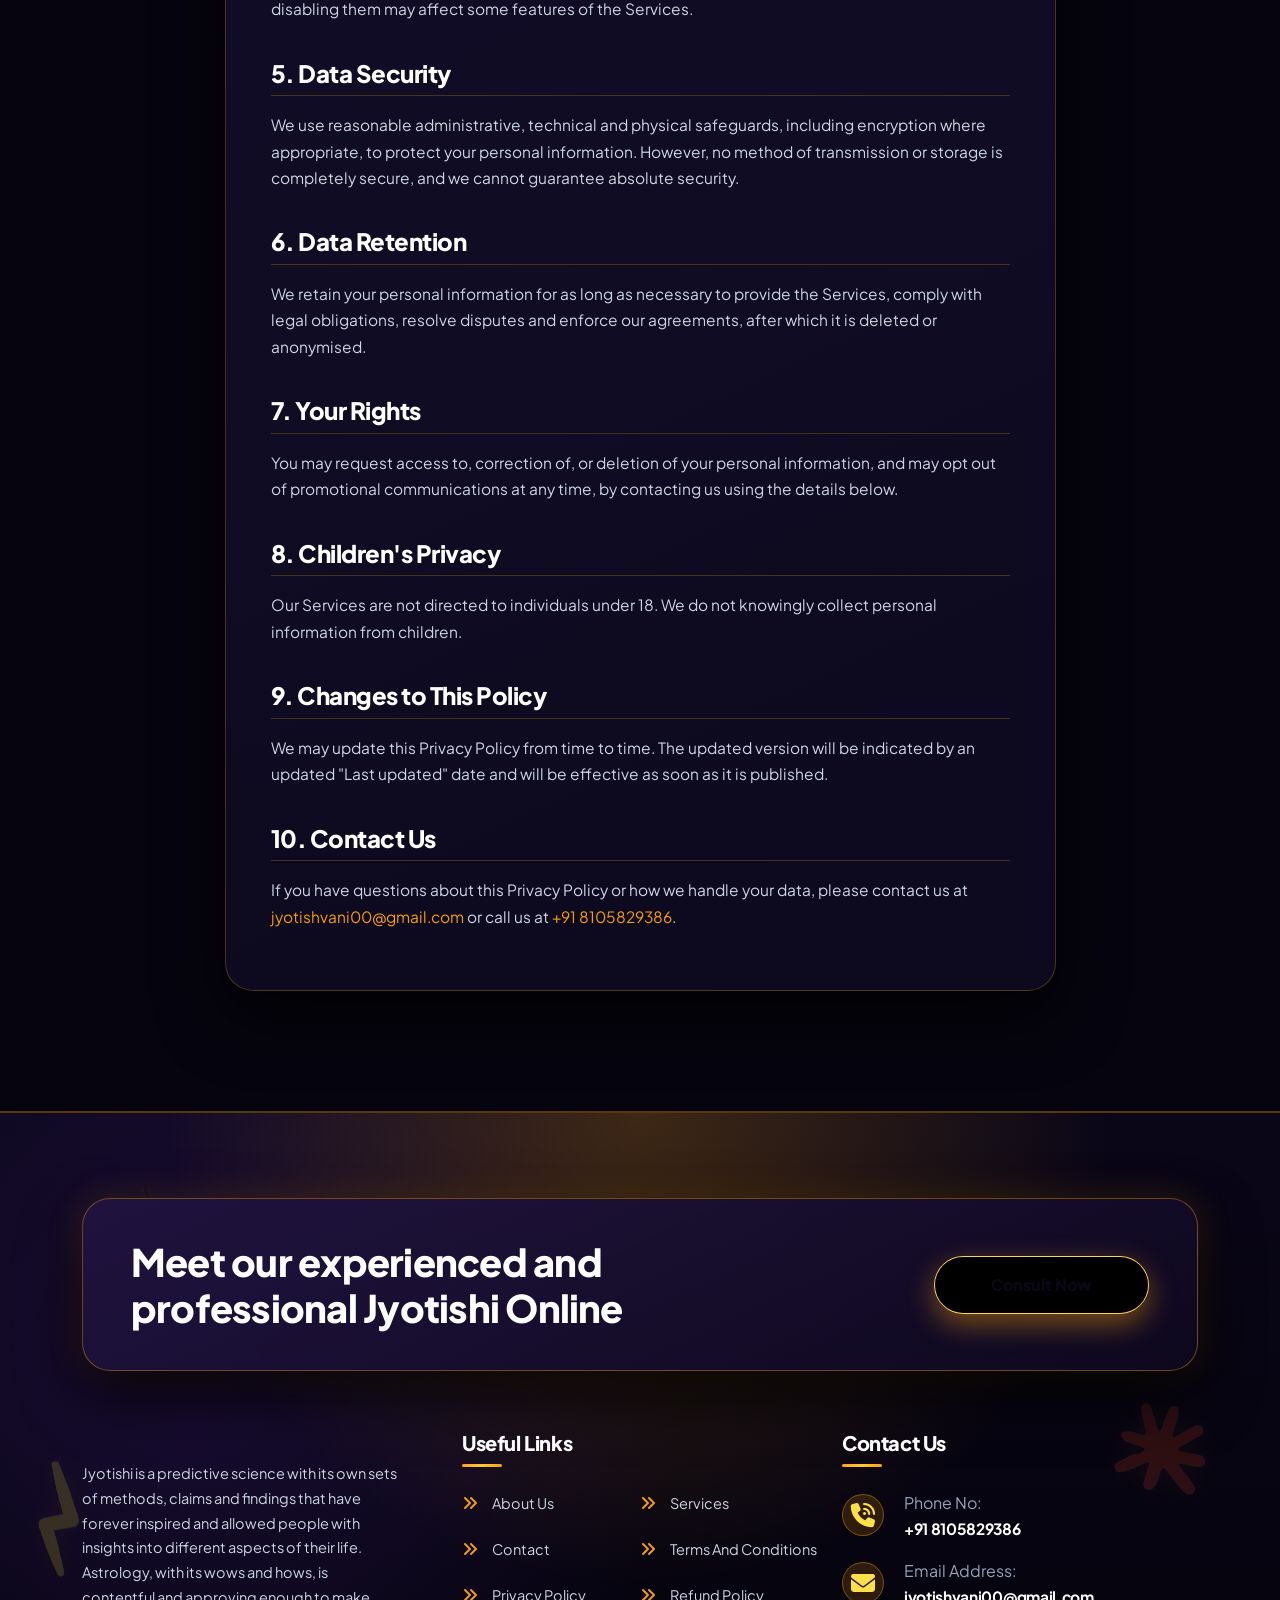
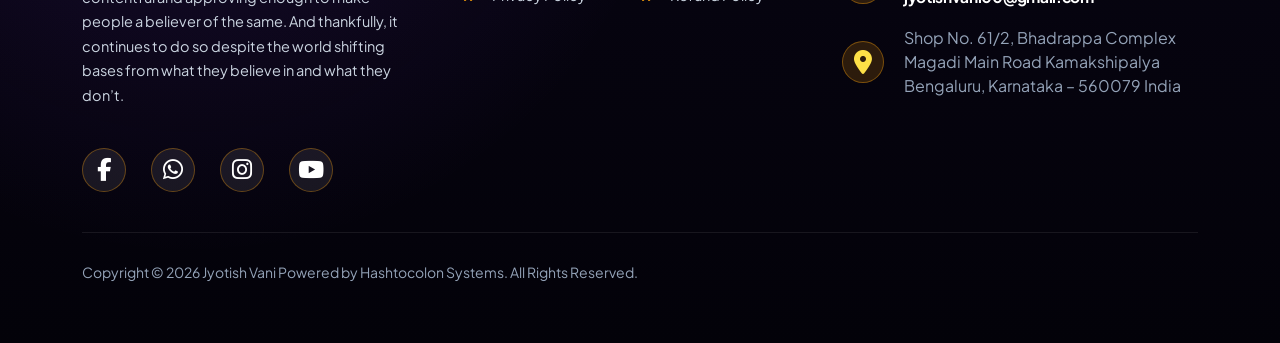
==== commit 3a02ad6f: "first commit" ====
--- a/privacy-policy.html
+++ b/privacy-policy.html
@@ -2,308 +2,302 @@
 <html lang="en">
 
 <head>
-    <meta charset="utf-8" />
-    <meta name="viewport" content="width=device-width, initial-scale=1.0" />
-    <title>Privacy Policy | Jyotish Vani</title>
-    <link rel="icon" type="image/png" href="assets/img/logo-mark.png">
-    <!-- CSS only -->
-    <link rel="stylesheet" type="text/css" href="assets/css/bootstrap.min.css" />
-    <link rel="stylesheet" href="assets/css/owl.carousel.min.css" />
-    <link rel="stylesheet" href="assets/css/owl.theme.default.min.css" />
-    <!-- fancybox -->
-    <link rel="stylesheet" href="assets/css/jquery.fancybox.min.css" />
-    <!-- Font Awesome 6 -->
-    <link rel="stylesheet" href="assets/css/fontawesome.min.css" />
-    <link rel="stylesheet" href="https://cdnjs.cloudflare.com/ajax/libs/font-awesome/6.5.1/css/all.min.css" />
-    <link rel="stylesheet" href="assets/font/flaticon_mycollection.css" />
-    <!-- style -->
-    <link rel="stylesheet" href="assets/css/style.css" />
-    <!-- responsive -->
-    <link rel="stylesheet" href="assets/css/responsive.css" />
+  <meta charset="utf-8" />
+  <meta name="viewport" content="width=device-width, initial-scale=1.0" />
+  <title>Privacy Policy | Jyotish Vani</title>
+  <link rel="icon" type="image/png" href="assets/img/logo-mark.png">
+  <!-- CSS only -->
+  <link rel="stylesheet" type="text/css" href="assets/css/bootstrap.min.css" />
+  <link rel="stylesheet" href="assets/css/owl.carousel.min.css" />
+  <link rel="stylesheet" href="assets/css/owl.theme.default.min.css" />
+  <!-- fancybox -->
+  <link rel="stylesheet" href="assets/css/jquery.fancybox.min.css" />
+  <!-- Font Awesome 6 -->
+  <link rel="stylesheet" href="assets/css/fontawesome.min.css" />
+  <link rel="stylesheet" href="https://cdnjs.cloudflare.com/ajax/libs/font-awesome/6.5.1/css/all.min.css" />
+  <link rel="stylesheet" href="assets/font/flaticon_mycollection.css" />
+  <!-- style -->
+  <link rel="stylesheet" href="assets/css/style.css" />
+  <!-- responsive -->
+  <link rel="stylesheet" href="assets/css/responsive.css" />
+  <!-- Complete Modern Celestial Vedic Design System -->
+  <link rel="stylesheet" href="assets/css/modern-design.css" />
 </head>
 
 <body>
-    <!-- preloader -->
-    <div id="preloader">
+  <!-- preloader -->
+  <div id="preloader">
     <div class="loader-content">
-        <div class="om-symbol">ॐ</div>
-
-        <p>Welcome to</p>
-        <h1>Jyotish Vani</h1>
-
-        <div class="loader-spinner"></div>
-
-        <span>Loading...</span>
+      <div class="om-symbol">ॐ</div>
+
+      <p>Welcome to</p>
+      <h1>Jyotish Vani</h1>
+
+      <div class="loader-spinner"></div>
+
+      <span>Loading...</span>
     </div>
-</div>
-    <!-- preloader end -->
-    <!-- header -->
-    <header id="stickyHeader">
-        <div class="container">
-            <div class="top-bar">
-                <div class="logo">
-                    <a href="index.html">
-              <img alt="logo" src="assets/img/logo-mark.jpeg" />
-              <b>
-                Jyotish Vani
-              </b>
-            </a>
-                </div>
-                <nav class="navbar">
-                    <ul class="navbar-links">
-                        <li class="navbar-dropdown"><a href="index.html#"> About Us</a></li>
-                        <li class="navbar-dropdown"><a href="index.html#"> Services</a></li>
-                        <li class="navbar-dropdown"><a href="index.html#"> Contact </a></li>
-                    </ul>
-                </nav>
-                
+  </div>
+  <!-- preloader end -->
+  <!-- header -->
+  <header id="stickyHeader">
+    <div class="container">
+      <div class="top-bar">
+        <div class="logo">
+          <a href="index.html">
+            <img alt="logo" src="assets/img/logo-mark.jpeg" />
+            <b>
+              Jyotish Vani
+            </b>
+          </a>
+        </div>
+        <nav class="navbar">
+          <ul class="navbar-links">
+            <li class="navbar-dropdown"><a href="index.html#"> About Us</a></li>
+            <li class="navbar-dropdown"><a href="index.html#"> Services</a></li>
+            <li class="navbar-dropdown"><a href="index.html#"> Contact </a></li>
+          </ul>
+        </nav>
+
+      </div>
+    </div>
+  </header>
+  <!-- header end -->
+  <section class="breadcrumbs"></section>
+  <section class="gap no-top">
+    <div class="container">
+      <a href="index.html" class="back-link"><i class="fa-solid fa-arrow-left"></i> Back to Home</a>
+      <div class="heading sec-title-animation animation-style2">
+        <span class="title-animation">Legal</span>
+        <h2 class="title-animation">Privacy Policy</h2>
+      </div>
+      <div class="row justify-content-center">
+        <div class="col-lg-9">
+          <div class="policy-content">
+            <span class="updated-on">Last updated: July 2026</span>
+
+            <p>
+              This Privacy Policy explains how Jyotish Vani
+              ("we", "us", "our") collects, uses, shares and
+              protects your personal information when you use our
+              website, chat/call consultations, Kundli and
+              horoscope tools, Astromall shop and Pooja booking
+              services (the "Services").
+            </p>
+
+            <h3>1. Information We Collect</h3>
+            <ul>
+              <li>Name, phone number and email address provided when you register or contact us</li>
+              <li>Birth details (date, time and place of birth) submitted for Kundli, horoscope or consultation purposes
+              </li>
+              <li>Payment information processed through our third-party payment gateways (we do not store full card
+                details)</li>
+              <li>Chat transcripts and call logs generated during consultations, used for quality and support purposes
+              </li>
+              <li>Delivery address and order details for Astromall purchases and pooja bookings</li>
+              <li>Device and usage information such as IP address, browser type and pages visited</li>
+            </ul>
+
+            <h3>2. How We Use Your Information</h3>
+            <ul>
+              <li>To connect you with astrologers and deliver chat/call consultations</li>
+              <li>To generate Kundli reports and horoscope predictions</li>
+              <li>To process Astromall orders and pooja bookings, including delivery and confirmations</li>
+              <li>To process payments and prevent fraud</li>
+              <li>To respond to your queries and provide customer support</li>
+              <li>To improve our Services and personalise your experience</li>
+              <li>To send updates, offers or service-related communication, where permitted</li>
+            </ul>
+
+            <h3>3. Sharing of Information</h3>
+            <p>
+              We share your information only as necessary to
+              provide the Services: with the astrologer you
+              consult (for context on your query), with payment
+              gateways to process transactions, and with delivery
+              partners for Astromall orders and pooja items. We do
+              not sell your personal information to third parties.
+            </p>
+
+            <h3>4. Cookies</h3>
+            <p>
+              We use cookies and similar technologies to keep you
+              signed in, remember your preferences and understand
+              how our website is used. You can control cookies
+              through your browser settings, though disabling them
+              may affect some features of the Services.
+            </p>
+
+            <h3>5. Data Security</h3>
+            <p>
+              We use reasonable administrative, technical and
+              physical safeguards, including encryption where
+              appropriate, to protect your personal information.
+              However, no method of transmission or storage is
+              completely secure, and we cannot guarantee absolute
+              security.
+            </p>
+
+            <h3>6. Data Retention</h3>
+            <p>
+              We retain your personal information for as long as
+              necessary to provide the Services, comply with legal
+              obligations, resolve disputes and enforce our
+              agreements, after which it is deleted or
+              anonymised.
+            </p>
+
+            <h3>7. Your Rights</h3>
+            <p>
+              You may request access to, correction of, or
+              deletion of your personal information, and may
+              opt out of promotional communications at any time,
+              by contacting us using the details below.
+            </p>
+
+            <h3>8. Children's Privacy</h3>
+            <p>
+              Our Services are not directed to individuals under
+              18. We do not knowingly collect personal
+              information from children.
+            </p>
+
+            <h3>9. Changes to This Policy</h3>
+            <p>
+              We may update this Privacy Policy from time to
+              time. The updated version will be indicated by an
+              updated "Last updated" date and will be effective
+              as soon as it is published.
+            </p>
+
+            <h3>10. Contact Us</h3>
+            <p>
+              If you have questions about this Privacy Policy or
+              how we handle your data, please contact us at
+              <a href="mailto:jyotishvani00@gmail.com">jyotishvani00@gmail.com</a>
+              or call us at
+              <a href="tel:+918105829386">+91 8105829386</a>.
+            </p>
+          </div>
+        </div>
+      </div>
+    </div>
+  </section>
+  <footer class="gap no-bottom">
+    <div class="container">
+      <div class="footer-try">
+        <div>
+          <h2>Meet our experienced and professional Jyotishi Online</h2>
+        </div>
+        <a href="index.html#" class="button btn"><span><span>Consult Now</span></span></a>
+      </div>
+      <div class="row">
+        <div class="col-lg-4">
+          <div class="footer-logo">
+            <!-- <img src="assets/img/logo.png" alt="img"> -->
+            <p>
+              Jyotishi is a predictive science with its own sets of methods,
+              claims and findings that have forever inspired and allowed
+              people with insights into different aspects of their life.
+              Astrology, with its wows and hows, is contentful and approving
+              enough to make people a believer of the same. And thankfully, it
+              continues to do so despite the world shifting bases from what
+              they believe in and what they don’t.
+            </p>
+            <ul class="social-media">
+              <li>
+                <a href="#"><i class="fa-brands fa-facebook-f"></i></a>
+              </li>
+              <li>
+                <a href="#"><i class="fa-brands fa-whatsapp"></i></a>
+              </li>
+              <li>
+                <a href="#"><i class="fa-brands fa-instagram"></i></a>
+              </li>
+              <li>
+                <a href="#"><i class="fa-brands fa-youtube"></i></a>
+              </li>
+            </ul>
+          </div>
+        </div>
+        <div class="col-lg-4 col-md-12">
+          <div class="widget-title">
+            <h3>Useful Links</h3>
+            <ul>
+              <li>
+                <i class="fa-solid fa-angles-right"></i><a href="#">About Us</a>
+              </li>
+              <li>
+                <i class="fa-solid fa-angles-right"></i><a href="index.html#">Services </a>
+              </li>
+              <li>
+                <i class="fa-solid fa-angles-right"></i><a href="index.html#">Contact </a>
+              </li>
+              <li>
+                <i class="fa-solid fa-angles-right"></i><a href="terms-and-conditions.html">Terms And Conditions </a>
+              </li>
+              <li>
+                <i class="fa-solid fa-angles-right"></i><a href="privacy-policy.html">Privacy Policy </a>
+              </li>
+              <li>
+                <i class="fa-solid fa-angles-right"></i><a href="refund-policy.html">Refund Policy </a>
+              </li>
+            </ul>
+          </div>
+        </div>
+        <div class="col-lg-4 col-md-6">
+          <div class="widget-title">
+            <h3>Contact Us</h3>
+            <div class="get-in-touch">
+              <div><i class="fa-solid fa-phone-volume"></i></div>
+              <div>
+                <span>Phone No:</span>
+                <h6><a href="tel:+918105829386">+91 8105829386</a></h6>
+              </div>
             </div>
-        </div>
-    </header>
-    <!-- header end -->
-    <section class="breadcrumbs"></section>
-    <section class="gap no-top">
-        <div class="container">
-            <a href="index.html" class="back-link"><i class="fa-solid fa-arrow-left"></i> Back to Home</a>
-            <div class="heading sec-title-animation animation-style2">
-                <span class="title-animation">Legal</span>
-                <h2 class="title-animation">Privacy Policy</h2>
+            <div class="get-in-touch">
+              <div><i class="fa-solid fa-envelope"></i></div>
+              <div>
+                <span>Email Address:</span>
+                <h6>
+                  <a href="mailto:jyotishvani00@gmail.com">jyotishvani00@gmail.com</a>
+                </h6>
+              </div>
             </div>
-            <div class="row justify-content-center">
-                <div class="col-lg-9">
-                    <div class="policy-content">
-                        <span class="updated-on">Last updated: July 2026</span>
-
-                        <p>
-                            This Privacy Policy explains how Jyotish Vani
-                            ("we", "us", "our") collects, uses, shares and
-                            protects your personal information when you use our
-                            website, chat/call consultations, Kundli and
-                            horoscope tools, Astromall shop and Pooja booking
-                            services (the "Services").
-                        </p>
-
-                        <h3>1. Information We Collect</h3>
-                        <ul>
-                            <li>Name, phone number and email address provided when you register or contact us</li>
-                            <li>Birth details (date, time and place of birth) submitted for Kundli, horoscope or consultation purposes</li>
-                            <li>Payment information processed through our third-party payment gateways (we do not store full card details)</li>
-                            <li>Chat transcripts and call logs generated during consultations, used for quality and support purposes</li>
-                            <li>Delivery address and order details for Astromall purchases and pooja bookings</li>
-                            <li>Device and usage information such as IP address, browser type and pages visited</li>
-                        </ul>
-
-                        <h3>2. How We Use Your Information</h3>
-                        <ul>
-                            <li>To connect you with astrologers and deliver chat/call consultations</li>
-                            <li>To generate Kundli reports and horoscope predictions</li>
-                            <li>To process Astromall orders and pooja bookings, including delivery and confirmations</li>
-                            <li>To process payments and prevent fraud</li>
-                            <li>To respond to your queries and provide customer support</li>
-                            <li>To improve our Services and personalise your experience</li>
-                            <li>To send updates, offers or service-related communication, where permitted</li>
-                        </ul>
-
-                        <h3>3. Sharing of Information</h3>
-                        <p>
-                            We share your information only as necessary to
-                            provide the Services: with the astrologer you
-                            consult (for context on your query), with payment
-                            gateways to process transactions, and with delivery
-                            partners for Astromall orders and pooja items. We do
-                            not sell your personal information to third parties.
-                        </p>
-
-                        <h3>4. Cookies</h3>
-                        <p>
-                            We use cookies and similar technologies to keep you
-                            signed in, remember your preferences and understand
-                            how our website is used. You can control cookies
-                            through your browser settings, though disabling them
-                            may affect some features of the Services.
-                        </p>
-
-                        <h3>5. Data Security</h3>
-                        <p>
-                            We use reasonable administrative, technical and
-                            physical safeguards, including encryption where
-                            appropriate, to protect your personal information.
-                            However, no method of transmission or storage is
-                            completely secure, and we cannot guarantee absolute
-                            security.
-                        </p>
-
-                        <h3>6. Data Retention</h3>
-                        <p>
-                            We retain your personal information for as long as
-                            necessary to provide the Services, comply with legal
-                            obligations, resolve disputes and enforce our
-                            agreements, after which it is deleted or
-                            anonymised.
-                        </p>
-
-                        <h3>7. Your Rights</h3>
-                        <p>
-                            You may request access to, correction of, or
-                            deletion of your personal information, and may
-                            opt out of promotional communications at any time,
-                            by contacting us using the details below.
-                        </p>
-
-                        <h3>8. Children's Privacy</h3>
-                        <p>
-                            Our Services are not directed to individuals under
-                            18. We do not knowingly collect personal
-                            information from children.
-                        </p>
-
-                        <h3>9. Changes to This Policy</h3>
-                        <p>
-                            We may update this Privacy Policy from time to
-                            time. The updated version will be indicated by an
-                            updated "Last updated" date and will be effective
-                            as soon as it is published.
-                        </p>
-
-                        <h3>10. Contact Us</h3>
-                        <p>
-                            If you have questions about this Privacy Policy or
-                            how we handle your data, please contact us at
-                            <a href="mailto:jyotishvani00@gmail.com">jyotishvani00@gmail.com</a>
-                            or call us at
-                            <a href="tel:+918105829386">+91 8105829386</a>.
-                        </p>
-                    </div>
-                </div>
-            </div>
-        </div>
-    </section>
-    <footer
-      class="gap no-bottom"
-      style="background-image: url(assets/img/footer.jpg)"
-    >
-      <div class="container">
-        <div class="footer-try">
-          <div>
-            <h2>Meet our experienced and professional Jyotishi Online</h2>
-          </div>
-          <a href="index.html#" class="button btn"
-            ><span><span>Consult Now</span></span></a
-          >
-        </div>
-        <div class="row">
-          <div class="col-lg-4">
-            <div class="footer-logo">
-              <!-- <img src="assets/img/logo.png" alt="img"> -->
-              <p>
-                Jyotishi is a predictive science with its own sets of methods,
-                claims and findings that have forever inspired and allowed
-                people with insights into different aspects of their life.
-                Astrology, with its wows and hows, is contentful and approving
-                enough to make people a believer of the same. And thankfully, it
-                continues to do so despite the world shifting bases from what
-                they believe in and what they don’t.
-              </p>
-              <ul class="social-media">
-                <li>
-                  <a href="#"><i class="fa-brands fa-facebook-f"></i></a>
-                                </li>
-                                <li>
-                                    <a href="#"><i class="fa-brands fa-whatsapp"></i></a>
-                                </li>
-                                <li>
-                                    <a href="#"><i class="fa-brands fa-instagram"></i></a>
-                                </li>
-                                <li>
-                                    <a href="#"><i class="fa-brands fa-youtube"></i></a>
-                                </li>
-                                </ul>
-                            </div>
-                        </div>
-                        <div class="col-lg-4 col-md-12">
-                            <div class="widget-title">
-                                <h3>Useful Links</h3>
-                                <ul>
-                                    <li>
-                                        <i class="fa-solid fa-angles-right"></i
-                  ><a href="#">About Us</a>
-                </li>
-                <li>
-                  <i class="fa-solid fa-angles-right"></i
-                  ><a href="index.html#">Services </a>
-                </li>
-                <li>
-                  <i class="fa-solid fa-angles-right"></i
-                  ><a href="index.html#">Contact </a>
-                </li>
-                <li>
-                  <i class="fa-solid fa-angles-right"></i
-                  ><a href="terms-and-conditions.html">Terms And Conditions </a>
-                </li>
-                <li>
-                  <i class="fa-solid fa-angles-right"></i
-                  ><a href="privacy-policy.html">Privacy Policy </a>
-                </li>
-                <li>
-                  <i class="fa-solid fa-angles-right"></i
-                  ><a href="refund-policy.html">Refund Policy </a>
-                </li>
-              </ul>
-            </div>
-          </div>
-          <div class="col-lg-4 col-md-6">
-            <div class="widget-title">
-              <h3>Contact Us</h3>
-              <div class="get-in-touch">
-                <div><i class="fa-solid fa-phone-volume"></i></div>
-                            <div>
-                                <span>Phone No:</span>
-                                <h6><a href="tel:+918105829386">+91 8105829386</a></h6>
-                            </div>
-                        </div>
-                        <div class="get-in-touch">
-                            <div><i class="fa-solid fa-envelope"></i></div>
-                            <div>
-                                <span>Email Address:</span>
-                                <h6>
-                                    <a href="mailto:jyotishvani00@gmail.com">jyotishvani00@gmail.com</a
-                    >
-                  </h6>
-                </div>
-              </div>
-              <div class="get-in-touch mb-0">
-                <div><i class="fa-solid fa-location-dot"></i></div>
-                <div>
-                  <span class="pt-2 pb-0">Shop No. 61/2, Bhadrappa Complex 
-                    Magadi Main Road Kamakshipalya Bengaluru, Karnataka – 560079 India</span>
-                </div>
+            <div class="get-in-touch mb-0">
+              <div><i class="fa-solid fa-location-dot"></i></div>
+              <div>
+                <span class="pt-2 pb-0">Shop No. 61/2, Bhadrappa Complex
+                  Magadi Main Road Kamakshipalya Bengaluru, Karnataka – 560079 India</span>
               </div>
             </div>
           </div>
         </div>
-        <div class="all-rights">
-          <p>
-            Copyright © 2026 Jyotish Vani Powered by Hashtocolon Systems. All
-            Rights Reserved.
-          </p>
-        </div>
-      </div>
-      <ul class="shaps-img">
-        <li><img src="assets/img/shaps-4.png" alt="img" /></li>
-        <li><img src="assets/img/shaps-1.png" alt="img" /></li>
-        <li><img src="assets/img/shaps-2.png" alt="img" /></li>
-      </ul>
-    </footer>
-    <div id="scroll-percentage"><span id="scroll-percentage-value"></span></div>
-    <!-- jQuery -->
-    <script src="assets/js/jquery-3.6.0.min.js"></script>
-    <script src="assets/js/bootstrap.min.js"></script>
-    <script src="assets/js/jquery.fancybox.min.js"></script>
-    <script src="assets/js/splitText.js"></script>
-    <script src="assets/js/gsap.js"></script>
-    <script src="assets/js/scrolltrigger.js"></script>
-    <script src="assets/js/custom.js"></script>
-    <script src="assets/js/sweetalert.min.js"></script>
-    <script src="assets/js/contact.js"></script>
-  </body>
-</html>
+      </div>
+      <div class="all-rights">
+        <p>
+          Copyright © 2026 Jyotish Vani Powered by Hashtocolon Systems. All
+          Rights Reserved.
+        </p>
+      </div>
+    </div>
+    <ul class="shaps-img">
+      <li><img src="assets/img/shaps-4.png" alt="img" /></li>
+      <li><img src="assets/img/shaps-1.png" alt="img" /></li>
+      <li><img src="assets/img/shaps-2.png" alt="img" /></li>
+    </ul>
+  </footer>
+  <div id="scroll-percentage"><span id="scroll-percentage-value"></span></div>
+  <!-- jQuery -->
+  <script src="assets/js/jquery-3.6.0.min.js"></script>
+  <script src="assets/js/bootstrap.min.js"></script>
+  <script src="assets/js/jquery.fancybox.min.js"></script>
+  <script src="assets/js/splitText.js"></script>
+  <script src="assets/js/gsap.js"></script>
+  <script src="assets/js/scrolltrigger.js"></script>
+  <script src="assets/js/custom.js"></script>
+  <script src="assets/js/sweetalert.min.js"></script>
+  <script src="assets/js/contact.js"></script>
+</body>
+
+</html>
--- a/assets/css/style.css
+++ b/assets/css/style.css
@@ -39,8 +39,8 @@
 
 @import url('https://fonts.googleapis.com/css2?family=Inter:ital,opsz,wght@0,14..32,100..900;1,14..32,100..900&amp;display=swap');
 :root {
-    --bgcolor: #f17a18;
-    --main-color: #372f47;
+    --bgcolor: #f59e0b;
+    --main-color: #120e2e;
 }
 
 body,
--- a/assets/css/modern-design.css
+++ b/assets/css/modern-design.css
@@ -0,0 +1,1429 @@
+/* ==========================================================================
+   JYOTISH VANI - COMPLETE MODERN MULTI-REALM VEDIC DESIGN SYSTEM
+   Every section features a DISTINCT, UNIQUE background design and color palette
+   ========================================================================== */
+
+@import url('https://fonts.googleapis.com/css2?family=Cinzel:wght@600;700;800;900&family=Plus+Jakarta+Sans:ital,wght@0,300;0,400;0,500;0,600;0,700;0,800;1,400&display=swap');
+
+:root {
+    /* Core Typography Colors */
+    --text-white: #ffffff;
+    --text-heading: #f8fafc;
+    --text-silver: #cbd5e1;
+    --text-muted: #94a3b8;
+    
+    /* Sacred Vedic Gold Accents */
+    --gold-primary: #f59e0b;
+    --gold-light: #fde047;
+    --gold-rich: #d97706;
+    --gold-amber: #ff9f1c;
+    --gold-gradient: linear-gradient(135deg, #ff9f1c 0%, #ffc837 50%, #f59e0b 100%);
+    --gold-glow: 0 0 28px rgba(245, 158, 11, 0.35);
+}
+
+/* Global Reset */
+html {
+    scroll-behavior: smooth !important;
+}
+
+html, body {
+    background-color: #06040e !important;
+    color: var(--text-silver) !important;
+    font-family: 'Plus Jakarta Sans', -apple-system, BlinkMacSystemFont, "Segoe UI", Roboto, sans-serif !important;
+    overflow-x: hidden !important;
+    -webkit-font-smoothing: antialiased;
+    -moz-osx-font-smoothing: grayscale;
+}
+
+h1, h2, h3, h4, h5, h6 {
+    color: var(--text-white) !important;
+    font-weight: 700;
+    letter-spacing: -0.02em;
+}
+
+p {
+    color: var(--text-silver) !important;
+    font-size: 15.5px;
+    line-height: 1.7;
+}
+
+a {
+    color: var(--gold-primary);
+    transition: all 0.25s ease;
+}
+
+a:hover {
+    color: var(--gold-light);
+}
+
+/* Subtle decorative floating shapes */
+ul.shaps-img {
+    pointer-events: none !important;
+    z-index: 1 !important;
+}
+
+ul.shaps-img li img {
+    opacity: 0.16 !important;
+    filter: drop-shadow(0 0 10px rgba(245, 158, 11, 0.3)) !important;
+}
+
+/* ==========================================================================
+   00. PRELOADER - RADIANT SACRED OM AURA
+   ========================================================================== */
+
+#preloader {
+    position: fixed;
+    inset: 0;
+    width: 100%;
+    height: 100vh;
+    z-index: 999999 !important;
+    display: flex;
+    justify-content: center;
+    align-items: center;
+    background: radial-gradient(circle at center, #231245 0%, #080415 80%) !important;
+}
+
+.loader-content {
+    text-align: center;
+}
+
+.om-symbol {
+    font-size: 78px;
+    color: var(--gold-light) !important;
+    text-shadow: 0 0 40px rgba(245, 158, 11, 0.85), 0 0 80px rgba(245, 158, 11, 0.45);
+    animation: omPulse 2s ease-in-out infinite alternate;
+}
+
+@keyframes omPulse {
+    0% { transform: scale(0.96); filter: brightness(0.95); }
+    100% { transform: scale(1.08); filter: brightness(1.3); text-shadow: 0 0 60px rgba(253, 224, 71, 0.95), 0 0 100px rgba(245, 158, 11, 0.65); }
+}
+
+.loader-content p {
+    color: var(--text-silver) !important;
+    text-transform: uppercase;
+    letter-spacing: 2px;
+    font-size: 14px !important;
+    margin: 10px 0;
+}
+
+.loader-content h1 {
+    font-size: 48px !important;
+    font-weight: 800;
+    background: linear-gradient(135deg, #ffffff 0%, #fde047 50%, #f59e0b 100%) !important;
+    -webkit-background-clip: text !important;
+    -webkit-text-fill-color: transparent !important;
+    margin-bottom: 20px;
+}
+
+.loader-spinner {
+    width: 48px;
+    height: 48px;
+    border-radius: 50%;
+    border: 3px solid rgba(245, 158, 11, 0.15) !important;
+    border-top: 3px solid var(--gold-primary) !important;
+    border-right: 3px solid var(--gold-light) !important;
+    box-shadow: 0 0 20px rgba(245, 158, 11, 0.4);
+    animation: spin 1s linear infinite;
+    margin: 0 auto 15px auto;
+}
+
+@keyframes spin {
+    to { transform: rotate(360deg); }
+}
+
+.loader-content span {
+    color: var(--gold-light) !important;
+    letter-spacing: 2px;
+    font-weight: 600;
+}
+
+/* ==========================================================================
+   01. HEADER & NAVIGATION - FLOATING CELESTIAL ACRYLIC CAPSULE
+   ========================================================================== */
+
+#stickyHeader {
+    padding: 16px 0;
+    transition: all 0.4s cubic-bezier(0.16, 1, 0.3, 1);
+    z-index: 1000;
+}
+
+#stickyHeader.slideUp {
+    transform: translateY(-110%);
+}
+
+#stickyHeader.slideDown {
+    transform: translateY(0);
+}
+
+.top-bar {
+    background: rgba(13, 10, 30, 0.88) !important;
+    backdrop-filter: blur(22px) !important;
+    -webkit-backdrop-filter: blur(22px) !important;
+    border: 1.5px solid rgba(245, 158, 11, 0.3) !important;
+    border-radius: 40px !important;
+    padding: 12px 36px !important;
+    box-shadow: 0 14px 40px -5px rgba(0, 0, 0, 0.7), 0 0 25px rgba(245, 158, 11, 0.12) !important;
+    transition: all 0.35s ease;
+}
+
+.top-bar:hover {
+    border-color: rgba(245, 158, 11, 0.5) !important;
+    box-shadow: 0 18px 48px -5px rgba(0, 0, 0, 0.8), 0 0 32px rgba(245, 158, 11, 0.2) !important;
+}
+
+.logo a {
+    display: inline-flex;
+    align-items: center;
+    gap: 12px;
+    color: var(--text-white) !important;
+}
+
+.logo img {
+    width: 44px;
+    height: 44px;
+    border-radius: 50%;
+    object-fit: cover;
+    border: 2px solid var(--gold-primary);
+    box-shadow: 0 0 14px rgba(245, 158, 11, 0.45);
+    transition: transform 0.3s ease;
+}
+
+.logo a:hover img {
+    transform: rotate(12deg) scale(1.05);
+}
+
+.logo b {
+    font-size: 22px !important;
+    font-weight: 800 !important;
+    background: linear-gradient(135deg, #ffffff 0%, #fde047 60%, #f59e0b 100%) !important;
+    -webkit-background-clip: text !important;
+    -webkit-text-fill-color: transparent !important;
+    letter-spacing: -0.3px;
+    padding-left: 0 !important;
+}
+
+.navbar-links {
+    display: flex;
+    align-items: center;
+    gap: 8px;
+    margin: 0;
+    padding: 0;
+}
+
+.navbar-dropdown a {
+    color: #e2e8f0 !important;
+    font-size: 14.5px !important;
+    font-weight: 600 !important;
+    padding: 8px 18px !important;
+    border-radius: 30px;
+    position: relative;
+    transition: all 0.25s ease !important;
+}
+
+.navbar-dropdown a:hover {
+    color: var(--gold-light) !important;
+    background: rgba(245, 158, 11, 0.12);
+}
+
+/* ==========================================================================
+   SECTION 1: HERO SECTION
+   DISTINCT THEME: DEEP COSMIC TWILIGHT & SOLAR SURYA GOLD GALAXY
+   Deep purple/obsidian void with Rotating Vedic Mandala & Starlight Constellation Grid
+   ========================================================================== */
+
+.hero-section.three {
+    background-color: #0d0722 !important;
+    background-image: 
+        url('../img/cosmic-stars-grid.svg'),
+        radial-gradient(circle at 75% 20%, rgba(255, 159, 28, 0.3) 0%, transparent 45%),
+        radial-gradient(circle at 20% 70%, rgba(139, 92, 246, 0.32) 0%, transparent 50%),
+        radial-gradient(circle at 50% 30%, rgba(245, 158, 11, 0.2) 0%, transparent 55%),
+        linear-gradient(180deg, #0d0722 0%, #170d38 55%, #0e0725 100%) !important;
+    background-size: 550px 550px, 100% 100%, 100% 100%, 100% 100%, 100% 100% !important;
+    background-repeat: repeat, no-repeat, no-repeat, no-repeat, no-repeat !important;
+    border-bottom: 1.5px solid rgba(245, 158, 11, 0.3) !important;
+    padding-top: 135px !important;
+    padding-bottom: 80px !important;
+    position: relative;
+    overflow: hidden;
+}
+
+/* Rotating Sacred Vedic Zodiac Mandala in Hero Background */
+.hero-section.three::before {
+    content: '';
+    position: absolute;
+    top: 50%;
+    left: 50%;
+    transform: translate(-50%, -50%);
+    width: 920px;
+    height: 920px;
+    background: url('../img/hero-vedic-mandala.svg') no-repeat center center;
+    background-size: contain;
+    opacity: 0.35;
+    pointer-events: none;
+    z-index: 1;
+    animation: heroMandalaSpin 100s linear infinite;
+}
+
+@keyframes heroMandalaSpin {
+    from {
+        transform: translate(-50%, -50%) rotate(0deg);
+    }
+    to {
+        transform: translate(-50%, -50%) rotate(360deg);
+    }
+}
+
+.hero-section.three .container {
+    position: relative;
+    z-index: 2;
+}
+
+.hero-text span.title-animation a {
+    display: inline-flex;
+    align-items: center;
+    gap: 8px;
+    background: rgba(245, 158, 11, 0.14) !important;
+    color: var(--gold-light) !important;
+    border: 1px solid rgba(245, 158, 11, 0.4) !important;
+    padding: 8px 24px !important;
+    border-radius: 30px !important;
+    font-size: 13.5px !important;
+    font-weight: 700 !important;
+    text-transform: uppercase !important;
+    letter-spacing: 1px !important;
+    margin-bottom: 22px !important;
+    box-shadow: 0 0 22px rgba(245, 158, 11, 0.2);
+}
+
+.hero-text h1 {
+    font-size: 52px !important;
+    font-weight: 800 !important;
+    line-height: 1.18 !important;
+    color: #ffffff !important;
+    margin-bottom: 30px !important;
+    text-shadow: 0 4px 30px rgba(0, 0, 0, 0.6);
+}
+
+/* Talk To Jyotishi Container */
+.talk-jyotishi-container {
+    background: linear-gradient(145deg, rgba(28, 18, 58, 0.92) 0%, rgba(16, 10, 36, 0.96) 100%) !important;
+    border: 1.5px solid rgba(245, 158, 11, 0.38) !important;
+    border-radius: 28px !important;
+    padding: 30px 36px !important;
+    margin-top: 32px !important;
+    box-shadow: 0 25px 65px -10px rgba(0, 0, 0, 0.85), 0 0 40px rgba(245, 158, 11, 0.18) !important;
+    backdrop-filter: blur(20px) !important;
+    -webkit-backdrop-filter: blur(20px) !important;
+    position: relative;
+    z-index: 2;
+    transition: all 0.35s ease !important;
+}
+
+.talk-jyotishi-container:hover {
+    transform: translateY(-4px) !important;
+    border-color: rgba(245, 158, 11, 0.65) !important;
+    box-shadow: 0 32px 75px -10px rgba(0, 0, 0, 0.9), 0 0 50px rgba(245, 158, 11, 0.3) !important;
+}
+
+.tjc-header {
+    border-bottom: 1px solid rgba(245, 158, 11, 0.2) !important;
+    padding-bottom: 18px !important;
+    margin-bottom: 22px !important;
+}
+
+.tjc-live-pill {
+    background: rgba(16, 185, 129, 0.15) !important;
+    border: 1px solid rgba(16, 185, 129, 0.5) !important;
+    color: #6ee7b7 !important;
+    font-size: 13px !important;
+    font-weight: 600 !important;
+    padding: 6px 16px !important;
+    border-radius: 50px !important;
+}
+
+.tjc-rating-pill {
+    color: var(--text-silver) !important;
+}
+
+.tjc-stars {
+    color: var(--gold-light) !important;
+}
+
+.tjc-icon-circle {
+    background: var(--gold-gradient) !important;
+    color: #0b0717 !important;
+    box-shadow: 0 10px 28px rgba(245, 158, 11, 0.45) !important;
+}
+
+.tjc-title-wrap h3 {
+    color: #ffffff !important;
+    font-size: 26px !important;
+    font-weight: 800 !important;
+}
+
+.tjc-tag-fast {
+    background: rgba(245, 158, 11, 0.16) !important;
+    color: var(--gold-light) !important;
+    border: 1px solid rgba(245, 158, 11, 0.4) !important;
+    font-size: 11.5px !important;
+    font-weight: 700 !important;
+    padding: 4px 10px !important;
+    border-radius: 20px !important;
+}
+
+.tjc-info p {
+    color: var(--text-silver) !important;
+    font-size: 14.5px !important;
+}
+
+.tjc-chip {
+    background: rgba(255, 255, 255, 0.08) !important;
+    border: 1px solid rgba(255, 255, 255, 0.14) !important;
+    color: var(--text-silver) !important;
+    font-size: 12px !important;
+    font-weight: 600 !important;
+    padding: 5px 12px !important;
+    border-radius: 20px !important;
+}
+
+.tjc-chip i {
+    color: var(--gold-primary) !important;
+}
+
+.tjc-chip-offer {
+    background: rgba(16, 185, 129, 0.16) !important;
+    border-color: rgba(16, 185, 129, 0.5) !important;
+    color: #6ee7b7 !important;
+}
+
+.tjc-btn-call {
+    background: var(--gold-gradient) !important;
+    color: #0b0717 !important;
+    border: 1px solid #ffd166 !important;
+    box-shadow: 0 8px 24px rgba(245, 158, 11, 0.35) !important;
+}
+
+.tjc-btn-call:hover {
+    transform: translateY(-3px) scale(1.02) !important;
+    box-shadow: 0 12px 32px rgba(245, 158, 11, 0.5) !important;
+    color: #000000 !important;
+}
+
+.tjc-btn-call i, .tjc-btn-call strong {
+    color: #0b0717 !important;
+}
+
+.tjc-btn-call small {
+    color: rgba(11, 7, 23, 0.8) !important;
+}
+
+.tjc-btn-chat {
+    background: rgba(255, 255, 255, 0.08) !important;
+    color: #ffffff !important;
+    border: 1.5px solid rgba(245, 158, 11, 0.45) !important;
+}
+
+.tjc-btn-chat:hover {
+    background: rgba(245, 158, 11, 0.2) !important;
+    border-color: var(--gold-light) !important;
+    color: var(--gold-light) !important;
+    transform: translateY(-3px) scale(1.02) !important;
+}
+
+.tjc-btn-chat i {
+    color: var(--gold-light) !important;
+}
+
+.tjc-btn-chat strong {
+    color: #ffffff !important;
+}
+
+.tjc-btn-chat small {
+    color: var(--text-silver) !important;
+}
+
+/* ==========================================================================
+   SECTION 2: CONSULTATIONS & PRICING (#pricing)
+   DISTINCT THEME: SACRED ROYAL SAFFRON & GOLDEN AMBER REALM
+   Warm, rich, spiritual amber & saffron glow over deep plum velvet
+   ========================================================================== */
+
+#pricing.pricing-section-wrap {
+    background-color: #170928 !important;
+    background-image: 
+        url('../img/pricing-vedic-pattern.svg'),
+        radial-gradient(ellipse at 50% 20%, rgba(255, 119, 0, 0.22) 0%, transparent 55%),
+        radial-gradient(circle at 10% 80%, rgba(245, 158, 11, 0.2) 0%, transparent 45%),
+        radial-gradient(circle at 90% 70%, rgba(217, 119, 6, 0.18) 0%, transparent 45%),
+        linear-gradient(180deg, #170928 0%, #29103e 50%, #150826 100%) !important;
+    background-size: 380px 380px, 100% 100%, 100% 100%, 100% 100%, 100% 100% !important;
+    background-repeat: repeat, no-repeat, no-repeat, no-repeat, no-repeat !important;
+    border-bottom: 1.5px solid rgba(255, 159, 28, 0.25) !important;
+    padding: 85px 0 75px 0 !important;
+    position: relative;
+    z-index: 3;
+}
+
+.pricing-header-pill {
+    background: rgba(255, 159, 28, 0.16) !important;
+    color: #fed7aa !important;
+    border: 1.5px solid rgba(255, 159, 28, 0.45) !important;
+    font-size: 13.5px !important;
+    font-weight: 700 !important;
+    padding: 8px 26px !important;
+    border-radius: 30px !important;
+    text-transform: uppercase !important;
+    letter-spacing: 0.8px !important;
+    box-shadow: 0 0 25px rgba(255, 159, 28, 0.22) !important;
+}
+
+.consult-card {
+    background: linear-gradient(155deg, rgba(38, 18, 62, 0.9) 0%, rgba(20, 9, 36, 0.96) 100%) !important;
+    border: 1.5px solid rgba(255, 159, 28, 0.25) !important;
+    border-radius: 24px !important;
+    padding: 28px 24px !important;
+    box-shadow: 0 16px 40px -10px rgba(0, 0, 0, 0.7) !important;
+    backdrop-filter: blur(16px) !important;
+    -webkit-backdrop-filter: blur(16px) !important;
+    transition: all 0.35s ease !important;
+}
+
+.consult-card:hover {
+    transform: translateY(-8px) !important;
+    border-color: rgba(255, 159, 28, 0.65) !important;
+    box-shadow: 0 24px 55px -10px rgba(0, 0, 0, 0.85), 0 0 35px rgba(255, 159, 28, 0.25) !important;
+}
+
+.consult-card-chat {
+    border-color: rgba(244, 63, 94, 0.35) !important;
+}
+.consult-card-chat:hover {
+    border-color: rgba(244, 63, 94, 0.75) !important;
+    box-shadow: 0 24px 55px -10px rgba(0, 0, 0, 0.85), 0 0 35px rgba(244, 63, 94, 0.3) !important;
+}
+.consult-card-chat .consult-icon-box {
+    background: linear-gradient(135deg, #f43f5e 0%, #be123c 100%) !important;
+}
+
+.consult-card-call {
+    background: linear-gradient(155deg, rgba(50, 24, 82, 0.95) 0%, rgba(25, 11, 44, 0.98) 100%) !important;
+    border: 2px solid rgba(255, 159, 28, 0.65) !important;
+    box-shadow: 0 20px 50px -10px rgba(0, 0, 0, 0.8), 0 0 40px rgba(255, 159, 28, 0.3) !important;
+}
+.consult-card-call:hover {
+    border-color: #ffd166 !important;
+    box-shadow: 0 28px 65px -10px rgba(0, 0, 0, 0.9), 0 0 55px rgba(255, 159, 28, 0.45) !important;
+}
+.consult-card-call .consult-icon-box {
+    background: var(--gold-gradient) !important;
+    color: #0b0717 !important;
+}
+.consult-card-call .consult-btn {
+    background: var(--gold-gradient) !important;
+    color: #0b0717 !important;
+    border: none !important;
+}
+
+.consult-card-mall {
+    border-color: rgba(16, 185, 129, 0.35) !important;
+}
+.consult-card-mall:hover {
+    border-color: rgba(16, 185, 129, 0.75) !important;
+}
+.consult-card-mall .consult-icon-box {
+    background: linear-gradient(135deg, #10b981 0%, #047857 100%) !important;
+}
+
+.consult-card-pooja {
+    border-color: rgba(245, 158, 11, 0.35) !important;
+}
+.consult-card-pooja:hover {
+    border-color: rgba(245, 158, 11, 0.75) !important;
+}
+.consult-card-pooja .consult-icon-box {
+    background: linear-gradient(135deg, #f59e0b 0%, #b45309 100%) !important;
+}
+
+.consult-tag {
+    background: rgba(255, 255, 255, 0.08) !important;
+    color: #f1f5f9 !important;
+    border: 1px solid rgba(255, 255, 255, 0.14) !important;
+}
+
+.consult-title {
+    color: #ffffff !important;
+    font-size: 19px !important;
+    font-weight: 800 !important;
+}
+
+.consult-desc {
+    color: var(--text-silver) !important;
+    font-size: 13.5px !important;
+}
+
+.consult-price-current {
+    color: #ffffff !important;
+    font-size: 20px !important;
+    font-weight: 800 !important;
+}
+
+.consult-price-old {
+    color: var(--text-muted) !important;
+}
+
+.consult-btn {
+    background: rgba(255, 255, 255, 0.08) !important;
+    color: #ffffff !important;
+    border: 1px solid rgba(255, 159, 28, 0.35) !important;
+}
+
+.consult-card:hover .consult-btn {
+    background: var(--gold-gradient) !important;
+    color: #0b0717 !important;
+    border-color: #ffd166 !important;
+}
+
+/* ==========================================================================
+   SECTION 3: SACRED VEDIC SOLUTIONS (#about)
+   DISTINCT THEME: CELESTIAL SAPPHIRE & MIDNIGHT NAKSHATRA BLUE REALM
+   Cool, mystical, deep starry night sky reminiscent of Vedic astrology charts
+   ========================================================================== */
+
+#about {
+    position: relative;
+    background-color: #070e24 !important;
+    background-image: 
+        url('../img/services-kundli-chart.svg'),
+        radial-gradient(circle at 80% 25%, rgba(14, 165, 233, 0.24) 0%, transparent 48%),
+        radial-gradient(circle at 18% 75%, rgba(99, 102, 241, 0.25) 0%, transparent 50%),
+        radial-gradient(circle at 50% 50%, rgba(2, 132, 199, 0.15) 0%, transparent 55%),
+        linear-gradient(180deg, #070e24 0%, #0e1e47 50%, #08102b 100%) !important;
+    background-position: center center, center center, center center, center center, center center !important;
+    background-size: 750px 750px, 100% 100%, 100% 100%, 100% 100%, 100% 100% !important;
+    background-repeat: no-repeat, no-repeat, no-repeat, no-repeat, no-repeat !important;
+    border-bottom: 1.5px solid rgba(14, 165, 233, 0.28) !important;
+    padding: 85px 0 !important;
+    z-index: 3;
+}
+
+.services-badge-pill {
+    background: rgba(14, 165, 233, 0.15) !important;
+    color: #7dd3fc !important;
+    border: 1.5px solid rgba(14, 165, 233, 0.45) !important;
+    font-size: 13px !important;
+    font-weight: 700 !important;
+    padding: 7px 22px !important;
+    border-radius: 30px !important;
+    box-shadow: 0 0 25px rgba(14, 165, 233, 0.22) !important;
+}
+
+.services-header h2 {
+    color: #ffffff !important;
+    font-size: 42px !important;
+    font-weight: 800 !important;
+}
+
+.services-header p {
+    color: #94a3b8 !important;
+}
+
+.service-grid-card {
+    background: linear-gradient(155deg, rgba(16, 32, 70, 0.88) 0%, rgba(8, 18, 42, 0.95) 100%) !important;
+    border: 1.5px solid rgba(14, 165, 233, 0.25) !important;
+    border-radius: 24px !important;
+    padding: 30px 26px !important;
+    box-shadow: 0 16px 40px -10px rgba(0, 0, 0, 0.7) !important;
+    backdrop-filter: blur(16px) !important;
+    -webkit-backdrop-filter: blur(16px) !important;
+    transition: all 0.35s ease !important;
+}
+
+.service-grid-card::after {
+    background: linear-gradient(90deg, #38bdf8, #818cf8) !important;
+}
+
+.service-grid-card:hover {
+    transform: translateY(-8px) !important;
+    border-color: rgba(56, 189, 248, 0.65) !important;
+    box-shadow: 0 24px 55px -10px rgba(0, 0, 0, 0.85), 0 0 35px rgba(56, 189, 248, 0.25) !important;
+}
+
+.service-card-badge {
+    background: rgba(14, 165, 233, 0.16) !important;
+    color: #7dd3fc !important;
+    border: 1px solid rgba(14, 165, 233, 0.4) !important;
+}
+
+.service-grid-card h3 {
+    color: #ffffff !important;
+    font-size: 21px !important;
+    font-weight: 800 !important;
+}
+
+.service-grid-card p {
+    color: #cbd5e1 !important;
+    font-size: 14.5px !important;
+}
+
+.service-card-link {
+    color: #38bdf8 !important;
+    font-weight: 700 !important;
+}
+
+.service-grid-card:hover .service-card-link {
+    color: #ffffff !important;
+    text-shadow: 0 0 12px rgba(56, 189, 248, 0.8);
+}
+
+/* ==========================================================================
+   SECTION 4: HOW IT WORKS (#services)
+   DISTINCT THEME: MYSTIC ROYAL AMETHYST & SPIRITUAL PURPLE REALM
+   Intuitive, sacred violet atmosphere for divine connection
+   ========================================================================== */
+
+#services.how-it-works-section-wrap {
+    background-color: #180930 !important;
+    background-image: 
+        url('../img/cosmic-stars-grid.svg'),
+        radial-gradient(circle at 25% 25%, rgba(168, 85, 247, 0.28) 0%, transparent 48%),
+        radial-gradient(circle at 78% 75%, rgba(236, 72, 153, 0.22) 0%, transparent 50%),
+        radial-gradient(circle at 50% 50%, rgba(147, 51, 234, 0.16) 0%, transparent 55%),
+        linear-gradient(180deg, #180930 0%, #2e1156 50%, #15082a 100%) !important;
+    background-size: 600px 600px, 100% 100%, 100% 100%, 100% 100%, 100% 100% !important;
+    background-repeat: repeat, no-repeat, no-repeat, no-repeat, no-repeat !important;
+    border-bottom: 1.5px solid rgba(168, 85, 247, 0.28) !important;
+    padding: 85px 0 !important;
+    position: relative;
+    z-index: 3;
+}
+
+.heading.two span.title-animation, .heading span.title-animation {
+    color: #d8b4fe !important;
+    font-size: 14px !important;
+    font-weight: 700 !important;
+    text-transform: uppercase !important;
+    letter-spacing: 1.5px !important;
+}
+
+.heading.two h2, .heading h2 {
+    color: #ffffff !important;
+    font-size: 42px !important;
+    font-weight: 800 !important;
+}
+
+ul.chek li {
+    color: #e2e8f0 !important;
+    font-size: 15.5px !important;
+    line-height: 1.7 !important;
+}
+
+ul.chek li i {
+    color: #c084fc !important;
+    text-shadow: 0 0 12px rgba(192, 132, 252, 0.6);
+}
+
+.hiw-step-card {
+    background: linear-gradient(155deg, rgba(45, 18, 84, 0.88) 0%, rgba(24, 9, 46, 0.95) 100%) !important;
+    border: 1.5px solid rgba(168, 85, 247, 0.25) !important;
+    border-radius: 20px !important;
+    padding: 24px 22px !important;
+    box-shadow: 0 12px 35px -5px rgba(0, 0, 0, 0.65) !important;
+    backdrop-filter: blur(14px) !important;
+    -webkit-backdrop-filter: blur(14px) !important;
+    transition: all 0.35s ease !important;
+}
+
+.hiw-step-card:hover {
+    transform: translateX(6px) !important;
+    border-color: rgba(168, 85, 247, 0.65) !important;
+    box-shadow: 0 18px 45px -5px rgba(0, 0, 0, 0.75), 0 0 30px rgba(168, 85, 247, 0.3) !important;
+}
+
+.hiw-step-num {
+    background: linear-gradient(135deg, #a855f7 0%, #d946ef 100%) !important;
+    color: #ffffff !important;
+    font-weight: 900 !important;
+    box-shadow: 0 6px 18px rgba(168, 85, 247, 0.5) !important;
+}
+
+.hiw-step-content h4 {
+    color: #ffffff !important;
+    font-size: 18px !important;
+    font-weight: 800 !important;
+}
+
+.hiw-step-content p {
+    color: #cbd5e1 !important;
+}
+
+/* ==========================================================================
+   SECTION 5: MOBILE APP SHOWCASE (#app-screens)
+   DISTINCT THEME: EMERALD JADE & ASTROLOGICAL FORTUNE GREEN REALM
+   Prosperity, Mercury Budha healing, and high-tech digital growth
+   ========================================================================== */
+
+#app-screens {
+    background: 
+        radial-gradient(circle at 75% 30%, rgba(16, 185, 129, 0.24) 0%, transparent 48%),
+        radial-gradient(circle at 20% 75%, rgba(20, 184, 166, 0.22) 0%, transparent 50%),
+        radial-gradient(circle at 50% 50%, rgba(5, 150, 105, 0.16) 0%, transparent 55%),
+        linear-gradient(180deg, #071c17 0%, #0d332a 50%, #071914 100%) !important;
+    border-bottom: 1.5px solid rgba(16, 185, 129, 0.28) !important;
+    padding: 85px 0 !important;
+    position: relative;
+    z-index: 3;
+}
+
+.store-badge {
+    background: linear-gradient(145deg, rgba(14, 48, 38, 0.9) 0%, rgba(6, 24, 19, 0.95) 100%) !important;
+    border: 1.5px solid rgba(16, 185, 129, 0.45) !important;
+    box-shadow: 0 10px 25px rgba(0, 0, 0, 0.6), 0 0 20px rgba(16, 185, 129, 0.15) !important;
+    border-radius: 16px !important;
+    transition: all 0.3s ease !important;
+}
+
+.store-badge:hover {
+    transform: translateY(-4px) !important;
+    border-color: #6ee7b7 !important;
+    box-shadow: 0 16px 35px rgba(0, 0, 0, 0.75), 0 0 30px rgba(16, 185, 129, 0.35) !important;
+}
+
+.store-badge-text small {
+    color: #a7f3d0 !important;
+}
+
+.store-badge-text strong {
+    color: #ffffff !important;
+}
+
+.store-trust-meta {
+    color: #cbd5e1 !important;
+}
+
+.store-stars {
+    color: #34d399 !important;
+    text-shadow: 0 0 10px rgba(52, 211, 153, 0.7);
+}
+
+.app-screen-card {
+    background: linear-gradient(155deg, rgba(16, 44, 35, 0.8) 0%, rgba(7, 22, 17, 0.92) 100%) !important;
+    border: 1.5px solid rgba(16, 185, 129, 0.3) !important;
+    border-radius: 24px !important;
+    padding: 10px !important;
+    box-shadow: 0 20px 45px rgba(0, 0, 0, 0.7), 0 0 25px rgba(16, 185, 129, 0.15) !important;
+    transition: all 0.4s ease;
+}
+
+.app-screen-card:hover {
+    transform: translateY(-10px) scale(1.03);
+    border-color: #34d399 !important;
+    box-shadow: 0 28px 60px rgba(0, 0, 0, 0.85), 0 0 35px rgba(16, 185, 129, 0.3) !important;
+}
+
+/* ==========================================================================
+   SECTION 6: CLIENT STATS / SATISFACTION NUMBERS (.section-client)
+   DISTINCT THEME: RADIANT GOLDEN SUNRISE & DHANA YOGA RIBBON
+   Vibrant, wealthy, golden Vedic milestone banner
+   ========================================================================== */
+
+.section-client {
+    background: 
+        radial-gradient(ellipse at 50% 50%, rgba(245, 158, 11, 0.25) 0%, transparent 65%),
+        radial-gradient(circle at 15% 50%, rgba(217, 119, 6, 0.2) 0%, transparent 45%),
+        radial-gradient(circle at 85% 50%, rgba(251, 191, 36, 0.18) 0%, transparent 45%),
+        linear-gradient(180deg, #1b1303 0%, #312105 50%, #160f02 100%) !important;
+    border-bottom: 1.5px solid rgba(245, 158, 11, 0.35) !important;
+    padding: 60px 0 !important;
+    position: relative;
+    z-index: 3;
+}
+
+.count-style {
+    background: linear-gradient(155deg, rgba(46, 31, 7, 0.9) 0%, rgba(22, 15, 3, 0.96) 100%) !important;
+    border: 1.5px solid rgba(245, 158, 11, 0.45) !important;
+    border-radius: 28px !important;
+    padding: 36px 30px !important;
+    box-shadow: 0 20px 50px rgba(0, 0, 0, 0.65), 0 0 30px rgba(245, 158, 11, 0.2) !important;
+    backdrop-filter: blur(16px) !important;
+    text-align: center;
+    transition: all 0.35s ease;
+}
+
+.count-style:hover {
+    transform: translateY(-6px);
+    border-color: #fde047 !important;
+    box-shadow: 0 28px 60px rgba(0, 0, 0, 0.75), 0 0 40px rgba(245, 158, 11, 0.35) !important;
+}
+
+.count-style h2 {
+    font-size: 72px !important;
+    font-weight: 900 !important;
+    background: linear-gradient(135deg, #ffffff 0%, #fde047 50%, #f59e0b 100%) !important;
+    -webkit-background-clip: text !important;
+    -webkit-text-fill-color: transparent !important;
+    margin-bottom: 12px !important;
+}
+
+.count-style h2 sup {
+    color: var(--gold-light) !important;
+    -webkit-text-fill-color: var(--gold-light) !important;
+    font-size: 40px !important;
+}
+
+.count-style h4 {
+    color: #ffffff !important;
+    font-size: 20px !important;
+    font-weight: 700 !important;
+}
+
+/* ==========================================================================
+   SECTION 7: CLIENT REVIEWS MARQUEE (.clients-section)
+   DISTINCT THEME: DEEP COSMIC VELVET & RUBY MAGENTA REALM
+   Warm, intimate, luxurious burgundy and rose velvet night
+   ========================================================================== */
+
+.clients-section {
+    background: 
+        radial-gradient(circle at 20% 35%, rgba(225, 29, 72, 0.24) 0%, transparent 48%),
+        radial-gradient(circle at 80% 65%, rgba(147, 51, 234, 0.25) 0%, transparent 50%),
+        radial-gradient(circle at 50% 50%, rgba(190, 18, 60, 0.16) 0%, transparent 55%),
+        linear-gradient(180deg, #1d071b 0%, #350f31 50%, #170615 100%) !important;
+    border-bottom: 1.5px solid rgba(225, 29, 72, 0.28) !important;
+    padding: 85px 0 !important;
+    position: relative;
+    z-index: 3;
+}
+
+.clients {
+    background: linear-gradient(155deg, rgba(50, 15, 43, 0.9) 0%, rgba(25, 7, 21, 0.96) 100%) !important;
+    border: 1.5px solid rgba(225, 29, 72, 0.3) !important;
+    border-radius: 22px !important;
+    padding: 26px 28px !important;
+    box-shadow: 0 16px 35px -5px rgba(0, 0, 0, 0.7) !important;
+    backdrop-filter: blur(14px) !important;
+    margin-right: 24px;
+    transition: all 0.3s ease;
+}
+
+.clients:hover {
+    border-color: rgba(225, 29, 72, 0.7) !important;
+    box-shadow: 0 20px 45px -5px rgba(0, 0, 0, 0.8), 0 0 30px rgba(225, 29, 72, 0.25) !important;
+}
+
+.clients h3 {
+    color: #ffffff !important;
+    font-size: 19px !important;
+    font-weight: 800 !important;
+}
+
+.clients i.fa-quote-right {
+    color: #fb7185 !important;
+    font-size: 24px;
+}
+
+ul.star li i {
+    color: #fde047 !important;
+    text-shadow: 0 0 8px rgba(253, 224, 71, 0.6);
+}
+
+.clients p {
+    color: #f1f5f9 !important;
+    font-size: 14.5px !important;
+    line-height: 1.65 !important;
+}
+
+/* ==========================================================================
+   SECTION 8: HIRING ASTROLOGERS (.hiring-section)
+   DISTINCT THEME: MAJESTIC ROYAL MAROON & MOLTEN GOLD PALACE REALM
+   Authoritative, prestigious, high-converting recruitment banner
+   ========================================================================== */
+
+.hiring-section {
+    background: 
+        radial-gradient(circle at 50% 50%, rgba(180, 83, 9, 0.18) 0%, transparent 60%),
+        linear-gradient(180deg, #140509 0%, #1f070e 50%, #110408 100%) !important;
+    border-bottom: 1.5px solid rgba(245, 158, 11, 0.3) !important;
+    padding: 75px 0 !important;
+    position: relative;
+    z-index: 3;
+}
+
+.hiring-container {
+    background: 
+        radial-gradient(ellipse at 85% 20%, rgba(255, 183, 3, 0.28) 0%, transparent 48%),
+        radial-gradient(circle at 18% 80%, rgba(225, 29, 72, 0.3) 0%, transparent 50%),
+        linear-gradient(135deg, #300a14 0%, #521223 50%, #25060e 100%) !important;
+    border: 2px solid rgba(245, 158, 11, 0.5) !important;
+    border-radius: 32px !important;
+    box-shadow: 0 30px 75px rgba(0, 0, 0, 0.85), 0 0 50px rgba(245, 158, 11, 0.22) !important;
+}
+
+.hiring-content .brand-name {
+    background: rgba(245, 158, 11, 0.2) !important;
+    color: var(--gold-light) !important;
+    border: 1.5px solid rgba(245, 158, 11, 0.5) !important;
+    border-radius: 30px !important;
+    padding: 6px 20px !important;
+    font-size: 13px !important;
+    letter-spacing: 1.5px !important;
+    font-weight: 800 !important;
+}
+
+.hiring-sub {
+    color: #fed7aa !important;
+    font-weight: 700 !important;
+    letter-spacing: 2px !important;
+}
+
+.hiring-title {
+    font-size: 64px !important;
+    font-weight: 900 !important;
+    background: linear-gradient(135deg, #ffffff 0%, #fde047 50%, #f59e0b 100%) !important;
+    -webkit-background-clip: text !important;
+    -webkit-text-fill-color: transparent !important;
+}
+
+.hiring-label {
+    background: var(--gold-gradient) !important;
+    color: #0b0717 !important;
+    font-weight: 900 !important;
+    border-radius: 8px !important;
+    box-shadow: 0 6px 22px rgba(245, 158, 11, 0.45) !important;
+}
+
+.hiring-description {
+    color: #e2e8f0 !important;
+    font-size: 16px !important;
+}
+
+.benefit {
+    background: rgba(255, 255, 255, 0.08) !important;
+    border: 1px solid rgba(245, 158, 11, 0.35) !important;
+    border-radius: 16px !important;
+    transition: all 0.3s ease;
+}
+
+.benefit:hover {
+    background: rgba(245, 158, 11, 0.18) !important;
+    border-color: var(--gold-light) !important;
+    transform: translateY(-4px);
+    box-shadow: 0 10px 25px rgba(245, 158, 11, 0.25);
+}
+
+.benefit span i {
+    color: var(--gold-light) !important;
+    font-size: 22px;
+}
+
+.benefit h4 {
+    color: #ffffff !important;
+    font-size: 13px !important;
+    font-weight: 700 !important;
+}
+
+.join-btn {
+    background: var(--gold-gradient) !important;
+    color: #0b0717 !important;
+    font-weight: 800 !important;
+    border: 1px solid #ffd166 !important;
+    border-radius: 30px !important;
+    padding: 14px 34px !important;
+    box-shadow: 0 10px 30px rgba(245, 158, 11, 0.45) !important;
+}
+
+.join-btn:hover {
+    color: #000000 !important;
+    transform: translateY(-3px) scale(1.03) !important;
+    box-shadow: 0 16px 40px rgba(245, 158, 11, 0.6) !important;
+}
+
+/* ==========================================================================
+   SECTION 9: FAQ & CONTACT HUB (.accordion-section)
+   DISTINCT THEME: MOONSTONE PLATINUM & SLATE OBSIDIAN REALM
+   Calm, clear, high-contrast reading environment with diamond highlights
+   ========================================================================== */
+
+.accordion-section {
+    background: 
+        radial-gradient(circle at 45% 20%, rgba(148, 163, 184, 0.2) 0%, transparent 48%),
+        radial-gradient(circle at 80% 70%, rgba(245, 158, 11, 0.18) 0%, transparent 50%),
+        linear-gradient(180deg, #0b0f19 0%, #151d30 50%, #090d16 100%) !important;
+    border-bottom: 1.5px solid rgba(148, 163, 184, 0.25) !important;
+    padding: 85px 0 !important;
+    position: relative;
+    z-index: 3;
+}
+
+.accordion-item {
+    background: linear-gradient(155deg, rgba(26, 36, 58, 0.88) 0%, rgba(13, 18, 30, 0.96) 100%) !important;
+    border: 1.5px solid rgba(148, 163, 184, 0.22) !important;
+    border-radius: 20px !important;
+    margin-bottom: 16px !important;
+    box-shadow: 0 10px 30px -5px rgba(0, 0, 0, 0.65) !important;
+    backdrop-filter: blur(14px) !important;
+    overflow: hidden;
+    transition: all 0.3s ease;
+}
+
+.accordion-item.active {
+    border-color: rgba(245, 158, 11, 0.7) !important;
+    box-shadow: 0 16px 40px -5px rgba(0, 0, 0, 0.8), 0 0 30px rgba(245, 158, 11, 0.22) !important;
+}
+
+.accordion-item a.heading {
+    color: #ffffff !important;
+    padding: 22px 26px !important;
+    font-size: 17.5px !important;
+    font-weight: 700 !important;
+}
+
+.accordion-item .title {
+    color: #ffffff !important;
+    font-size: 17.5px !important;
+    font-weight: 700 !important;
+}
+
+.accordion-item .content p {
+    color: #cbd5e1 !important;
+    padding: 0 26px 24px 26px !important;
+    font-size: 15px !important;
+    line-height: 1.7 !important;
+}
+
+.accordion-contact {
+    background: linear-gradient(155deg, rgba(30, 42, 68, 0.92) 0%, rgba(14, 20, 34, 0.97) 100%) !important;
+    border: 1.5px solid rgba(245, 158, 11, 0.4) !important;
+    border-radius: 24px !important;
+    padding: 30px 24px !important;
+    box-shadow: 0 20px 45px rgba(0, 0, 0, 0.75), 0 0 25px rgba(245, 158, 11, 0.15) !important;
+    backdrop-filter: blur(16px) !important;
+}
+
+.accordion-contact h4 {
+    color: #ffffff !important;
+    font-size: 16.5px !important;
+    margin-bottom: 14px !important;
+}
+
+.accordion-contact h4 a {
+    color: var(--gold-light) !important;
+}
+
+.accordion-contact a.button.btn {
+    background: var(--gold-gradient) !important;
+    color: #0b0717 !important;
+    border-radius: 30px !important;
+    padding: 12px 28px !important;
+    box-shadow: 0 8px 24px rgba(245, 158, 11, 0.4) !important;
+}
+
+.accordion-contact a.button.btn span span {
+    color: #0b0717 !important;
+    font-weight: 800 !important;
+}
+
+/* ==========================================================================
+   SECTION 10: FOOTER (footer)
+   DISTINCT THEME: PURE COSMIC MIDNIGHT VOID & GOLDEN GALAXY HORIZON
+   The deepest celestial night canopy with a glowing solar crest
+   ========================================================================== */
+
+footer.gap {
+    background: 
+        radial-gradient(circle at 50% 0%, rgba(245, 158, 11, 0.22) 0%, transparent 45%),
+        radial-gradient(circle at 15% 30%, rgba(124, 58, 237, 0.15) 0%, transparent 40%),
+        linear-gradient(180deg, #0a0618 0%, #030209 100%) !important;
+    border-top: 2px solid rgba(245, 158, 11, 0.35) !important;
+    padding-top: 85px !important;
+    position: relative;
+    z-index: 3;
+}
+
+.footer-try {
+    background: linear-gradient(155deg, rgba(32, 20, 64, 0.95) 0%, rgba(14, 8, 30, 0.98) 100%) !important;
+    border: 1.5px solid rgba(245, 158, 11, 0.4) !important;
+    border-radius: 28px !important;
+    padding: 40px 48px !important;
+    box-shadow: 0 25px 60px rgba(0, 0, 0, 0.85), 0 0 35px rgba(245, 158, 11, 0.18) !important;
+    margin-bottom: 60px !important;
+}
+
+.footer-try h2 {
+    color: #ffffff !important;
+    font-size: 38px !important;
+    font-weight: 800 !important;
+}
+
+.footer-try a.button.btn {
+    background: var(--gold-gradient) !important;
+    color: #0b0717 !important;
+    border: 1px solid #ffd166 !important;
+    border-radius: 30px !important;
+    font-weight: 800 !important;
+    box-shadow: 0 10px 28px rgba(245, 158, 11, 0.45) !important;
+}
+
+.footer-try a.button.btn span span {
+    color: #0b0717 !important;
+}
+
+.footer-logo p {
+    color: #cbd5e1 !important;
+    font-size: 14.5px !important;
+    line-height: 1.7 !important;
+}
+
+.social-media li a {
+    background: rgba(255, 255, 255, 0.08) !important;
+    color: var(--gold-light) !important;
+    border: 1px solid rgba(245, 158, 11, 0.35) !important;
+    border-radius: 50% !important;
+    width: 44px;
+    height: 44px;
+    display: inline-flex;
+    align-items: center;
+    justify-content: center;
+    transition: all 0.3s ease;
+}
+
+.social-media li a:hover {
+    background: var(--gold-gradient) !important;
+    color: #0b0717 !important;
+    transform: translateY(-4px) rotate(8deg);
+    box-shadow: 0 8px 22px rgba(245, 158, 11, 0.45);
+}
+
+.widget-title h3 {
+    color: #ffffff !important;
+    font-size: 20px !important;
+    font-weight: 800 !important;
+    margin-bottom: 24px !important;
+    position: relative;
+    padding-bottom: 12px;
+}
+
+.widget-title h3::after {
+    content: '';
+    position: absolute;
+    bottom: 0;
+    left: 0;
+    width: 40px;
+    height: 3px;
+    background: var(--gold-gradient);
+    border-radius: 2px;
+}
+
+.widget-title ul li i {
+    color: var(--gold-primary) !important;
+    margin-right: 8px;
+}
+
+.widget-title ul li a {
+    color: #cbd5e1 !important;
+    font-size: 14.5px !important;
+}
+
+.widget-title ul li a:hover {
+    color: var(--gold-light) !important;
+    padding-left: 6px;
+}
+
+.get-in-touch i {
+    background: rgba(245, 158, 11, 0.16) !important;
+    color: var(--gold-light) !important;
+    border: 1px solid rgba(245, 158, 11, 0.4) !important;
+    border-radius: 50%;
+    width: 42px;
+    height: 42px;
+    display: flex;
+    align-items: center;
+    justify-content: center;
+}
+
+.get-in-touch span {
+    color: var(--text-muted) !important;
+}
+
+.get-in-touch h6 a {
+    color: #ffffff !important;
+    font-size: 15.5px !important;
+    font-weight: 700 !important;
+}
+
+.all-rights {
+    border-top: 1px solid rgba(255, 255, 255, 0.08) !important;
+    padding: 28px 0 !important;
+    margin-top: 40px !important;
+    text-align: center;
+}
+
+.all-rights p {
+    color: var(--text-muted) !important;
+    font-size: 14px !important;
+}
+
+/* ==========================================================================
+   SCROLL PERCENTAGE
+   ========================================================================== */
+
+#scroll-percentage {
+    border: 2px solid var(--gold-primary) !important;
+    box-shadow: 0 0 16px rgba(245, 158, 11, 0.4) !important;
+    background: #0b0717 !important;
+}
+
+#scroll-percentage-value {
+    color: var(--gold-light) !important;
+}
+
+/* ==========================================================================
+   POLICY PAGES (Privacy, Terms, Refund)
+   ========================================================================== */
+
+.breadcrumbs {
+    background: transparent !important;
+    padding: 40px 0 20px 0 !important;
+}
+
+.back-link {
+    color: var(--gold-light) !important;
+    background: rgba(245, 158, 11, 0.12) !important;
+    border: 1px solid rgba(245, 158, 11, 0.35) !important;
+    padding: 8px 18px !important;
+    border-radius: 30px !important;
+    font-weight: 700 !important;
+}
+
+.policy-content {
+    background: linear-gradient(155deg, rgba(22, 17, 50, 0.9) 0%, rgba(13, 10, 31, 0.96) 100%) !important;
+    border: 1.5px solid rgba(255, 215, 0, 0.22) !important;
+    border-radius: 28px !important;
+    padding: 45px !important;
+    box-shadow: 0 25px 65px rgba(0, 0, 0, 0.75) !important;
+    backdrop-filter: blur(18px) !important;
+}
+
+.policy-content .updated-on {
+    color: var(--gold-light) !important;
+    font-weight: 700 !important;
+}
+
+.policy-content h3 {
+    color: #ffffff !important;
+    font-size: 24px !important;
+    font-weight: 800 !important;
+    margin-top: 36px !important;
+    margin-bottom: 16px !important;
+    border-bottom: 1px solid rgba(245, 158, 11, 0.25);
+    padding-bottom: 8px;
+}
+
+.policy-content p, .policy-content ul li {
+    color: var(--text-silver) !important;
+}
+
+.policy-content ul li::before {
+    background-color: var(--gold-primary) !important;
+    box-shadow: 0 0 8px rgba(245, 158, 11, 0.6);
+}
+
+/* ==========================================================================
+   RESPONSIVE DESIGN TWEAKS
+   ========================================================================== */
+
+@media (max-width: 991px) {
+    .top-bar {
+        padding: 12px 18px !important;
+        border-radius: 24px !important;
+        flex-wrap: wrap !important;
+        justify-content: space-between !important;
+    }
+    
+    .navbar {
+        display: block !important;
+        width: 100%;
+        margin-top: 10px;
+        overflow-x: auto;
+        -webkit-overflow-scrolling: touch;
+        scrollbar-width: none;
+    }
+    
+    .navbar::-webkit-scrollbar {
+        display: none;
+    }
+    
+    .navbar-links {
+        display: flex !important;
+        flex-wrap: nowrap !important;
+        gap: 6px !important;
+        justify-content: flex-start !important;
+        padding-bottom: 4px !important;
+    }
+    
+    .navbar-dropdown a {
+        white-space: nowrap !important;
+        padding: 6px 14px !important;
+        font-size: 13px !important;
+    }
+    
+    .hero-text h1 {
+        font-size: 38px !important;
+    }
+    
+    .talk-jyotishi-container {
+        padding: 22px 18px !important;
+    }
+    
+    .tjc-body {
+        flex-direction: column;
+        align-items: flex-start;
+        gap: 18px;
+    }
+    
+    .tjc-actions {
+        width: 100%;
+        display: flex;
+        flex-direction: column;
+        gap: 10px;
+    }
+    
+    .tjc-btn {
+        width: 100% !important;
+        justify-content: center;
+    }
+    
+    .footer-try {
+        padding: 30px 24px !important;
+        flex-direction: column;
+        gap: 20px;
+        text-align: center;
+    }
+    
+    .footer-try h2 {
+        font-size: 28px !important;
+    }
+    
+    .policy-content {
+        padding: 26px 20px !important;
+    }
+}
+
+@media (max-width: 576px) {
+    .hero-text h1 {
+        font-size: 30px !important;
+    }
+    
+    .count-style h2 {
+        font-size: 52px !important;
+    }
+    
+    .hiring-title {
+        font-size: 46px !important;
+    }
+    
+    .consult-card {
+        padding: 22px 18px !important;
+    }
+}
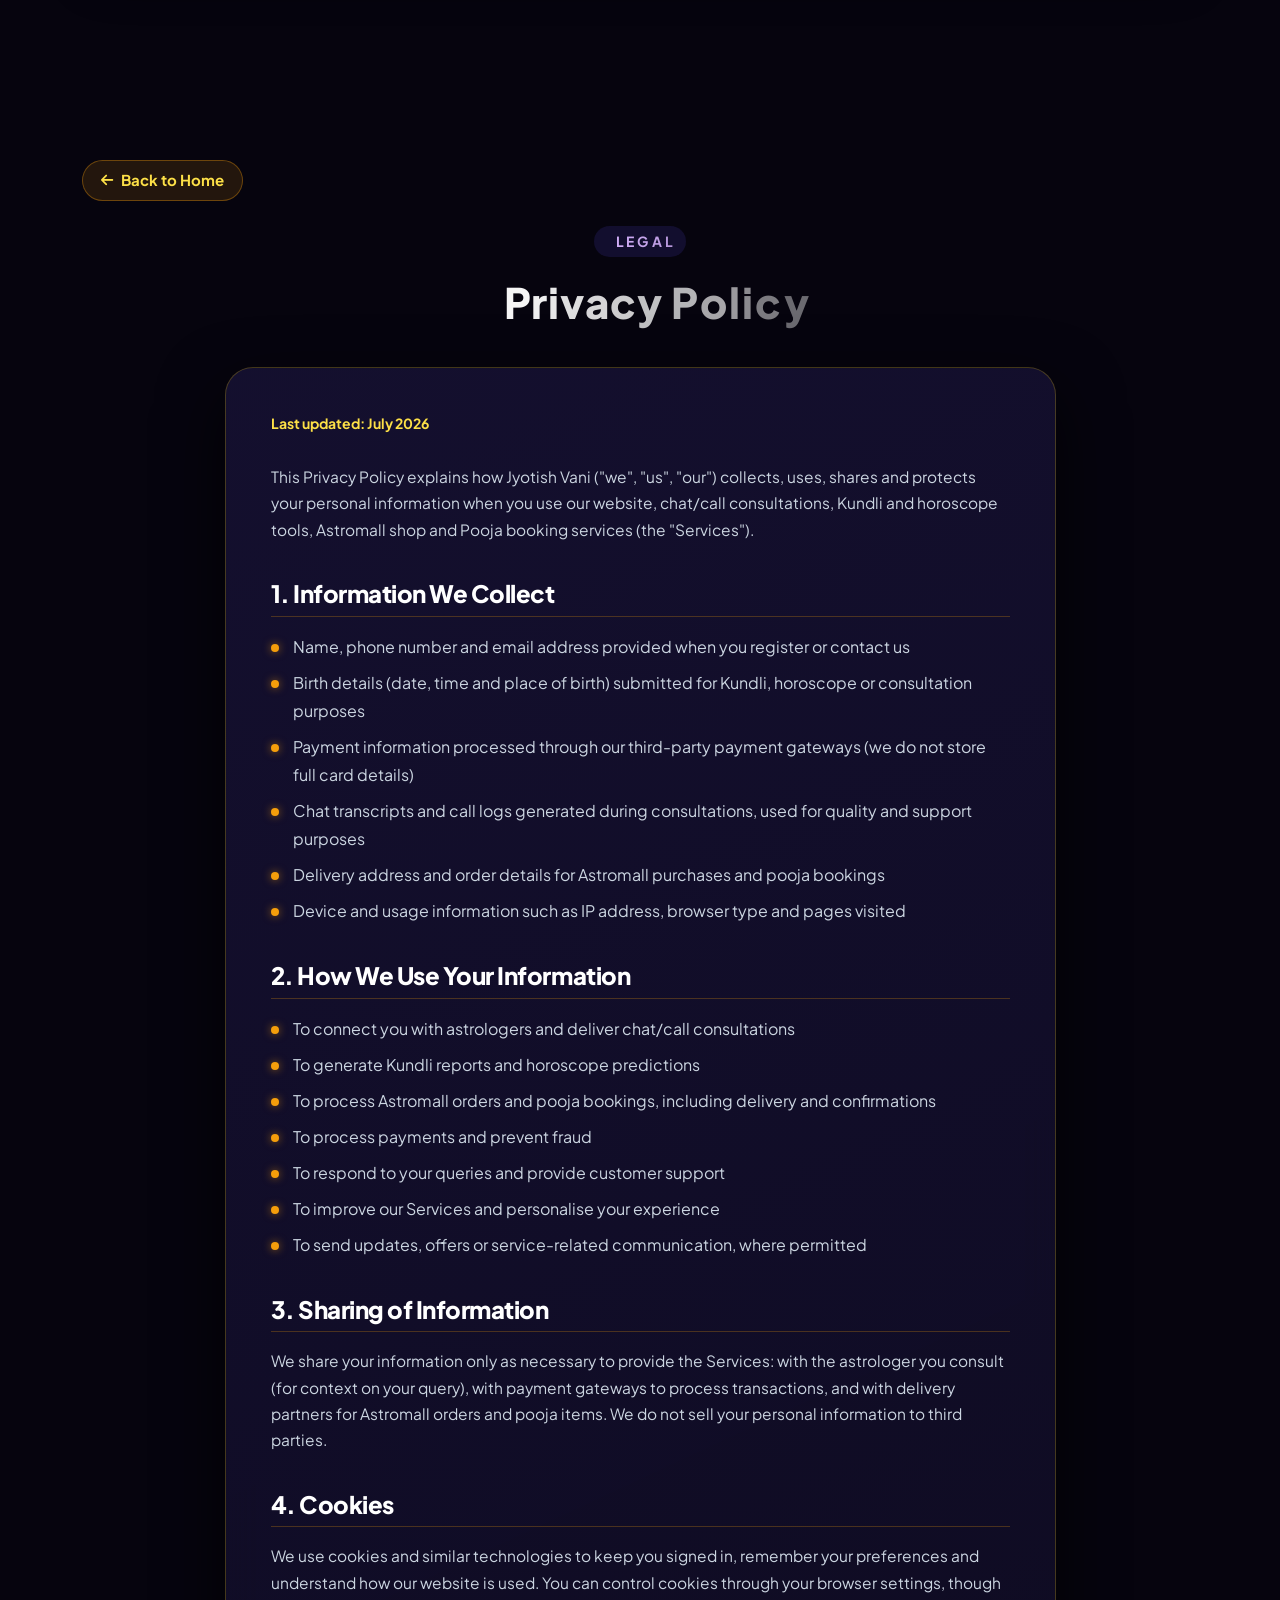
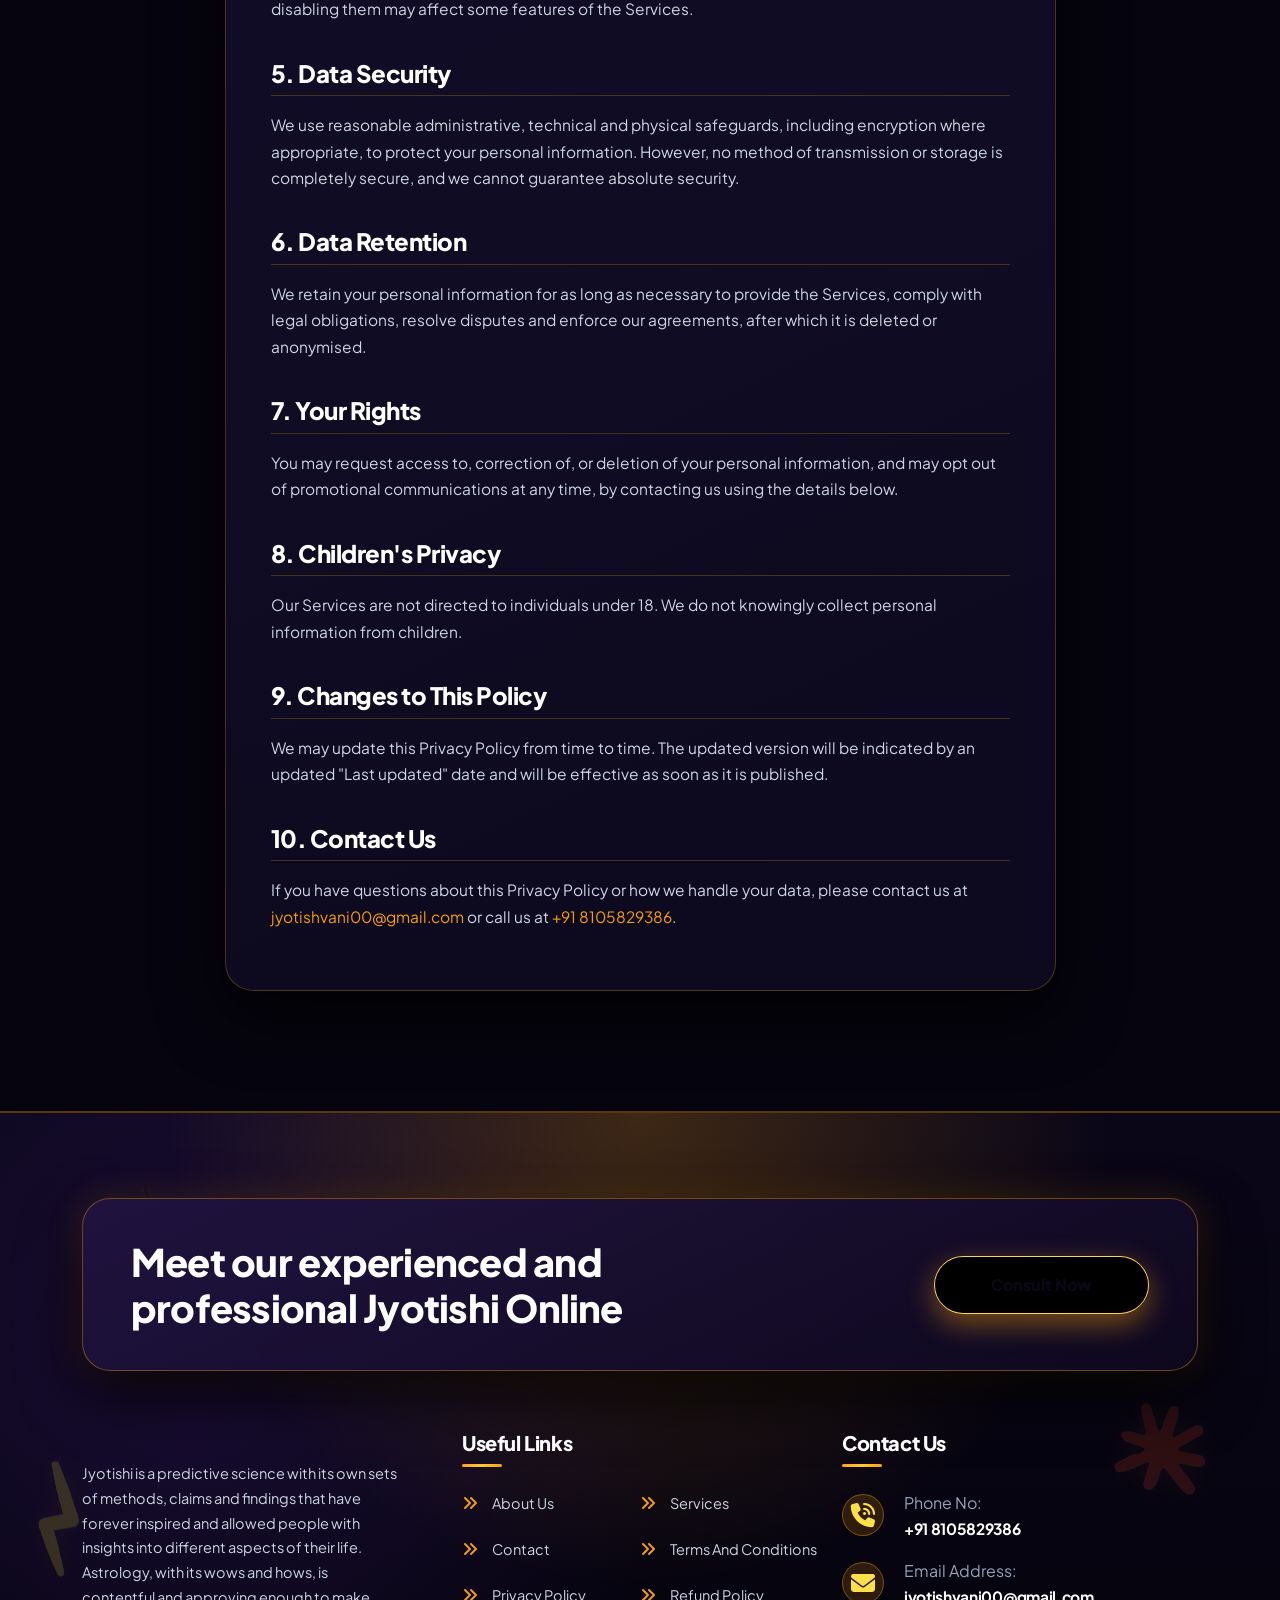
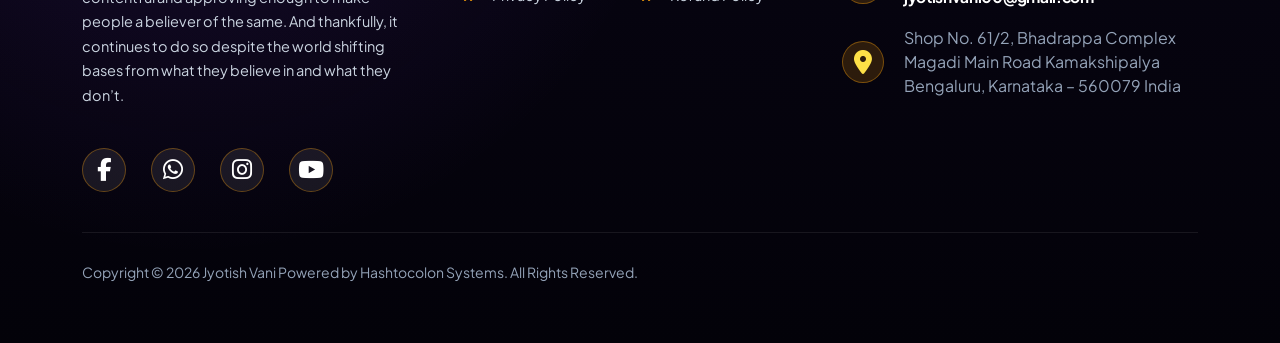
==== commit bef4bb7c: "Update website code" ====
--- a/privacy-policy.html
+++ b/privacy-policy.html
@@ -51,14 +51,18 @@
             </b>
           </a>
         </div>
-        <nav class="navbar">
+        <nav class="navbar" id="mainNavbar">
           <ul class="navbar-links">
-            <li class="navbar-dropdown"><a href="index.html#"> About Us</a></li>
-            <li class="navbar-dropdown"><a href="index.html#"> Services</a></li>
-            <li class="navbar-dropdown"><a href="index.html#"> Contact </a></li>
+            <li class="navbar-dropdown"><a href="index.html#pricing"> Consult</a></li>
+            <li class="navbar-dropdown"><a href="index.html#about"> Services</a></li>
+            <li class="navbar-dropdown"><a href="index.html#contact"> Contact </a></li>
           </ul>
         </nav>
-
+        <button class="mobile-menu-btn" id="mobileMenuBtn" aria-label="Open Menu">
+          <span></span>
+          <span></span>
+          <span></span>
+        </button>
       </div>
     </div>
   </header>
@@ -298,6 +302,32 @@
   <script src="assets/js/custom.js"></script>
   <script src="assets/js/sweetalert.min.js"></script>
   <script src="assets/js/contact.js"></script>
+  <script>
+  (function() {
+      var btn = document.getElementById('mobileMenuBtn');
+      var nav = document.getElementById('mainNavbar');
+      if (!btn || !nav) return;
+      btn.addEventListener('click', function() {
+          btn.classList.toggle('active');
+          nav.classList.toggle('mobile-open');
+          document.body.style.overflow = nav.classList.contains('mobile-open') ? 'hidden' : '';
+      });
+      nav.querySelectorAll('.navbar-dropdown a').forEach(function(link) {
+          link.addEventListener('click', function() {
+              btn.classList.remove('active');
+              nav.classList.remove('mobile-open');
+              document.body.style.overflow = '';
+          });
+      });
+      nav.addEventListener('click', function(e) {
+          if (e.target === nav) {
+              btn.classList.remove('active');
+              nav.classList.remove('mobile-open');
+              document.body.style.overflow = '';
+          }
+      });
+  })();
+  </script>
 </body>
 
 </html>
--- a/assets/css/style.css
+++ b/assets/css/style.css
@@ -541,8 +541,8 @@
 }
 
 .hero-text span {
-    background-color: #fff;
-    padding: 4px 20px;
+    background-color: transparent;
+    padding: 0;
     border-radius: 50px;
     font-weight: bold;
     text-transform: uppercase;
--- a/assets/css/modern-design.css
+++ b/assets/css/modern-design.css
@@ -280,21 +280,49 @@
     z-index: 2;
 }
 
+/* Hero Badge - No white background, sleek Vedic gold pill */
+.hero-text span,
+.hero-text span.hero-badge,
+.hero-text span.title-animation {
+    background: transparent !important;
+    background-color: transparent !important;
+    border: none !important;
+    box-shadow: none !important;
+    padding: 0 !important;
+    margin-bottom: 20px !important;
+    display: inline-block !important;
+}
+
+.hero-text span a,
+.hero-text span.hero-badge a,
 .hero-text span.title-animation a {
-    display: inline-flex;
-    align-items: center;
-    gap: 8px;
-    background: rgba(245, 158, 11, 0.14) !important;
-    color: var(--gold-light) !important;
-    border: 1px solid rgba(245, 158, 11, 0.4) !important;
-    padding: 8px 24px !important;
-    border-radius: 30px !important;
+    display: inline-flex !important;
+    align-items: center !important;
+    justify-content: center !important;
+    gap: 8px !important;
+    background: linear-gradient(135deg, rgba(245, 158, 11, 0.18) 0%, rgba(217, 119, 6, 0.28) 100%) !important;
+    color: #fde047 !important;
+    border: 1.5px solid rgba(245, 158, 11, 0.5) !important;
+    padding: 9px 24px !important;
+    border-radius: 50px !important;
     font-size: 13.5px !important;
     font-weight: 700 !important;
     text-transform: uppercase !important;
-    letter-spacing: 1px !important;
-    margin-bottom: 22px !important;
-    box-shadow: 0 0 22px rgba(245, 158, 11, 0.2);
+    letter-spacing: 0.8px !important;
+    margin-bottom: 0 !important;
+    box-shadow: 0 0 20px rgba(245, 158, 11, 0.22) !important;
+    text-decoration: none !important;
+    white-space: nowrap !important;
+    transition: all 0.3s ease !important;
+}
+
+.hero-text span a:hover,
+.hero-text span.hero-badge a:hover {
+    background: linear-gradient(135deg, rgba(245, 158, 11, 0.3) 0%, rgba(217, 119, 6, 0.45) 100%) !important;
+    border-color: #fde047 !important;
+    color: #ffffff !important;
+    box-shadow: 0 0 28px rgba(245, 158, 11, 0.45) !important;
+    transform: translateY(-2px);
 }
 
 .hero-text h1 {
@@ -1330,99 +1358,221 @@
 }
 
 /* ==========================================================================
+   MOBILE HAMBURGER MENU BUTTON
+   ========================================================================== */
+
+/* Hidden on desktop */
+.mobile-menu-btn {
+    display: none;
+    flex-direction: column;
+    justify-content: center;
+    align-items: center;
+    gap: 5px;
+    background: rgba(245, 158, 11, 0.12);
+    border: 1.5px solid rgba(245, 158, 11, 0.45);
+    border-radius: 10px;
+    cursor: pointer;
+    padding: 10px 12px;
+    z-index: 10001;
+    transition: background 0.2s ease;
+}
+
+.mobile-menu-btn:hover {
+    background: rgba(245, 158, 11, 0.22);
+}
+
+.mobile-menu-btn span {
+    display: block;
+    width: 22px;
+    height: 2.5px;
+    background: #fde047;
+    border-radius: 3px;
+    transition: transform 0.3s ease, opacity 0.3s ease;
+    transform-origin: center;
+}
+
+/* Animate to X when active */
+.mobile-menu-btn.active span:nth-child(1) {
+    transform: translateY(7.5px) rotate(45deg);
+}
+.mobile-menu-btn.active span:nth-child(2) {
+    opacity: 0;
+    transform: scaleX(0);
+}
+.mobile-menu-btn.active span:nth-child(3) {
+    transform: translateY(-7.5px) rotate(-45deg);
+}
+
+/* ==========================================================================
    RESPONSIVE DESIGN TWEAKS
    ========================================================================== */
 
-@media (max-width: 991px) {
-    .top-bar {
-        padding: 12px 18px !important;
-        border-radius: 24px !important;
-        flex-wrap: wrap !important;
-        justify-content: space-between !important;
-    }
-    
+/* Desktop: hide hamburger, show navbar normally */
+@media (min-width: 1200px) {
+    .mobile-menu-btn {
+        display: none !important;
+    }
     .navbar {
         display: block !important;
-        width: 100%;
-        margin-top: 10px;
-        overflow-x: auto;
-        -webkit-overflow-scrolling: touch;
-        scrollbar-width: none;
-    }
-    
-    .navbar::-webkit-scrollbar {
-        display: none;
-    }
-    
+        position: static !important;
+    }
+}
+
+/* Mobile/Tablet: hamburger + fullscreen overlay menu */
+@media (max-width: 1199px) {
+    /* Show hamburger button */
+    .mobile-menu-btn {
+        display: flex !important;
+    }
+
+    /* top-bar: logo left, hamburger right */
+    .top-bar {
+        display: flex !important;
+        align-items: center !important;
+        justify-content: space-between !important;
+        flex-wrap: nowrap !important;
+        padding: 10px 18px !important;
+        border-radius: 20px !important;
+    }
+
+    /* Hide the navbar by default on mobile */
+    .navbar {
+        display: none !important;
+        position: fixed !important;
+        top: 0 !important;
+        left: 0 !important;
+        width: 100vw !important;
+        height: 100vh !important;
+        background: rgba(10, 6, 24, 0.97) !important;
+        z-index: 10000 !important;
+        flex-direction: column !important;
+        justify-content: center !important;
+        align-items: center !important;
+        backdrop-filter: blur(20px) !important;
+        -webkit-backdrop-filter: blur(20px) !important;
+    }
+
+    /* Show when toggled open */
+    .navbar.mobile-open {
+        display: flex !important;
+    }
+
+    /* Stack nav links vertically, centered */
     .navbar-links {
         display: flex !important;
-        flex-wrap: nowrap !important;
-        gap: 6px !important;
-        justify-content: flex-start !important;
-        padding-bottom: 4px !important;
-    }
-    
+        flex-direction: column !important;
+        align-items: center !important;
+        justify-content: center !important;
+        gap: 12px !important;
+        list-style: none !important;
+        padding: 0 !important;
+        margin: 0 !important;
+        width: 100% !important;
+        max-width: 320px !important;
+    }
+
+    .navbar-dropdown {
+        width: 100% !important;
+        text-align: center !important;
+    }
+
+    /* Each nav link: big, clear, no word breaking */
     .navbar-dropdown a {
+        display: block !important;
+        width: 100% !important;
+        font-size: 20px !important;
+        font-weight: 700 !important;
+        letter-spacing: 0.04em !important;
         white-space: nowrap !important;
-        padding: 6px 14px !important;
-        font-size: 13px !important;
-    }
-    
+        padding: 14px 40px !important;
+        border-radius: 50px !important;
+        background: rgba(245, 158, 11, 0.1) !important;
+        border: 1.5px solid rgba(245, 158, 11, 0.3) !important;
+        color: #fde047 !important;
+        text-decoration: none !important;
+        transition: background 0.25s ease, color 0.25s ease, border-color 0.25s ease !important;
+    }
+
+    .navbar-dropdown a:hover,
+    .navbar-dropdown a:focus {
+        background: rgba(245, 158, 11, 0.25) !important;
+        border-color: rgba(245, 158, 11, 0.7) !important;
+        color: #ffffff !important;
+    }
+
+    /* ---- Other responsive tweaks ---- */
     .hero-text h1 {
         font-size: 38px !important;
     }
-    
+
     .talk-jyotishi-container {
         padding: 22px 18px !important;
     }
-    
+
     .tjc-body {
         flex-direction: column;
         align-items: flex-start;
         gap: 18px;
     }
-    
+
     .tjc-actions {
         width: 100%;
         display: flex;
         flex-direction: column;
         gap: 10px;
     }
-    
+
     .tjc-btn {
         width: 100% !important;
         justify-content: center;
     }
-    
+
     .footer-try {
         padding: 30px 24px !important;
         flex-direction: column;
         gap: 20px;
         text-align: center;
     }
-    
+
     .footer-try h2 {
         font-size: 28px !important;
     }
-    
+
     .policy-content {
         padding: 26px 20px !important;
     }
 }
 
 @media (max-width: 576px) {
+    .hero-text span,
+    .hero-text span.hero-badge,
+    .hero-text span.title-animation {
+        max-width: 100% !important;
+        margin-bottom: 16px !important;
+    }
+
+    .hero-text span a,
+    .hero-text span.hero-badge a,
+    .hero-text span.title-animation a {
+        font-size: 11.5px !important;
+        padding: 8px 16px !important;
+        letter-spacing: 0.5px !important;
+        white-space: nowrap !important;
+        max-width: 100% !important;
+    }
+
     .hero-text h1 {
         font-size: 30px !important;
     }
-    
+
     .count-style h2 {
         font-size: 52px !important;
     }
-    
+
     .hiring-title {
         font-size: 46px !important;
     }
-    
+
     .consult-card {
         padding: 22px 18px !important;
     }
